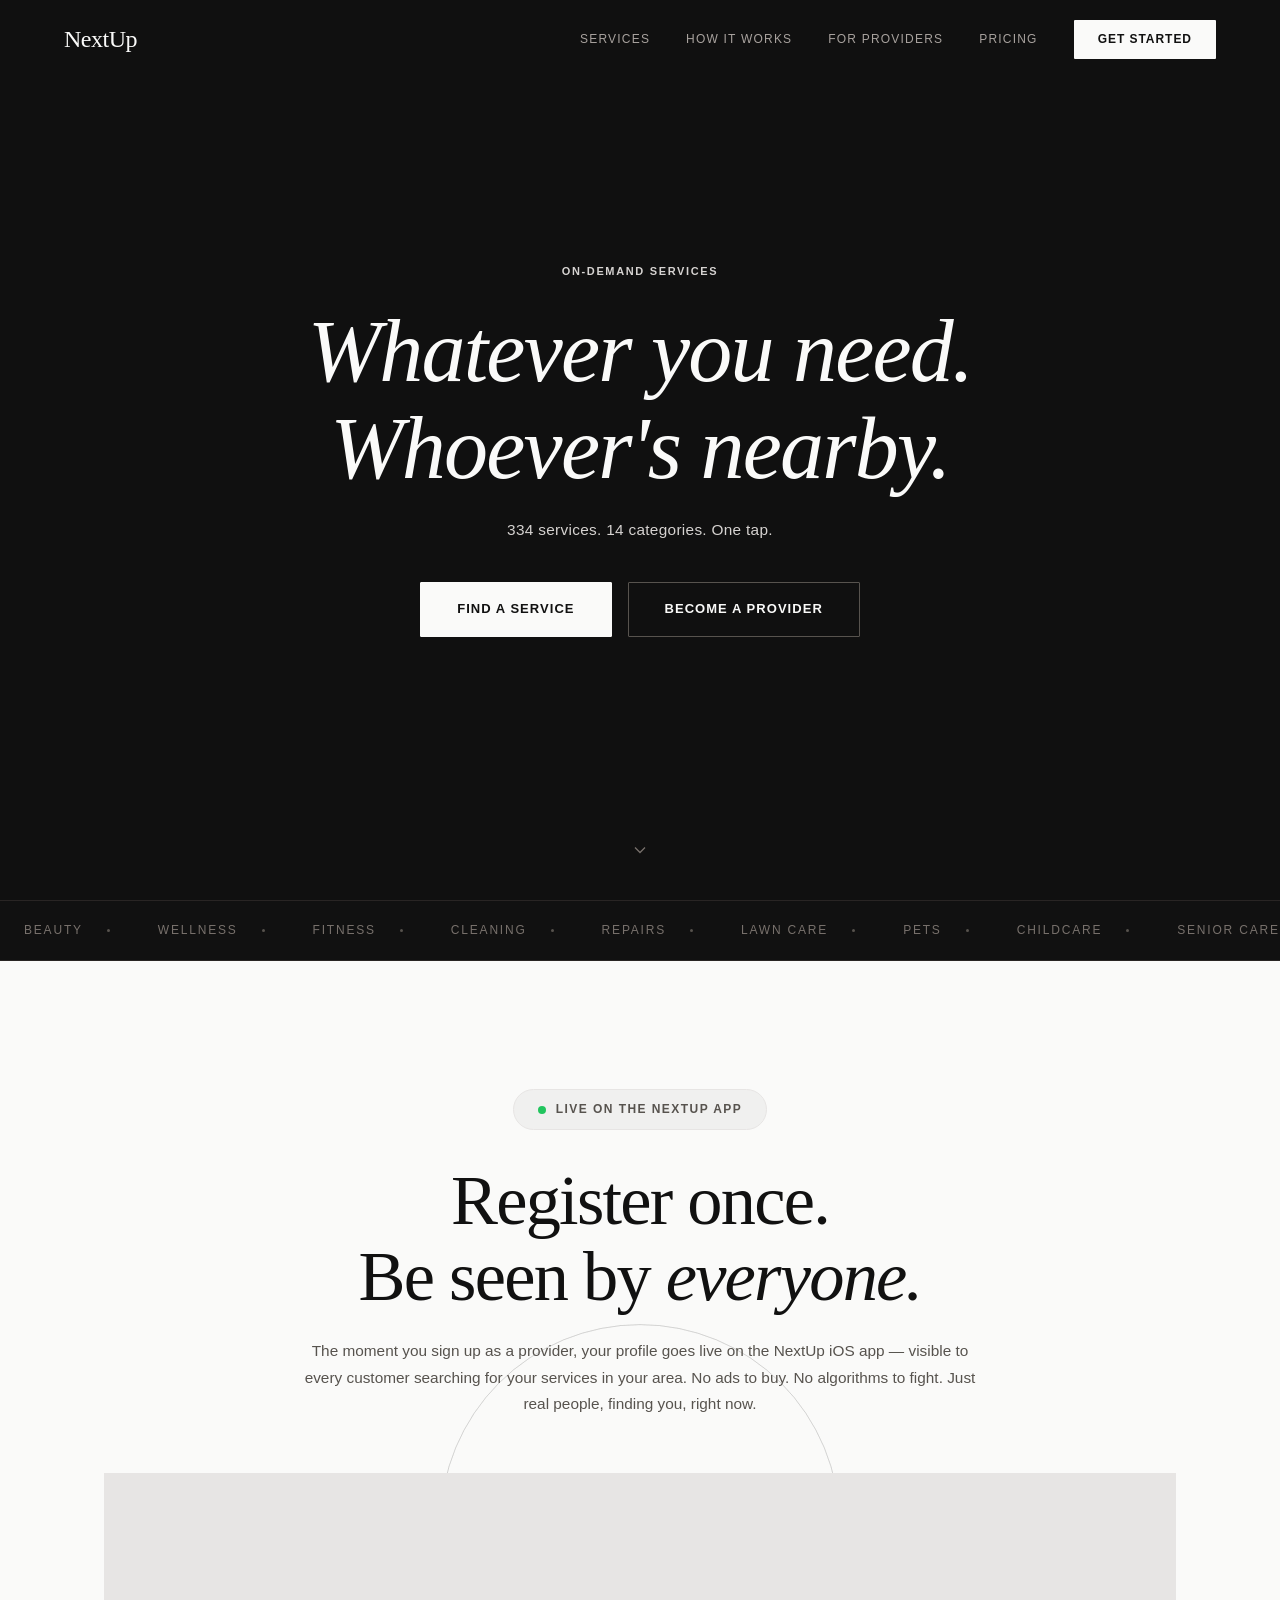
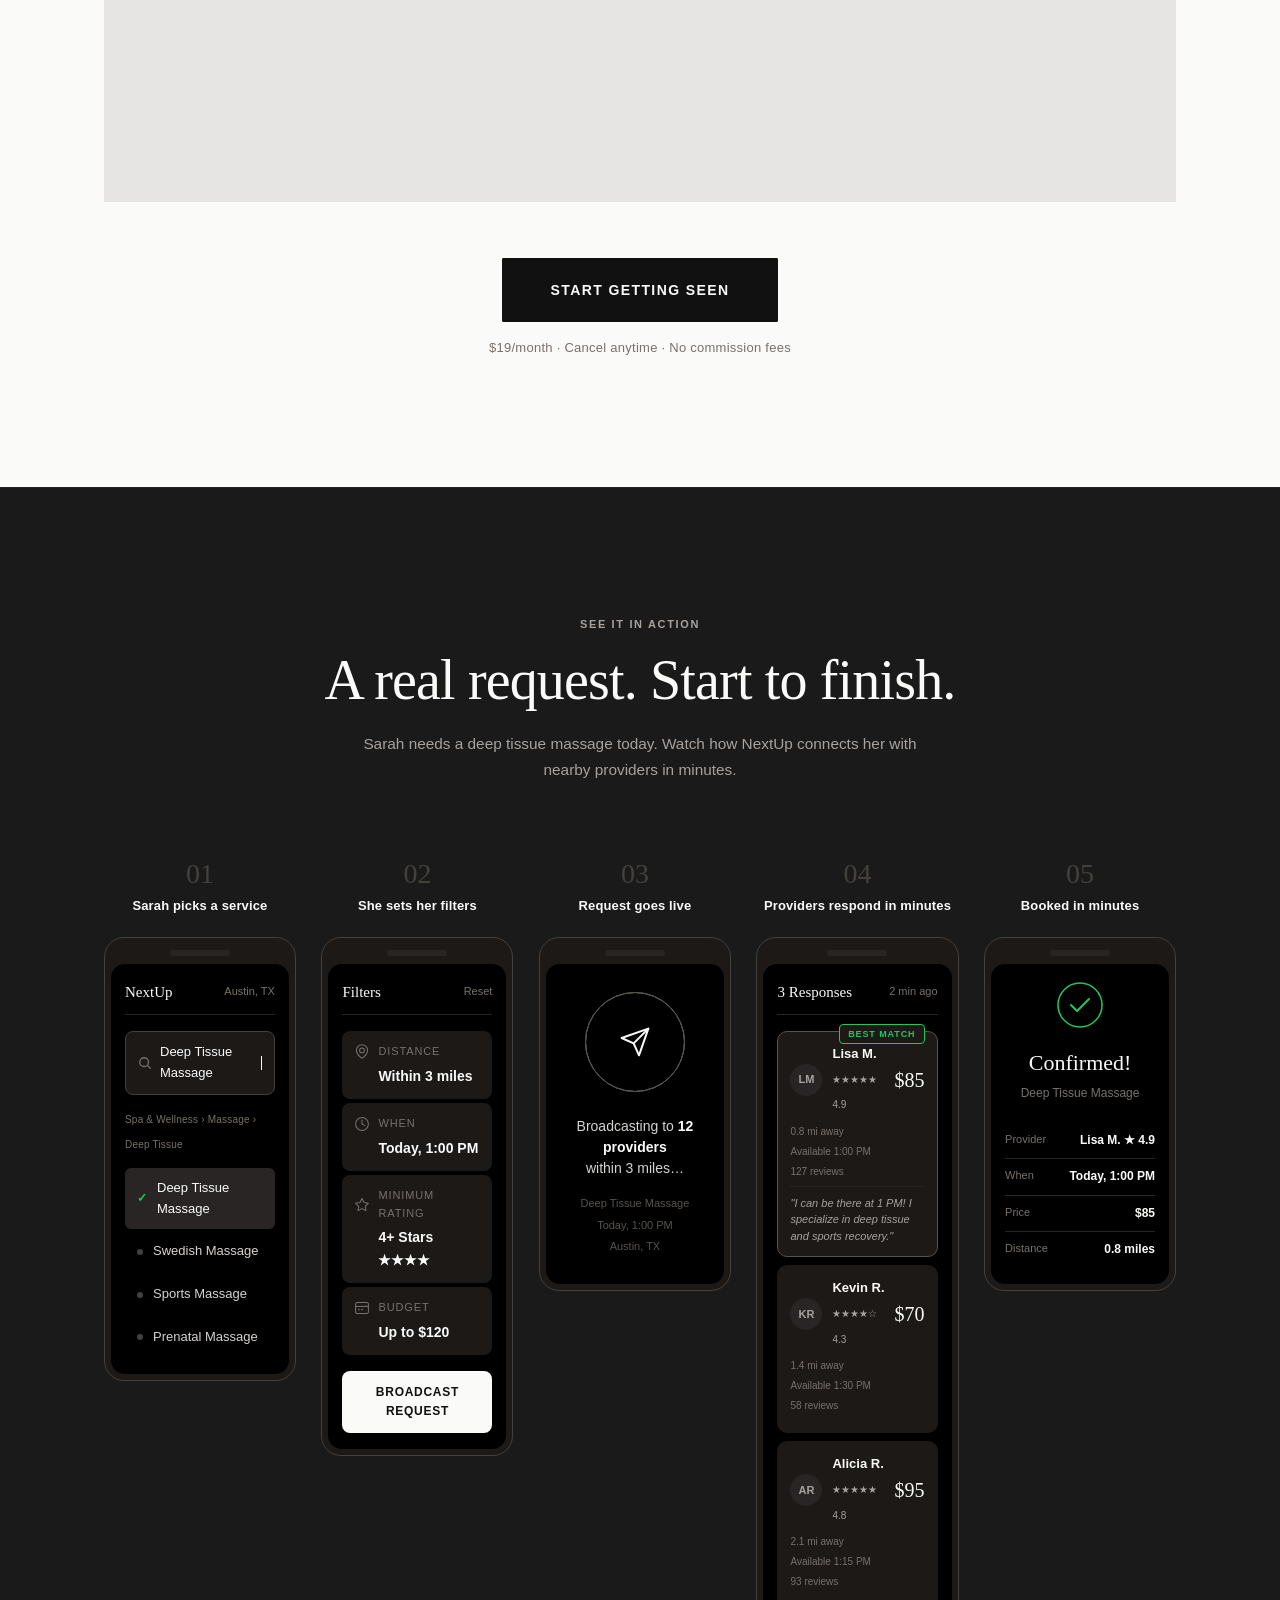
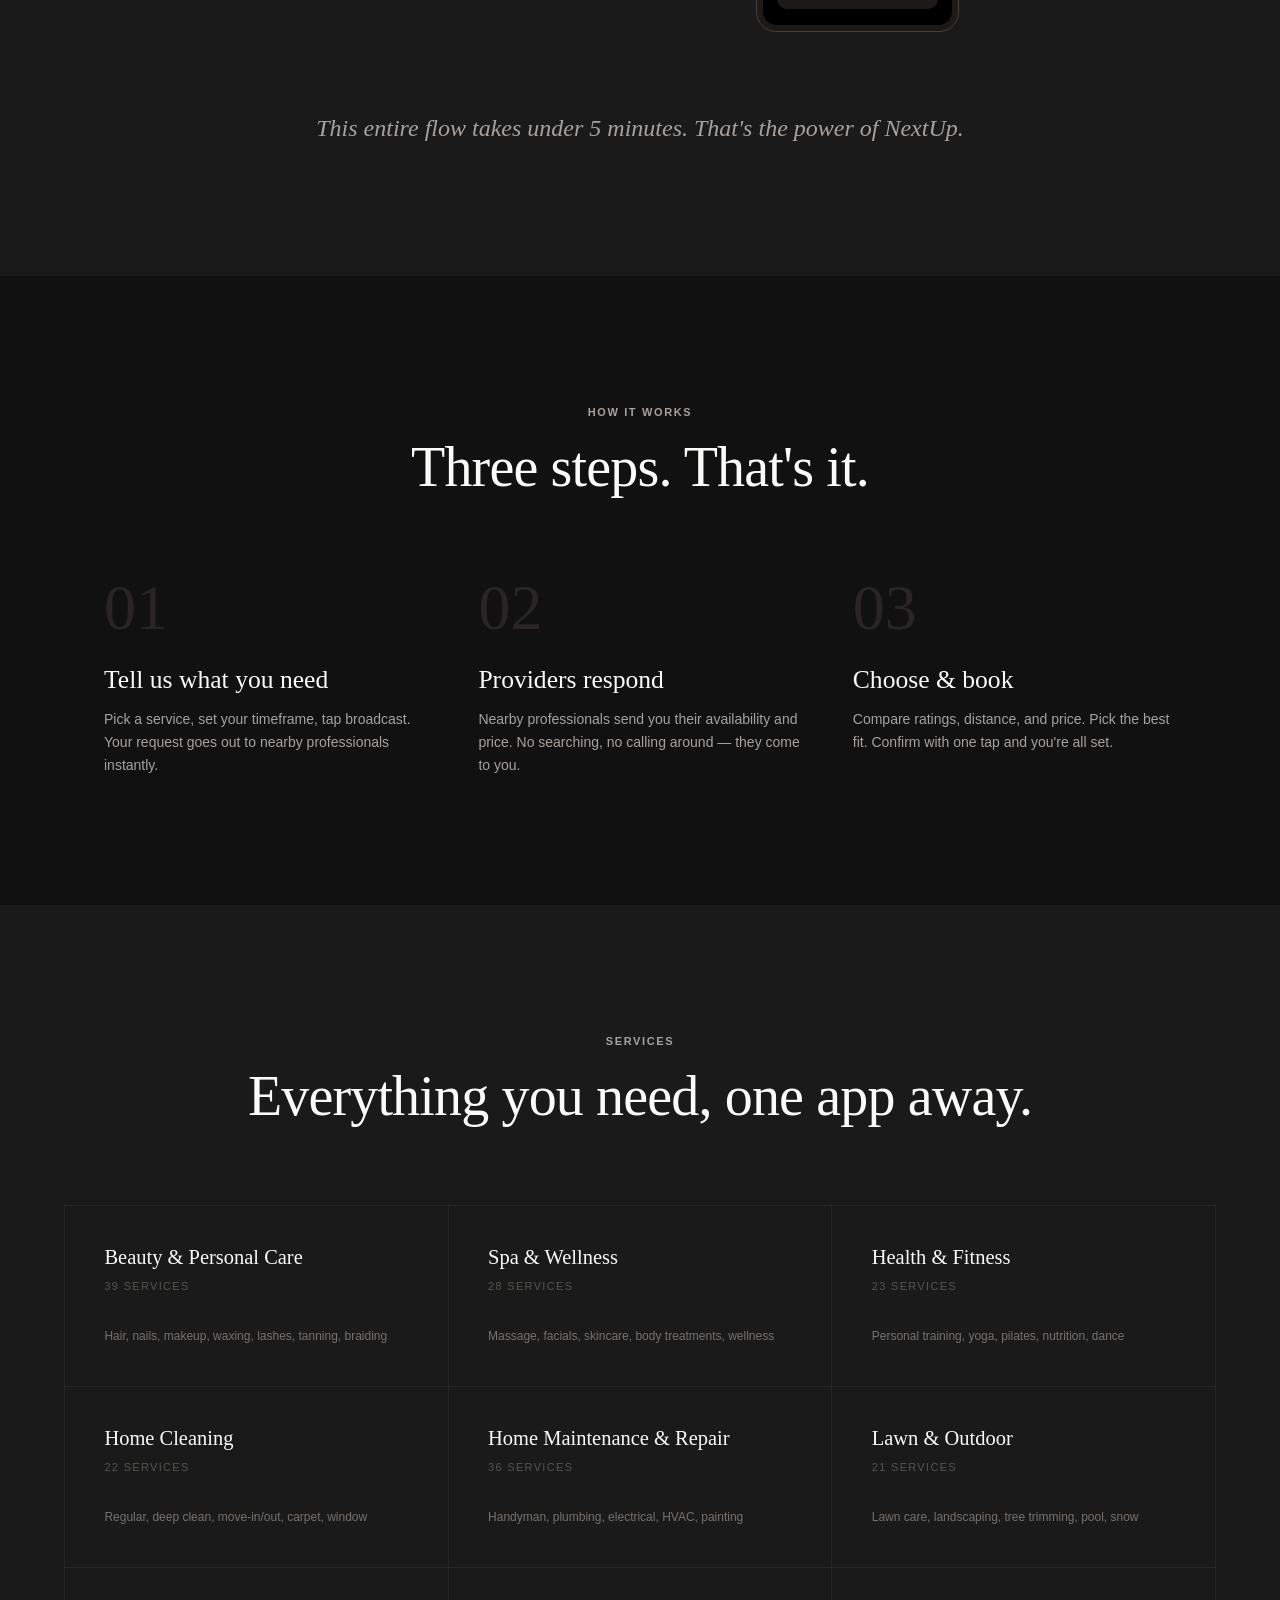
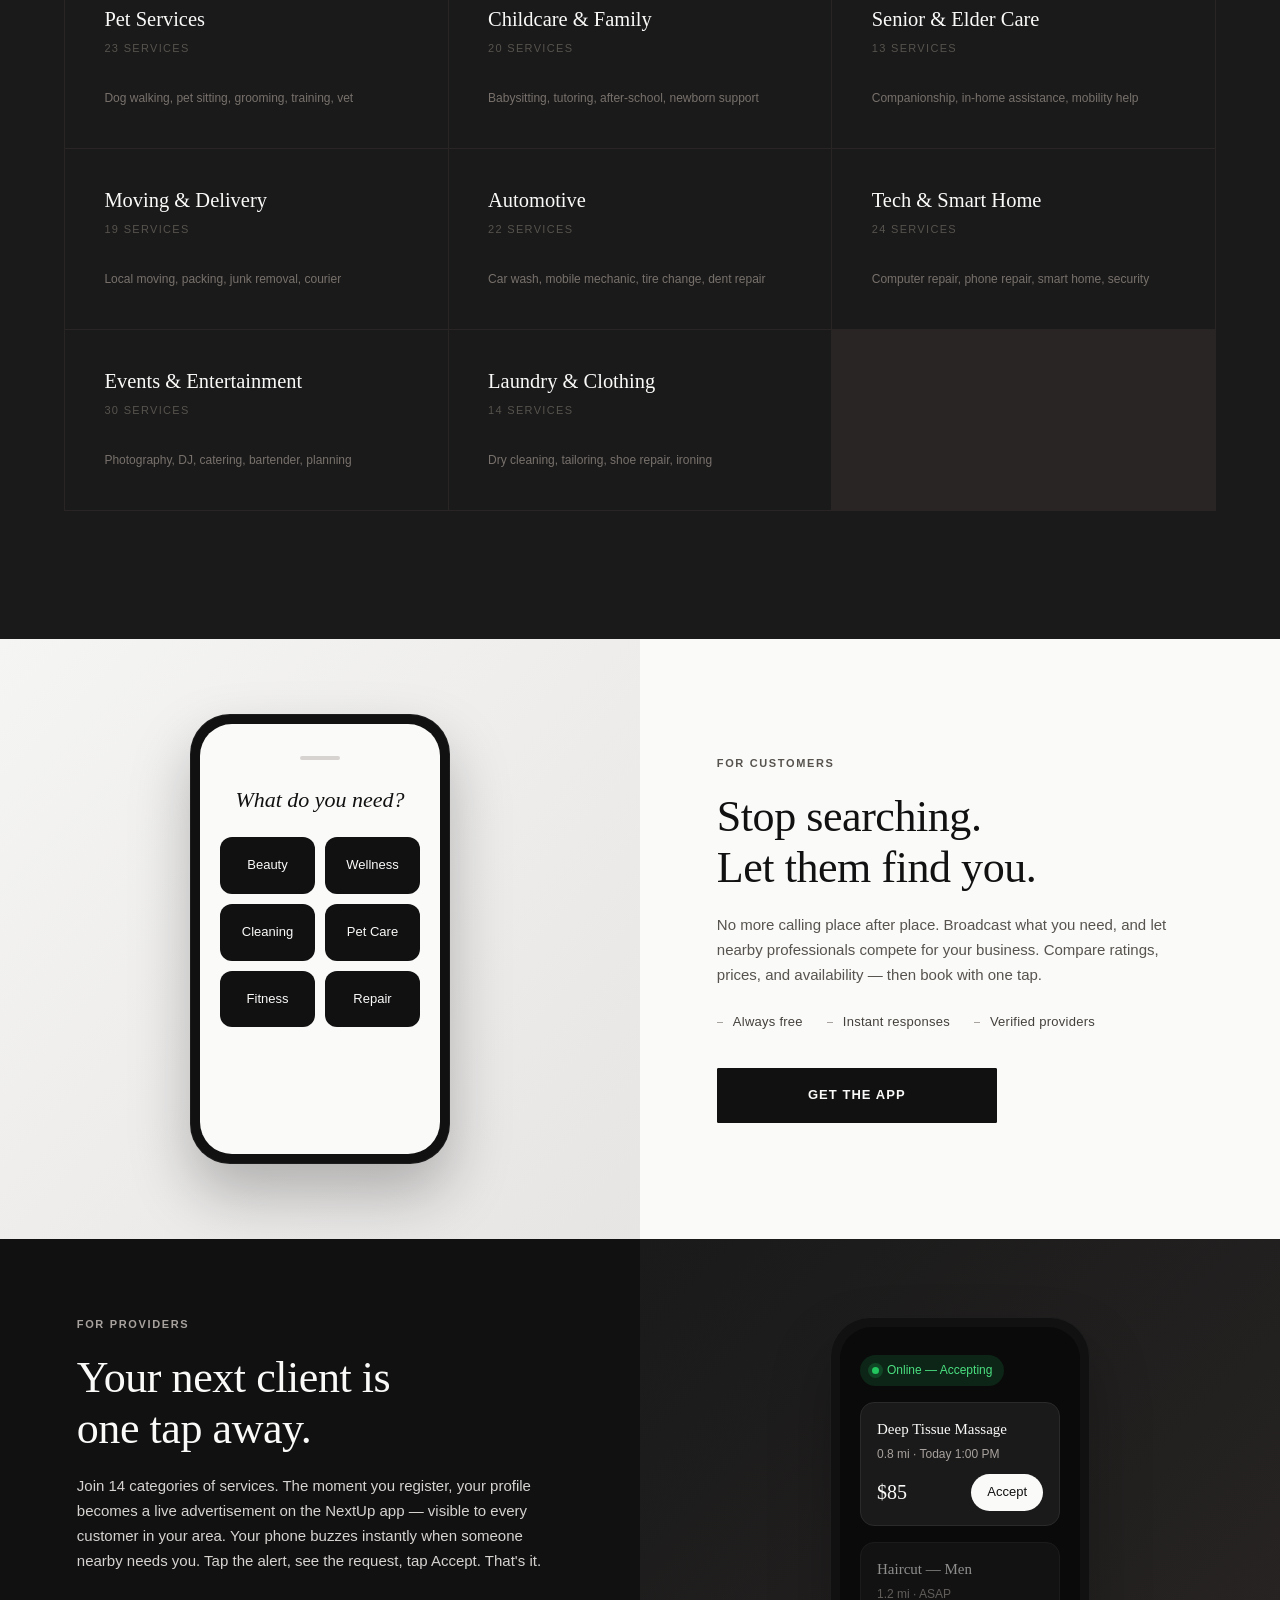
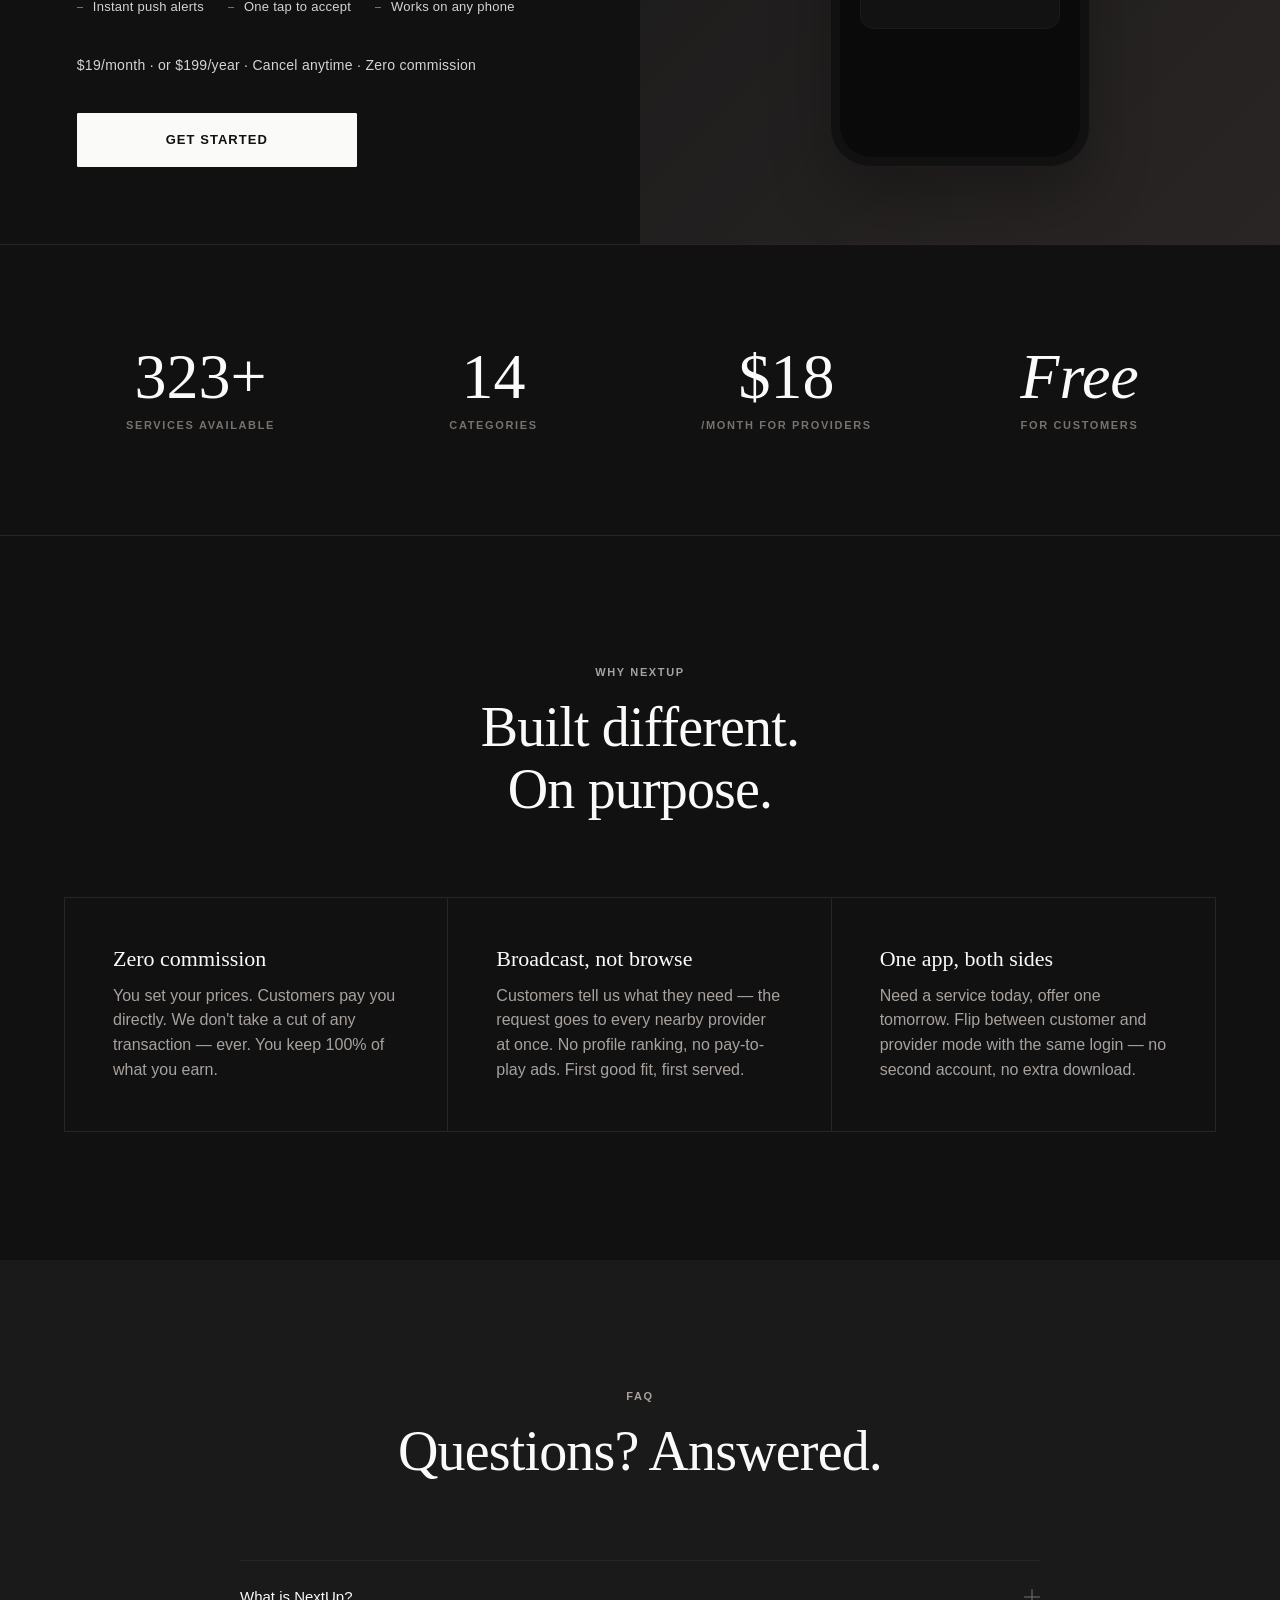
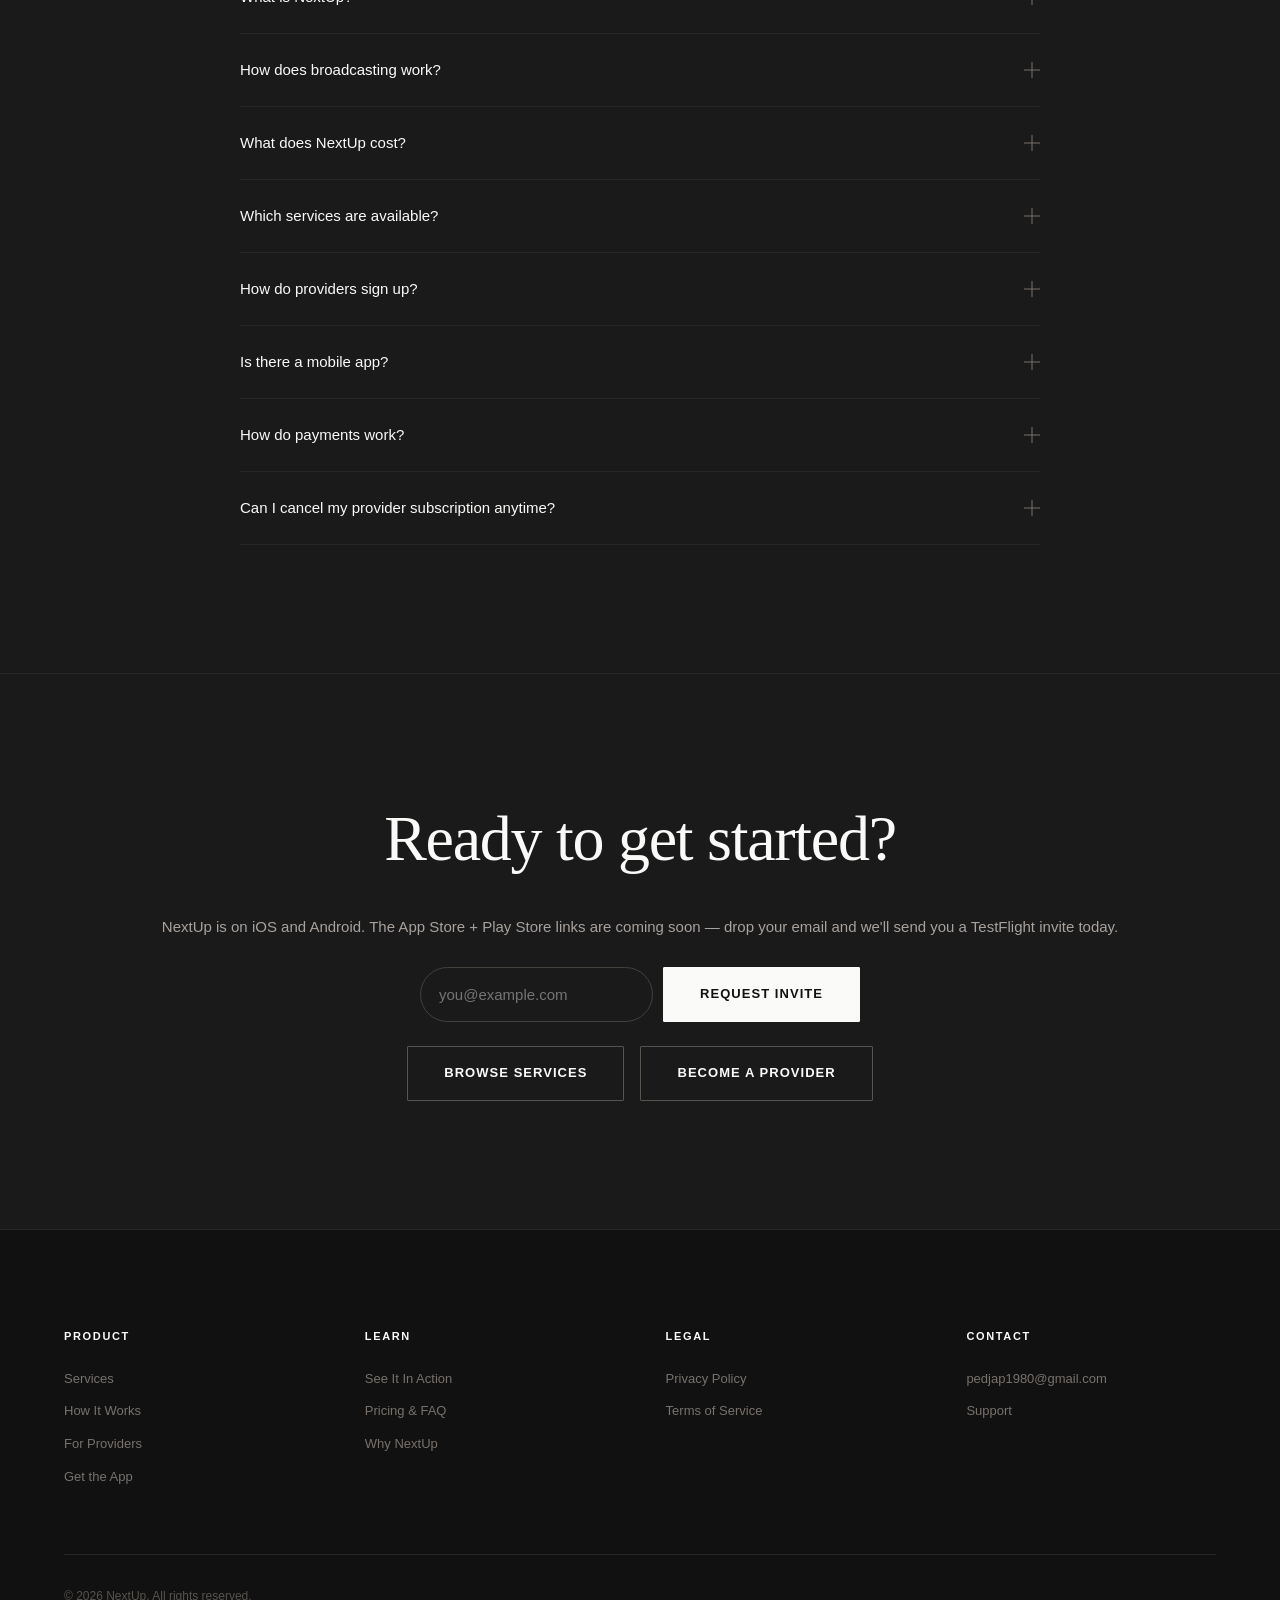
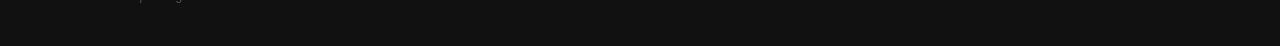
==== index.html @ fd694bcc "Scrub Perplexity references from head + fix nav-logo anchor Removed remaining generator/author/rel-a" ====
<!DOCTYPE html>
<html lang="en">
<head>
<!--
   ______                            __
  / ____/___  ____ ___  ____  __  __/ /____  _____
 / /   / __ \/ __ `__ \/ __ \/ / / / __/ _ \/ ___/
/ /___/ /_/ / / / / / / /_/ / /_/ / /_/  __/ /
\____/\____/_/ /_/ /_/ .___/\__,_/\__/\___/_/
                    /_/
        Created with Perplexity Computer
        https://www.perplexity.ai/computer
-->
<meta name="author" content="NextUp">
<meta charset="UTF-8">
<meta name="viewport" content="width=device-width, initial-scale=1.0">
<title>NextUp — Whatever You Need. Whoever's Nearby.</title>
<meta name="description" content="NextUp is the on-demand services marketplace. 334 services across 14 categories. Find beauty, wellness, fitness, cleaning, repairs, and more — all in one app.">
<link rel="icon" href="data:image/svg+xml,%3Csvg xmlns='http://www.w3.org/2000/svg' viewBox='0 0 100 100'%3E%3Crect width='100' height='100' fill='%23111'/%3E%3Ctext x='50' y='62' text-anchor='middle' font-family='Georgia,serif' font-style='italic' font-size='52' fill='%23fafaf9'%3EN%3C/text%3E%3C/svg%3E">
<meta property="og:title" content="NextUp — On-demand services marketplace">
<meta property="og:description" content="334 services. 14 categories. One tap to find nearby providers — or become one.">
<meta property="og:type" content="website">
<meta property="og:url" content="https://predragsaponjac.github.io/nextup-landing/">
<meta name="twitter:card" content="summary_large_image">

<!-- Preload fonts -->
<link rel="preconnect" href="https://api.fontshare.com" crossorigin>

<!-- Stylesheets -->
<link rel="stylesheet" href="./base.css">
<link rel="stylesheet" href="./style.css">
<link rel="stylesheet" href="./demo-styles.css">
</head>
<body>

  <!-- ==================== NAVIGATION ==================== -->
  <nav class="nav" id="nav" role="navigation" aria-label="Main navigation">
    <div class="nav__inner">
      <a href="#hero" class="nav__logo" aria-label="NextUp home">NextUp</a>
      <div class="nav__links" id="navLinks">
        <a href="#services" class="nav__link">Services</a>
        <a href="#how-it-works" class="nav__link">How It Works</a>
        <a href="#for-providers" class="nav__link">For Providers</a>
        <a href="#faq" class="nav__link">Pricing</a>
        <a href="#cta" class="nav__cta">Get Started</a>
      </div>
      <button class="nav__toggle" id="navToggle" aria-label="Toggle menu" aria-expanded="false">
        <span></span>
        <span></span>
        <span></span>
      </button>
    </div>
  </nav>


  <!-- ==================== HERO ==================== -->
  <section class="hero" id="hero">
    <div class="hero__grid" aria-hidden="true">
      <div class="hero__grid-item hero__grid-item--1" style="background-image: url('./assets/grid-beauty.png')"></div>
      <div class="hero__grid-item hero__grid-item--2" style="background-image: url('./assets/grid-cleaning.png')"></div>
      <div class="hero__grid-item hero__grid-item--3" style="background-image: url('./assets/grid-dogs.png')"></div>
      <div class="hero__grid-item hero__grid-item--4" style="background-image: url('./assets/grid-fitness.png')"></div>
      <div class="hero__grid-item hero__grid-item--5" style="background-image: url('./assets/grid-repair.png')"></div>
      <div class="hero__grid-item hero__grid-item--6" style="background-image: url('./assets/grid-spa.png')"></div>
    </div>
    <div class="hero__overlay"></div>
    <div class="hero__content">
      <p class="label hero__label">On-Demand Services</p>
      <h1 class="headline headline--hero hero__headline">Whatever you need.<br>Whoever's nearby.</h1>
      <p class="hero__subtitle">334 services. 14 categories. One tap.</p>
      <div class="hero__buttons">
        <a href="#services" class="btn btn--primary">Find a Service</a>
        <a href="#for-providers" class="btn btn--outline">Become a Provider</a>
      </div>
    </div>
    <div class="hero__scroll" aria-hidden="true">
      <svg viewBox="0 0 24 24" xmlns="http://www.w3.org/2000/svg">
        <polyline points="6 9 12 15 18 9"></polyline>
      </svg>
    </div>
  </section>


  <!-- ==================== MARQUEE ==================== -->
  <div class="marquee" aria-hidden="true">
    <div class="marquee__track">
      <span class="marquee__item">Beauty</span>
      <span class="marquee__item">Wellness</span>
      <span class="marquee__item">Fitness</span>
      <span class="marquee__item">Cleaning</span>
      <span class="marquee__item">Repairs</span>
      <span class="marquee__item">Lawn Care</span>
      <span class="marquee__item">Pets</span>
      <span class="marquee__item">Childcare</span>
      <span class="marquee__item">Senior Care</span>
      <span class="marquee__item">Moving</span>
      <span class="marquee__item">Auto</span>
      <span class="marquee__item">Tech</span>
      <span class="marquee__item">Events</span>
      <span class="marquee__item">Laundry</span>
      <!-- Duplicate for seamless loop -->
      <span class="marquee__item">Beauty</span>
      <span class="marquee__item">Wellness</span>
      <span class="marquee__item">Fitness</span>
      <span class="marquee__item">Cleaning</span>
      <span class="marquee__item">Repairs</span>
      <span class="marquee__item">Lawn Care</span>
      <span class="marquee__item">Pets</span>
      <span class="marquee__item">Childcare</span>
      <span class="marquee__item">Senior Care</span>
      <span class="marquee__item">Moving</span>
      <span class="marquee__item">Auto</span>
      <span class="marquee__item">Tech</span>
      <span class="marquee__item">Events</span>
      <span class="marquee__item">Laundry</span>
    </div>
  </div>


  <!-- ==================== PROVIDER VISIBILITY BANNER ==================== -->
  <section class="visibility" id="visibility">
    <div class="visibility__bg" aria-hidden="true">
      <div class="visibility__pulse"></div>
      <div class="visibility__pulse visibility__pulse--2"></div>
      <div class="visibility__pulse visibility__pulse--3"></div>
    </div>
    <div class="container">
      <div class="visibility__badge">
        <span class="visibility__dot"></span>
        Live on the NextUp App
      </div>
      <h2 class="visibility__headline">Register once.<br>Be seen by <em>everyone.</em></h2>
      <p class="visibility__sub">The moment you sign up as a provider, your profile goes live on the NextUp iOS app — visible to every customer searching for your services in your area. No ads to buy. No algorithms to fight. Just real people, finding you, right now.</p>
      <div class="visibility__grid">
        <div class="visibility__card reveal">
          <div class="visibility__icon">
            <svg viewBox="0 0 32 32" fill="none" xmlns="http://www.w3.org/2000/svg">
              <circle cx="16" cy="16" r="14" stroke="currentColor" stroke-width="1.5"/>
              <path d="M16 8v8l5.5 3" stroke="currentColor" stroke-width="1.5" stroke-linecap="round"/>
            </svg>
          </div>
          <h3 class="visibility__card-title">Instant Exposure</h3>
          <p class="visibility__card-text">Your profile is live the moment you register. Customers in your area see you immediately — last-minute, same-day, or scheduled ahead.</p>
        </div>
        <div class="visibility__card reveal">
          <div class="visibility__icon">
            <svg viewBox="0 0 32 32" fill="none" xmlns="http://www.w3.org/2000/svg">
              <rect x="4" y="6" width="24" height="20" rx="2" stroke="currentColor" stroke-width="1.5"/>
              <path d="M4 12h24" stroke="currentColor" stroke-width="1.5"/>
              <circle cx="16" cy="20" r="3" stroke="currentColor" stroke-width="1.5"/>
            </svg>
          </div>
          <h3 class="visibility__card-title">Your Free Advertisement</h3>
          <p class="visibility__card-text">Think of your profile as a 24/7 ad on the platform. Customers browse, compare, and request — and your name is right there in front of them.</p>
        </div>
        <div class="visibility__card reveal">
          <div class="visibility__icon">
            <svg viewBox="0 0 32 32" fill="none" xmlns="http://www.w3.org/2000/svg">
              <path d="M16 4l3.5 7 7.5 1-5.5 5.3L22.8 25 16 21.2 9.2 25l1.3-7.7L5 12l7.5-1L16 4z" stroke="currentColor" stroke-width="1.5" stroke-linejoin="round"/>
            </svg>
          </div>
          <h3 class="visibility__card-title">Clients Come to You</h3>
          <p class="visibility__card-text">No cold calls. No chasing leads. Customers broadcast what they need, you respond with your price, and they pick you. It's that simple.</p>
        </div>
        <div class="visibility__card reveal">
          <div class="visibility__icon">
            <svg viewBox="0 0 32 32" fill="none" xmlns="http://www.w3.org/2000/svg">
              <rect x="5" y="4" width="22" height="16" rx="2" stroke="currentColor" stroke-width="1.5"/>
              <path d="M5 8l11 7 11-7" stroke="currentColor" stroke-width="1.5"/>
              <rect x="16" y="18" width="12" height="10" rx="2" stroke="currentColor" stroke-width="1.5"/>
              <path d="M19 22h6M19 25h4" stroke="currentColor" stroke-width="1.5" stroke-linecap="round"/>
            </svg>
          </div>
          <h3 class="visibility__card-title">Instant Push Alerts</h3>
          <p class="visibility__card-text">Your phone buzzes the second a customer nearby needs your service. Tap the notification, see the details, tap Accept. No app store needed — works on any phone. Free and unlimited.</p>
        </div>
      </div>
      <div class="visibility__cta">
        <a href="#for-providers" class="btn btn--dark btn--lg">Start Getting Seen</a>
        <p class="visibility__price">$19/month &middot; Cancel anytime &middot; No commission fees</p>
      </div>
    </div>
  </section>


  <!-- ==================== LIVE DEMO: SEE IT IN ACTION ==================== -->
  <section class="demo" id="demo">
    <div class="container">
      <div class="section__header section__header--center">
        <p class="label label--light">See It In Action</p>
        <h2 class="headline headline--section">A real request. Start to finish.</h2>
        <p class="demo__intro">Sarah needs a deep tissue massage today. Watch how NextUp connects her with nearby providers in minutes.</p>
      </div>

      <div class="demo__timeline">

        <!-- STEP 1: Customer picks a service -->
        <div class="demo__step reveal">
          <div class="demo__step-label">
            <span class="demo__step-num">01</span>
            <span class="demo__step-title">Sarah picks a service</span>
          </div>
          <div class="demo__phone">
            <div class="demo__phone-notch"></div>
            <div class="demo__screen">
              <div class="demo__app-header">
                <span class="demo__app-title">NextUp</span>
                <span class="demo__app-location">Austin, TX</span>
              </div>
              <div class="demo__app-search">
                <span class="demo__search-icon">
                  <svg viewBox="0 0 16 16" fill="none"><circle cx="7" cy="7" r="5" stroke="currentColor" stroke-width="1.5"/><line x1="11" y1="11" x2="14" y2="14" stroke="currentColor" stroke-width="1.5" stroke-linecap="round"/></svg>
                </span>
                <span class="demo__search-text">Deep Tissue Massage</span>
                <span class="demo__search-cursor"></span>
              </div>
              <div class="demo__app-category">
                <span class="demo__cat-path">Spa &amp; Wellness &rsaquo; Massage &rsaquo; Deep Tissue</span>
              </div>
              <div class="demo__app-results">
                <div class="demo__result demo__result--selected">
                  <span class="demo__result-check">&#10003;</span>
                  <span>Deep Tissue Massage</span>
                </div>
                <div class="demo__result">
                  <span class="demo__result-dot"></span>
                  <span>Swedish Massage</span>
                </div>
                <div class="demo__result">
                  <span class="demo__result-dot"></span>
                  <span>Sports Massage</span>
                </div>
                <div class="demo__result">
                  <span class="demo__result-dot"></span>
                  <span>Prenatal Massage</span>
                </div>
              </div>
            </div>
          </div>
        </div>

        <!-- STEP 2: Sets filters -->
        <div class="demo__step reveal">
          <div class="demo__step-label">
            <span class="demo__step-num">02</span>
            <span class="demo__step-title">She sets her filters</span>
          </div>
          <div class="demo__phone">
            <div class="demo__phone-notch"></div>
            <div class="demo__screen">
              <div class="demo__app-header">
                <span class="demo__app-title">Filters</span>
                <span class="demo__app-clear">Reset</span>
              </div>
              <div class="demo__filters">
                <div class="demo__filter">
                  <div class="demo__filter-row">
                    <span class="demo__filter-icon">
                      <svg viewBox="0 0 20 20" fill="none"><circle cx="10" cy="8" r="3" stroke="currentColor" stroke-width="1.3"/><path d="M10 18s-7-5.5-7-10a7 7 0 1114 0c0 4.5-7 10-7 10z" stroke="currentColor" stroke-width="1.3"/></svg>
                    </span>
                    <span class="demo__filter-label">Distance</span>
                  </div>
                  <span class="demo__filter-value">Within 3 miles</span>
                </div>
                <div class="demo__filter">
                  <div class="demo__filter-row">
                    <span class="demo__filter-icon">
                      <svg viewBox="0 0 20 20" fill="none"><circle cx="10" cy="10" r="8" stroke="currentColor" stroke-width="1.3"/><path d="M10 5v5l3.5 2" stroke="currentColor" stroke-width="1.3" stroke-linecap="round"/></svg>
                    </span>
                    <span class="demo__filter-label">When</span>
                  </div>
                  <span class="demo__filter-value">Today, 1:00 PM</span>
                </div>
                <div class="demo__filter">
                  <div class="demo__filter-row">
                    <span class="demo__filter-icon">
                      <svg viewBox="0 0 20 20" fill="none"><path d="M10 2l2.5 5 5.5.8-4 3.8 1 5.4L10 14.5 4.9 17l1-5.4-4-3.8 5.5-.8L10 2z" stroke="currentColor" stroke-width="1.3" stroke-linejoin="round"/></svg>
                    </span>
                    <span class="demo__filter-label">Minimum Rating</span>
                  </div>
                  <span class="demo__filter-value">4+ Stars &#9733;&#9733;&#9733;&#9733;</span>
                </div>
                <div class="demo__filter">
                  <div class="demo__filter-row">
                    <span class="demo__filter-icon">
                      <svg viewBox="0 0 20 20" fill="none"><rect x="2" y="3" width="16" height="14" rx="2" stroke="currentColor" stroke-width="1.3"/><path d="M2 8h16" stroke="currentColor" stroke-width="1.3"/><circle cx="6" cy="12" r="1" fill="currentColor"/><circle cx="10" cy="12" r="1" fill="currentColor"/></svg>
                    </span>
                    <span class="demo__filter-label">Budget</span>
                  </div>
                  <span class="demo__filter-value">Up to $120</span>
                </div>
              </div>
              <div class="demo__screen-btn">Broadcast Request</div>
            </div>
          </div>
        </div>

        <!-- STEP 3: Request goes out -->
        <div class="demo__step reveal">
          <div class="demo__step-label">
            <span class="demo__step-num">03</span>
            <span class="demo__step-title">Request goes live</span>
          </div>
          <div class="demo__phone">
            <div class="demo__phone-notch"></div>
            <div class="demo__screen demo__screen--broadcast">
              <div class="demo__broadcast-anim">
                <div class="demo__broadcast-ring"></div>
                <div class="demo__broadcast-ring demo__broadcast-ring--2"></div>
                <div class="demo__broadcast-ring demo__broadcast-ring--3"></div>
                <div class="demo__broadcast-center">
                  <svg viewBox="0 0 24 24" fill="none"><path d="M22 2L11 13" stroke="currentColor" stroke-width="1.5" stroke-linecap="round"/><path d="M22 2L15 22l-4-9-9-4L22 2z" stroke="currentColor" stroke-width="1.5" stroke-linejoin="round"/></svg>
                </div>
              </div>
              <p class="demo__broadcast-text">Broadcasting to <strong>12 providers</strong><br>within 3 miles&hellip;</p>
              <div class="demo__broadcast-details">
                <span>Deep Tissue Massage</span>
                <span>Today, 1:00 PM</span>
                <span>Austin, TX</span>
              </div>
            </div>
          </div>
        </div>

        <!-- STEP 4: Providers respond -->
        <div class="demo__step demo__step--wide reveal">
          <div class="demo__step-label">
            <span class="demo__step-num">04</span>
            <span class="demo__step-title">Providers respond in minutes</span>
          </div>
          <div class="demo__phone demo__phone--wide">
            <div class="demo__phone-notch"></div>
            <div class="demo__screen">
              <div class="demo__app-header">
                <span class="demo__app-title">3 Responses</span>
                <span class="demo__app-timer">2 min ago</span>
              </div>
              <div class="demo__responses">
                <div class="demo__response demo__response--best">
                  <div class="demo__resp-badge">Best Match</div>
                  <div class="demo__resp-top">
                    <div class="demo__resp-avatar">LM</div>
                    <div class="demo__resp-info">
                      <span class="demo__resp-name">Lisa M.</span>
                      <span class="demo__resp-stars">&#9733;&#9733;&#9733;&#9733;&#9733; 4.9</span>
                    </div>
                    <span class="demo__resp-price">$85</span>
                  </div>
                  <div class="demo__resp-details">
                    <span>0.8 mi away</span>
                    <span>Available 1:00 PM</span>
                    <span>127 reviews</span>
                  </div>
                  <div class="demo__resp-msg">"I can be there at 1 PM! I specialize in deep tissue and sports recovery."</div>
                </div>
                <div class="demo__response">
                  <div class="demo__resp-top">
                    <div class="demo__resp-avatar">KR</div>
                    <div class="demo__resp-info">
                      <span class="demo__resp-name">Kevin R.</span>
                      <span class="demo__resp-stars">&#9733;&#9733;&#9733;&#9733;&#9734; 4.3</span>
                    </div>
                    <span class="demo__resp-price">$70</span>
                  </div>
                  <div class="demo__resp-details">
                    <span>1.4 mi away</span>
                    <span>Available 1:30 PM</span>
                    <span>58 reviews</span>
                  </div>
                </div>
                <div class="demo__response">
                  <div class="demo__resp-top">
                    <div class="demo__resp-avatar">AR</div>
                    <div class="demo__resp-info">
                      <span class="demo__resp-name">Alicia R.</span>
                      <span class="demo__resp-stars">&#9733;&#9733;&#9733;&#9733;&#9733; 4.8</span>
                    </div>
                    <span class="demo__resp-price">$95</span>
                  </div>
                  <div class="demo__resp-details">
                    <span>2.1 mi away</span>
                    <span>Available 1:15 PM</span>
                    <span>93 reviews</span>
                  </div>
                </div>
              </div>
            </div>
          </div>
        </div>

        <!-- STEP 5: Booked! -->
        <div class="demo__step reveal">
          <div class="demo__step-label">
            <span class="demo__step-num">05</span>
            <span class="demo__step-title">Booked in minutes</span>
          </div>
          <div class="demo__phone">
            <div class="demo__phone-notch"></div>
            <div class="demo__screen demo__screen--confirmed">
              <div class="demo__confirmed-check">
                <svg viewBox="0 0 48 48" fill="none"><circle cx="24" cy="24" r="22" stroke="currentColor" stroke-width="1.5"/><path d="M15 24l6 6 12-12" stroke="currentColor" stroke-width="2" stroke-linecap="round" stroke-linejoin="round"/></svg>
              </div>
              <p class="demo__confirmed-title">Confirmed!</p>
              <p class="demo__confirmed-sub">Deep Tissue Massage</p>
              <div class="demo__confirmed-details">
                <div class="demo__confirmed-row">
                  <span class="demo__confirmed-label">Provider</span>
                  <span class="demo__confirmed-val">Lisa M. &#9733; 4.9</span>
                </div>
                <div class="demo__confirmed-row">
                  <span class="demo__confirmed-label">When</span>
                  <span class="demo__confirmed-val">Today, 1:00 PM</span>
                </div>
                <div class="demo__confirmed-row">
                  <span class="demo__confirmed-label">Price</span>
                  <span class="demo__confirmed-val">$85</span>
                </div>
                <div class="demo__confirmed-row">
                  <span class="demo__confirmed-label">Distance</span>
                  <span class="demo__confirmed-val">0.8 miles</span>
                </div>
              </div>
            </div>
          </div>
        </div>

      </div><!-- /timeline -->

      <p class="demo__footer">This entire flow takes under 5 minutes. That's the power of NextUp.</p>

    </div>
  </section>


<!-- ==================== HOW IT WORKS ==================== -->
  <section class="section section--dark" id="how-it-works">
    <div class="container">
      <div class="section__header section__header--center">
        <p class="label">How It Works</p>
        <h2 class="headline headline--section">Three steps. That's it.</h2>
      </div>
      <div class="steps">
        <div class="step reveal reveal-delay-1">
          <div class="step__number">01</div>
          <h3 class="step__title">Tell us what you need</h3>
          <p class="step__desc">Pick a service, set your timeframe, tap broadcast. Your request goes out to nearby professionals instantly.</p>
        </div>
        <div class="step reveal reveal-delay-2">
          <div class="step__number">02</div>
          <h3 class="step__title">Providers respond</h3>
          <p class="step__desc">Nearby professionals send you their availability and price. No searching, no calling around — they come to you.</p>
        </div>
        <div class="step reveal reveal-delay-3">
          <div class="step__number">03</div>
          <h3 class="step__title">Choose &amp; book</h3>
          <p class="step__desc">Compare ratings, distance, and price. Pick the best fit. Confirm with one tap and you're all set.</p>
        </div>
      </div>
    </div>
  </section>


  <!-- ==================== SERVICES GRID ==================== -->
  <section class="section section--charcoal" id="services">
    <div class="container container--wide">
      <div class="section__header section__header--center">
        <p class="label">Services</p>
        <h2 class="headline headline--section">Everything you need, one app away.</h2>
      </div>
      <div class="services-grid">
        <div class="service-card reveal reveal-delay-1">
          <h3 class="service-card__name">Beauty &amp; Personal Care</h3>
          <p class="service-card__count">39 services</p>
          <p class="service-card__examples">Hair, nails, makeup, waxing, lashes, tanning, braiding</p>
        </div>
        <div class="service-card reveal reveal-delay-2">
          <h3 class="service-card__name">Spa &amp; Wellness</h3>
          <p class="service-card__count">28 services</p>
          <p class="service-card__examples">Massage, facials, skincare, body treatments, wellness</p>
        </div>
        <div class="service-card reveal reveal-delay-3">
          <h3 class="service-card__name">Health &amp; Fitness</h3>
          <p class="service-card__count">23 services</p>
          <p class="service-card__examples">Personal training, yoga, pilates, nutrition, dance</p>
        </div>
        <div class="service-card reveal reveal-delay-4">
          <h3 class="service-card__name">Home Cleaning</h3>
          <p class="service-card__count">22 services</p>
          <p class="service-card__examples">Regular, deep clean, move-in/out, carpet, window</p>
        </div>
        <div class="service-card reveal reveal-delay-5">
          <h3 class="service-card__name">Home Maintenance &amp; Repair</h3>
          <p class="service-card__count">36 services</p>
          <p class="service-card__examples">Handyman, plumbing, electrical, HVAC, painting</p>
        </div>
        <div class="service-card reveal reveal-delay-6">
          <h3 class="service-card__name">Lawn &amp; Outdoor</h3>
          <p class="service-card__count">21 services</p>
          <p class="service-card__examples">Lawn care, landscaping, tree trimming, pool, snow</p>
        </div>
        <div class="service-card reveal reveal-delay-1">
          <h3 class="service-card__name">Pet Services</h3>
          <p class="service-card__count">23 services</p>
          <p class="service-card__examples">Dog walking, pet sitting, grooming, training, vet</p>
        </div>
        <div class="service-card reveal reveal-delay-2">
          <h3 class="service-card__name">Childcare &amp; Family</h3>
          <p class="service-card__count">20 services</p>
          <p class="service-card__examples">Babysitting, tutoring, after-school, newborn support</p>
        </div>
        <div class="service-card reveal reveal-delay-3">
          <h3 class="service-card__name">Senior &amp; Elder Care</h3>
          <p class="service-card__count">13 services</p>
          <p class="service-card__examples">Companionship, in-home assistance, mobility help</p>
        </div>
        <div class="service-card reveal reveal-delay-4">
          <h3 class="service-card__name">Moving &amp; Delivery</h3>
          <p class="service-card__count">19 services</p>
          <p class="service-card__examples">Local moving, packing, junk removal, courier</p>
        </div>
        <div class="service-card reveal reveal-delay-5">
          <h3 class="service-card__name">Automotive</h3>
          <p class="service-card__count">22 services</p>
          <p class="service-card__examples">Car wash, mobile mechanic, tire change, dent repair</p>
        </div>
        <div class="service-card reveal reveal-delay-6">
          <h3 class="service-card__name">Tech &amp; Smart Home</h3>
          <p class="service-card__count">24 services</p>
          <p class="service-card__examples">Computer repair, phone repair, smart home, security</p>
        </div>
        <div class="service-card reveal reveal-delay-7">
          <h3 class="service-card__name">Events &amp; Entertainment</h3>
          <p class="service-card__count">30 services</p>
          <p class="service-card__examples">Photography, DJ, catering, bartender, planning</p>
        </div>
        <div class="service-card reveal reveal-delay-1">
          <h3 class="service-card__name">Laundry &amp; Clothing</h3>
          <p class="service-card__count">14 services</p>
          <p class="service-card__examples">Dry cleaning, tailoring, shoe repair, ironing</p>
        </div>
      </div>
    </div>
  </section>


  <!-- ==================== EDITORIAL: FOR CUSTOMERS ==================== -->
  <section class="editorial editorial--light" id="for-customers">
    <div class="editorial__image editorial__image--customer">
      <div class="editorial__viz">
        <div class="editorial__viz-phone">
          <div class="editorial__viz-screen">
            <div class="editorial__viz-topline"></div>
            <div class="editorial__viz-headline">What do you need?</div>
            <div class="editorial__viz-grid">
              <div class="editorial__viz-tile"><span>Beauty</span></div>
              <div class="editorial__viz-tile"><span>Wellness</span></div>
              <div class="editorial__viz-tile"><span>Cleaning</span></div>
              <div class="editorial__viz-tile"><span>Pet Care</span></div>
              <div class="editorial__viz-tile"><span>Fitness</span></div>
              <div class="editorial__viz-tile"><span>Repair</span></div>
            </div>
          </div>
        </div>
      </div>
    </div>
    <div class="editorial__content reveal">
      <p class="label editorial__label">For Customers</p>
      <h2 class="editorial__headline">Stop searching.<br>Let them find you.</h2>
      <p class="body-text editorial__body">No more calling place after place. Broadcast what you need, and let nearby professionals compete for your business. Compare ratings, prices, and availability — then book with one tap.</p>
      <div class="editorial__bullets">
        <span class="editorial__bullet">Always free</span>
        <span class="editorial__bullet">Instant responses</span>
        <span class="editorial__bullet">Verified providers</span>
      </div>
      <a href="#cta" class="btn btn--dark">Get the App</a>
    </div>
  </section>


  <!-- ==================== EDITORIAL: FOR PROVIDERS ==================== -->
  <section class="editorial editorial--reversed" id="for-providers">
    <div class="editorial__image editorial__image--provider">
      <div class="editorial__viz editorial__viz--dark">
        <div class="editorial__viz-phone">
          <div class="editorial__viz-screen editorial__viz-screen--dark">
            <div class="editorial__viz-chip"><span class="editorial__viz-dot"></span>Online — Accepting</div>
            <div class="editorial__viz-card">
              <div class="editorial__viz-card-title">Deep Tissue Massage</div>
              <div class="editorial__viz-card-meta">0.8 mi · Today 1:00 PM</div>
              <div class="editorial__viz-card-row">
                <span class="editorial__viz-price">$85</span>
                <span class="editorial__viz-btn">Accept</span>
              </div>
            </div>
            <div class="editorial__viz-card editorial__viz-card--dim">
              <div class="editorial__viz-card-title">Haircut — Men</div>
              <div class="editorial__viz-card-meta">1.2 mi · ASAP</div>
            </div>
          </div>
        </div>
      </div>
    </div>
    <div class="editorial__content reveal">
      <p class="label editorial__label">For Providers</p>
      <h2 class="editorial__headline">Your next client is<br>one tap away.</h2>
      <p class="body-text editorial__body">Join 14 categories of services. The moment you register, your profile becomes a live advertisement on the NextUp app — visible to every customer in your area. Your phone buzzes instantly when someone nearby needs you. Tap the alert, see the request, tap Accept. That's it.</p>
      <div class="editorial__bullets">
        <span class="editorial__bullet">Instant push alerts</span>
        <span class="editorial__bullet">One tap to accept</span>
        <span class="editorial__bullet">Works on any phone</span>
      </div>
      <p class="editorial__key">$19/month · or $199/year · Cancel anytime · Zero commission</p>
      <a href="#cta" class="btn btn--primary">Get Started</a>
    </div>
  </section>


  <!-- ==================== COUNTER STRIP ==================== -->
  <section class="counter-strip" id="counters">
    <div class="container container--wide">
      <div class="counter-grid">
        <div class="counter reveal">
          <div class="counter__number"><span data-target="334" class="count-up">0</span><span class="counter__suffix">+</span></div>
          <p class="counter__label">Services Available</p>
        </div>
        <div class="counter reveal">
          <div class="counter__number"><span data-target="14" class="count-up">0</span></div>
          <p class="counter__label">Categories</p>
        </div>
        <div class="counter reveal">
          <div class="counter__number"><span class="counter__suffix">$</span><span data-target="19" class="count-up">0</span></div>
          <p class="counter__label">/month for providers</p>
        </div>
        <div class="counter reveal">
          <div class="counter__number" style="font-style: italic;">Free</div>
          <p class="counter__label">For customers</p>
        </div>
      </div>
    </div>
  </section>


  <!-- ==================== WHY IT'S DIFFERENT ==================== -->
  <!-- Replaced the testimonials section (fake names/quotes were not truthful).
       Once real testimonials exist, restore the original section. -->
  <section class="section section--dark" id="why">
    <div class="container container--wide">
      <div class="section__header section__header--center">
        <p class="label">Why NextUp</p>
        <h2 class="headline headline--section">Built different.<br>On purpose.</h2>
      </div>
      <div class="testimonials-grid reveal">
        <div class="testimonial" style="font-style:normal;">
          <h3 style="font-family:'Zodiak',Georgia,serif; font-size:22px; margin:0 0 12px; color:#fafaf9;">Zero commission</h3>
          <p style="margin:0; color:#a8a29e; line-height:1.55;">You set your prices. Customers pay you directly. We don't take a cut of any transaction — ever. You keep 100% of what you earn.</p>
        </div>
        <div class="testimonial" style="font-style:normal;">
          <h3 style="font-family:'Zodiak',Georgia,serif; font-size:22px; margin:0 0 12px; color:#fafaf9;">Broadcast, not browse</h3>
          <p style="margin:0; color:#a8a29e; line-height:1.55;">Customers tell us what they need — the request goes to every nearby provider at once. No profile ranking, no pay-to-play ads. First good fit, first served.</p>
        </div>
        <div class="testimonial" style="font-style:normal;">
          <h3 style="font-family:'Zodiak',Georgia,serif; font-size:22px; margin:0 0 12px; color:#fafaf9;">One app, both sides</h3>
          <p style="margin:0; color:#a8a29e; line-height:1.55;">Need a service today, offer one tomorrow. Flip between customer and provider mode with the same login — no second account, no extra download.</p>
        </div>
      </div>
    </div>
  </section>


  <!-- ==================== FAQ ==================== -->
  <section class="section section--charcoal" id="faq">
    <div class="container">
      <div class="section__header section__header--center">
        <p class="label">FAQ</p>
        <h2 class="headline headline--section">Questions? Answered.</h2>
      </div>
      <div class="faq-list">

        <div class="faq-item">
          <button class="faq-item__question" aria-expanded="false">
            What is NextUp?
            <span class="faq-item__icon" aria-hidden="true"></span>
          </button>
          <div class="faq-item__answer" role="region">
            <div class="faq-item__answer-inner">
              <p>NextUp is an on-demand services marketplace that connects you with nearby professionals across 14 categories — from beauty and home cleaning to tech support and pet services. Think of it as one app for everything you need done.</p>
            </div>
          </div>
        </div>

        <div class="faq-item">
          <button class="faq-item__question" aria-expanded="false">
            How does broadcasting work?
            <span class="faq-item__icon" aria-hidden="true"></span>
          </button>
          <div class="faq-item__answer" role="region">
            <div class="faq-item__answer-inner">
              <p>When you need a service, you create a broadcast — a short request describing what you need, when, and where. Nearby providers who match your service category see your request and can respond with their availability and price. You choose the best fit.</p>
            </div>
          </div>
        </div>

        <div class="faq-item">
          <button class="faq-item__question" aria-expanded="false">
            What does NextUp cost?
            <span class="faq-item__icon" aria-hidden="true"></span>
          </button>
          <div class="faq-item__answer" role="region">
            <div class="faq-item__answer-inner">
              <p>NextUp is completely free for customers. For service providers, plans start at $19/month or $199/year (save over 15%). No commissions, no hidden fees. Cancel anytime.</p>
            </div>
          </div>
        </div>

        <div class="faq-item">
          <button class="faq-item__question" aria-expanded="false">
            Which services are available?
            <span class="faq-item__icon" aria-hidden="true"></span>
          </button>
          <div class="faq-item__answer" role="region">
            <div class="faq-item__answer-inner">
              <p>We offer 334 services across 14 categories: Beauty & Personal Care, Spa & Wellness, Health & Fitness, Home Cleaning, Home Maintenance & Repair, Lawn & Outdoor, Pet Services, Childcare & Family, Senior & Elder Care, Moving & Delivery, Automotive, Tech & Smart Home, Events & Entertainment, and Laundry & Clothing.</p>
            </div>
          </div>
        </div>

        <div class="faq-item">
          <button class="faq-item__question" aria-expanded="false">
            How do providers sign up?
            <span class="faq-item__icon" aria-hidden="true"></span>
          </button>
          <div class="faq-item__answer" role="region">
            <div class="faq-item__answer-inner">
              <p>Download the NextUp app, select "I'm a Provider," and complete your profile. Choose your service categories, set your availability and service area, and you're ready to start receiving customer broadcasts. Plans start at just $19/month.</p>
            </div>
          </div>
        </div>

        <div class="faq-item">
          <button class="faq-item__question" aria-expanded="false">
            Is there a mobile app?
            <span class="faq-item__icon" aria-hidden="true"></span>
          </button>
          <div class="faq-item__answer" role="region">
            <div class="faq-item__answer-inner">
              <p>Yes. NextUp is available on iOS and Android. The mobile app is the primary way to use NextUp — both for finding services and for providers managing their business on the go.</p>
            </div>
          </div>
        </div>

        <div class="faq-item">
          <button class="faq-item__question" aria-expanded="false">
            How do payments work?
            <span class="faq-item__icon" aria-hidden="true"></span>
          </button>
          <div class="faq-item__answer" role="region">
            <div class="faq-item__answer-inner">
              <p>Payments are handled directly between you and the provider. NextUp doesn't take a cut of your transaction. Providers set their own prices, and customers pay however they and the provider agree — cash, card, Venmo, or any method that works for both parties.</p>
            </div>
          </div>
        </div>

        <div class="faq-item">
          <button class="faq-item__question" aria-expanded="false">
            Can I cancel my provider subscription anytime?
            <span class="faq-item__icon" aria-hidden="true"></span>
          </button>
          <div class="faq-item__answer" role="region">
            <div class="faq-item__answer-inner">
              <p>Absolutely. There are no contracts or commitments. You can cancel your subscription at any time from the app settings. Your account stays active until the end of your billing period.</p>
            </div>
          </div>
        </div>

      </div>
    </div>
  </section>


  <!-- ==================== CTA ==================== -->
  <section class="cta-section" id="cta">
    <div class="container">
      <h2 class="cta-section__headline">Ready to get started?</h2>
      <p style="text-align:center; color:#a8a29e; margin:10px 0 28px; font-size:15px;">NextUp is on iOS and Android. The App Store + Play Store links are coming soon — drop your email and we'll send you a TestFlight invite today.</p>
      <form class="cta-section__form" action="mailto:pedjap1980@gmail.com" method="post" enctype="text/plain" style="display:flex; gap:10px; max-width:440px; margin:0 auto 24px; flex-wrap:wrap; justify-content:center;">
        <input type="email" name="email" required placeholder="you@example.com" style="flex:1; min-width:220px; padding:14px 18px; border-radius:999px; border:1px solid #44403c; background:#1a1a1a; color:#fafaf9; font-family:'Satoshi',sans-serif; font-size:15px;">
        <button type="submit" class="btn btn--primary">Request invite</button>
      </form>
      <div class="cta-section__buttons">
        <a href="#services" class="btn btn--outline">Browse Services</a>
        <a href="#for-providers" class="btn btn--outline">Become a Provider</a>
      </div>
    </div>
  </section>


  <!-- ==================== FOOTER ==================== -->
  <footer class="footer">
    <div class="container container--wide">
      <div class="footer__grid">
        <div>
          <h4 class="footer__heading">Product</h4>
          <a href="#services" class="footer__link">Services</a>
          <a href="#how-it-works" class="footer__link">How It Works</a>
          <a href="#for-providers" class="footer__link">For Providers</a>
          <a href="#cta" class="footer__link">Get the App</a>
        </div>
        <div>
          <h4 class="footer__heading">Learn</h4>
          <a href="#demo" class="footer__link">See It In Action</a>
          <a href="#faq" class="footer__link">Pricing &amp; FAQ</a>
          <a href="#why" class="footer__link">Why NextUp</a>
        </div>
        <div>
          <h4 class="footer__heading">Legal</h4>
          <a href="./privacy.html" class="footer__link">Privacy Policy</a>
          <a href="./terms.html" class="footer__link">Terms of Service</a>
        </div>
        <div>
          <h4 class="footer__heading">Contact</h4>
          <a href="mailto:pedjap1980@gmail.com" class="footer__link">pedjap1980@gmail.com</a>
          <a href="mailto:pedjap1980@gmail.com?subject=NextUp support" class="footer__link">Support</a>
        </div>
      </div>
      <div class="footer__bottom">
        <p class="footer__copy">&copy; 2026 NextUp. All rights reserved.</p>
      </div>
    </div>
  </footer>

  <script src="./app.js" defer></script>
</body>
</html>
---- base.css ----
/* === BASE RESET & FONTS === */

/* Fontshare: Zodiak (serif display) + Satoshi (sans body) */
@import url('https://api.fontshare.com/v2/css?f[]=zodiak@400,400i,500,500i,600,600i,700,700i&f[]=satoshi@400,500,600,700&display=swap');

*,
*::before,
*::after {
  margin: 0;
  padding: 0;
  box-sizing: border-box;
}

html {
  -webkit-text-size-adjust: 100%;
  -moz-text-size-adjust: 100%;
  text-size-adjust: 100%;
  scroll-behavior: smooth;
  -webkit-font-smoothing: antialiased;
  -moz-osx-font-smoothing: grayscale;
}

body {
  font-family: 'Satoshi', -apple-system, BlinkMacSystemFont, sans-serif;
  font-weight: 400;
  line-height: 1.6;
  color: #fafaf9;
  background-color: #111111;
  overflow-x: hidden;
}

img,
picture,
video,
canvas,
svg {
  display: block;
  max-width: 100%;
}

img {
  height: auto;
}

input,
button,
textarea,
select {
  font: inherit;
  color: inherit;
}

button {
  cursor: pointer;
  border: none;
  background: none;
}

a {
  color: inherit;
  text-decoration: none;
}

ul, ol {
  list-style: none;
}

h1, h2, h3, h4, h5, h6 {
  font-weight: normal;
  line-height: 1.15;
}

/* Reduced motion */
@media (prefers-reduced-motion: reduce) {
  *,
  *::before,
  *::after {
    animation-duration: 0.01ms !important;
    animation-iteration-count: 1 !important;
    transition-duration: 0.01ms !important;
    scroll-behavior: auto !important;
  }
}
---- style.css ----
/* === DESIGN TOKENS === */
:root {
  --black: #111111;
  --off-white: #fafaf9;
  --gray-100: #f5f5f4;
  --gray-200: #e7e5e4;
  --gray-300: #d6d3d1;
  --gray-400: #a8a29e;
  --gray-500: #78716c;
  --gray-600: #57534e;
  --gray-700: #44403c;
  --gray-800: #292524;
  --gray-900: #1c1917;
  --charcoal: #1a1a1a;

  --font-serif: 'Zodiak', 'Georgia', serif;
  --font-sans: 'Satoshi', -apple-system, BlinkMacSystemFont, sans-serif;

  --ease-out: cubic-bezier(0.16, 1, 0.3, 1);
  --ease-in: cubic-bezier(0.4, 0, 1, 1);
  --ease-in-out: cubic-bezier(0.4, 0, 0.2, 1);
  --transition-interactive: 180ms cubic-bezier(0.16, 1, 0.3, 1);

  --container-max: 1200px;
  --container-wide: 1400px;
  --container-padding: clamp(20px, 5vw, 80px);
}

/* === LAYOUT === */
.container {
  max-width: var(--container-max);
  margin: 0 auto;
  padding-left: var(--container-padding);
  padding-right: var(--container-padding);
}

.container--wide {
  max-width: var(--container-wide);
}

/* === TYPOGRAPHY === */
.label {
  font-family: var(--font-sans);
  font-size: 11px;
  font-weight: 600;
  letter-spacing: 0.15em;
  text-transform: uppercase;
  color: var(--gray-400);
}

.headline {
  font-family: var(--font-serif);
  font-weight: 400;
  line-height: 1.1;
}

.headline--hero {
  font-size: clamp(40px, 7vw, 88px);
  font-style: italic;
  letter-spacing: -0.02em;
}

.headline--section {
  font-size: clamp(32px, 4.5vw, 56px);
  letter-spacing: -0.015em;
  margin-top: 16px;
}

.headline--medium {
  font-size: clamp(26px, 3vw, 40px);
  letter-spacing: -0.01em;
}

.body-text {
  font-family: var(--font-sans);
  font-size: clamp(15px, 1.1vw, 17px);
  line-height: 1.65;
  color: var(--gray-300);
}

/* === BUTTONS === */
.btn {
  display: inline-flex;
  align-items: center;
  justify-content: center;
  font-family: var(--font-sans);
  font-size: 13px;
  font-weight: 600;
  letter-spacing: 0.08em;
  text-transform: uppercase;
  padding: 16px 36px;
  border-radius: 1px;
  transition: background var(--transition-interactive),
              color var(--transition-interactive),
              border-color var(--transition-interactive),
              transform var(--transition-interactive);
  white-space: nowrap;
}

.btn:active {
  transform: translateY(0);
}

.btn--primary {
  background: var(--off-white);
  color: var(--black);
  border: 1px solid var(--off-white);
}

.btn--primary:hover {
  background: #fff;
  transform: translateY(-1px);
}

.btn--outline {
  background: transparent;
  color: var(--off-white);
  border: 1px solid var(--gray-600);
}

.btn--outline:hover {
  border-color: var(--off-white);
  transform: translateY(-1px);
}

.btn--dark {
  background: var(--black);
  color: var(--off-white);
  border: 1px solid var(--black);
}

.btn--dark:hover {
  background: #000;
  transform: translateY(-1px);
}

/* === NAVIGATION === */
.nav {
  position: fixed;
  top: 0;
  left: 0;
  right: 0;
  z-index: 1000;
  padding: 20px 0;
  transition: background 0.4s var(--ease-out),
              box-shadow 0.4s var(--ease-out),
              transform 0.4s var(--ease-out),
              padding 0.3s var(--ease-out);
}

.nav--scrolled {
  background: rgba(17, 17, 17, 0.85);
  backdrop-filter: blur(20px);
  -webkit-backdrop-filter: blur(20px);
  box-shadow: 0 1px 0 rgba(255, 255, 255, 0.06);
  padding: 14px 0;
}

.nav--hidden {
  transform: translateY(-100%);
}

.nav__inner {
  display: flex;
  align-items: center;
  justify-content: space-between;
  max-width: var(--container-wide);
  margin: 0 auto;
  padding: 0 var(--container-padding);
}

.nav__logo {
  font-family: var(--font-serif);
  font-size: 24px;
  font-weight: 500;
  letter-spacing: -0.02em;
  color: var(--off-white);
}

.nav__links {
  display: flex;
  align-items: center;
  gap: 36px;
}

.nav__link {
  font-family: var(--font-sans);
  font-size: 12px;
  font-weight: 500;
  letter-spacing: 0.1em;
  text-transform: uppercase;
  color: var(--gray-400);
  transition: color var(--transition-interactive);
}

.nav__link:hover {
  color: var(--off-white);
}

.nav__cta {
  font-family: var(--font-sans);
  font-size: 12px;
  font-weight: 600;
  letter-spacing: 0.08em;
  text-transform: uppercase;
  padding: 10px 24px;
  background: var(--off-white);
  color: var(--black);
  border-radius: 1px;
  transition: background var(--transition-interactive),
              transform var(--transition-interactive);
}

.nav__cta:hover {
  background: #fff;
  transform: translateY(-1px);
}

/* Mobile nav toggle */
.nav__toggle {
  display: none;
  flex-direction: column;
  gap: 5px;
  width: 24px;
  cursor: pointer;
}

.nav__toggle span {
  display: block;
  width: 100%;
  height: 1px;
  background: var(--off-white);
  transition: transform 0.3s var(--ease-out),
              opacity 0.3s var(--ease-out);
}

/* === HERO === */
.hero {
  position: relative;
  height: 100vh;
  min-height: 600px;
  display: flex;
  align-items: center;
  justify-content: center;
  overflow: hidden;
}

/* Hero collage grid */
.hero__grid {
  position: absolute;
  inset: 0;
  z-index: 0;
  display: grid;
  grid-template-columns: repeat(3, 1fr);
  grid-template-rows: repeat(2, 1fr);
  gap: 3px;
}

.hero__grid-item {
  background-size: cover;
  background-position: center;
  overflow: hidden;
  will-change: transform;
}

/* Ken Burns with staggered rates for a living feel */
.hero__grid-item--1 { animation: kenBurns1 22s ease-in-out infinite alternate; }
.hero__grid-item--2 { animation: kenBurns2 28s ease-in-out infinite alternate; }
.hero__grid-item--3 { animation: kenBurns3 24s ease-in-out infinite alternate; }
.hero__grid-item--4 { animation: kenBurns4 30s ease-in-out infinite alternate; }
.hero__grid-item--5 { animation: kenBurns5 26s ease-in-out infinite alternate; }
.hero__grid-item--6 { animation: kenBurns6 20s ease-in-out infinite alternate; }

@keyframes kenBurns1 {
  0%   { transform: scale(1) translate(0, 0); }
  100% { transform: scale(1.06) translate(-1%, 1%); }
}
@keyframes kenBurns2 {
  0%   { transform: scale(1.04) translate(1%, 0); }
  100% { transform: scale(1) translate(0, 1%); }
}
@keyframes kenBurns3 {
  0%   { transform: scale(1) translate(0, 1%); }
  100% { transform: scale(1.05) translate(1%, -1%); }
}
@keyframes kenBurns4 {
  0%   { transform: scale(1.03) translate(-1%, -1%); }
  100% { transform: scale(1) translate(0, 0); }
}
@keyframes kenBurns5 {
  0%   { transform: scale(1) translate(0, 0); }
  100% { transform: scale(1.06) translate(1%, 1%); }
}
@keyframes kenBurns6 {
  0%   { transform: scale(1.05) translate(0, -1%); }
  100% { transform: scale(1) translate(-1%, 0); }
}

.hero__overlay {
  position: absolute;
  inset: 0;
  background: rgba(17, 17, 17, 0.58);
  z-index: 1;
}

.hero__content {
  position: relative;
  z-index: 2;
  text-align: center;
  max-width: 900px;
  padding: 0 var(--container-padding);
}

.hero__label {
  margin-bottom: 24px;
  color: var(--gray-300);
}

.hero__headline {
  margin-bottom: 20px;
}

.hero__subtitle {
  font-family: var(--font-sans);
  font-size: clamp(15px, 1.2vw, 18px);
  color: var(--gray-300);
  margin-bottom: 40px;
  letter-spacing: 0.02em;
}

.hero__buttons {
  display: flex;
  gap: 16px;
  justify-content: center;
  flex-wrap: wrap;
}

.hero__scroll {
  position: absolute;
  bottom: 40px;
  left: 50%;
  transform: translateX(-50%);
  z-index: 2;
  animation: bounce 2.5s ease-in-out infinite;
}

.hero__scroll svg {
  width: 20px;
  height: 20px;
  stroke: var(--gray-500);
  stroke-width: 1.5;
  fill: none;
}

@keyframes bounce {
  0%, 100% { transform: translateX(-50%) translateY(0); }
  50% { transform: translateX(-50%) translateY(10px); }
}

/* === MARQUEE === */
.marquee {
  border-top: 1px solid var(--gray-800);
  border-bottom: 1px solid var(--gray-800);
  padding: 20px 0;
  overflow: hidden;
  position: relative;
}

.marquee__track {
  display: flex;
  width: max-content;
  animation: marqueeScroll 45s linear infinite;
  will-change: transform;
}

.marquee__track:hover {
  animation-play-state: paused;
}

@keyframes marqueeScroll {
  0% {
    transform: translateX(0);
  }
  100% {
    transform: translateX(-50%);
  }
}

.marquee__item {
  font-family: var(--font-sans);
  font-size: 12px;
  font-weight: 500;
  letter-spacing: 0.15em;
  text-transform: uppercase;
  color: var(--gray-500);
  white-space: nowrap;
  padding: 0 24px;
  display: flex;
  align-items: center;
  gap: 24px;
}

.marquee__item::after {
  content: '';
  display: block;
  width: 3px;
  height: 3px;
  border-radius: 50%;
  background: var(--gray-600);
  flex-shrink: 0;
}

/* === PROVIDER VISIBILITY BANNER === */
.visibility {
  position: relative;
  overflow: hidden;
  background: var(--off-white);
  color: var(--black);
  padding: clamp(80px, 10vw, 140px) 0;
  text-align: center;
}

/* Animated radar pulses in background */
.visibility__bg {
  position: absolute;
  top: 50%;
  left: 50%;
  transform: translate(-50%, -50%);
  width: 100%;
  height: 100%;
  pointer-events: none;
}

.visibility__pulse {
  position: absolute;
  top: 50%;
  left: 50%;
  transform: translate(-50%, -50%);
  width: 400px;
  height: 400px;
  border-radius: 50%;
  border: 1px solid rgba(17, 17, 17, 0.06);
  animation: radarPulse 4s ease-out infinite;
}

.visibility__pulse--2 {
  animation-delay: 1.3s;
}

.visibility__pulse--3 {
  animation-delay: 2.6s;
}

@keyframes radarPulse {
  0% {
    width: 80px;
    height: 80px;
    opacity: 0.5;
    border-color: rgba(17, 17, 17, 0.12);
  }
  100% {
    width: 900px;
    height: 900px;
    opacity: 0;
    border-color: rgba(17, 17, 17, 0);
  }
}

/* "Live" badge */
.visibility__badge {
  display: inline-flex;
  align-items: center;
  gap: 10px;
  font-family: var(--font-sans);
  font-size: 12px;
  font-weight: 600;
  letter-spacing: 0.12em;
  text-transform: uppercase;
  color: var(--gray-600);
  background: rgba(17, 17, 17, 0.04);
  border: 1px solid var(--gray-200);
  border-radius: 100px;
  padding: 10px 24px;
  margin-bottom: 32px;
  position: relative;
  z-index: 1;
}

.visibility__dot {
  width: 8px;
  height: 8px;
  background: #22c55e;
  border-radius: 50%;
  animation: dotBlink 2s ease-in-out infinite;
  flex-shrink: 0;
}

@keyframes dotBlink {
  0%, 100% { opacity: 1; }
  50% { opacity: 0.3; }
}

.visibility__headline {
  font-family: var(--font-serif);
  font-size: clamp(36px, 5.5vw, 72px);
  font-weight: 400;
  line-height: 1.08;
  letter-spacing: -0.025em;
  color: var(--black);
  margin-bottom: 24px;
  position: relative;
  z-index: 1;
}

.visibility__headline em {
  font-style: italic;
}

.visibility__sub {
  font-family: var(--font-sans);
  font-size: clamp(15px, 1.2vw, 18px);
  line-height: 1.7;
  color: var(--gray-600);
  max-width: 680px;
  margin: 0 auto 56px;
  position: relative;
  z-index: 1;
}

/* Three benefit cards */
.visibility__grid {
  display: grid;
  grid-template-columns: repeat(4, 1fr);
  gap: 1px;
  background: var(--gray-200);
  border: 1px solid var(--gray-200);
  margin-bottom: 56px;
  position: relative;
  z-index: 1;
}

.visibility__card {
  background: var(--off-white);
  padding: clamp(32px, 3vw, 48px);
  text-align: left;
  transition: background var(--transition-interactive);
}

.visibility__card:hover {
  background: #fff;
}

.visibility__icon {
  width: 32px;
  height: 32px;
  color: var(--black);
  margin-bottom: 20px;
}

.visibility__icon svg {
  width: 100%;
  height: 100%;
}

.visibility__card-title {
  font-family: var(--font-serif);
  font-size: clamp(18px, 1.6vw, 24px);
  font-weight: 400;
  color: var(--black);
  margin-bottom: 12px;
  line-height: 1.2;
}

.visibility__card-text {
  font-family: var(--font-sans);
  font-size: 14px;
  line-height: 1.65;
  color: var(--gray-600);
}

/* CTA area */
.visibility__cta {
  position: relative;
  z-index: 1;
}

.btn--lg {
  padding: 20px 48px;
  font-size: 14px;
  letter-spacing: 0.1em;
}

.visibility__price {
  font-family: var(--font-sans);
  font-size: 13px;
  color: var(--gray-500);
  margin-top: 16px;
  letter-spacing: 0.02em;
}

/* Responsive */
@media (max-width: 1024px) {
  .visibility__grid {
    grid-template-columns: repeat(2, 1fr);
  }
}

@media (max-width: 768px) {
  .visibility__grid {
    grid-template-columns: 1fr;
  }
}


/* === SECTION SPACING === */
.section {
  padding: clamp(80px, 10vw, 140px) 0;
}

.section--dark {
  background: var(--black);
}

.section--charcoal {
  background: var(--charcoal);
}

.section--light {
  background: var(--off-white);
  color: var(--black);
}

.section__header {
  margin-bottom: clamp(48px, 6vw, 80px);
}

.section__header--center {
  text-align: center;
}

/* === HOW IT WORKS === */
.steps {
  display: grid;
  grid-template-columns: repeat(3, 1fr);
  gap: clamp(32px, 4vw, 60px);
}

.step {
  opacity: 1; /* fallback */
}

.step__number {
  font-family: var(--font-serif);
  font-size: clamp(48px, 5vw, 72px);
  font-weight: 400;
  color: var(--gray-800);
  line-height: 1;
  margin-bottom: 24px;
}

.step__title {
  font-family: var(--font-serif);
  font-size: clamp(20px, 2vw, 26px);
  color: var(--off-white);
  margin-bottom: 12px;
  line-height: 1.25;
}

.step__desc {
  font-family: var(--font-sans);
  font-size: 14px;
  line-height: 1.65;
  color: var(--gray-400);
}

/* === SERVICES GRID === */
.services-grid {
  display: grid;
  grid-template-columns: repeat(3, 1fr);
  gap: 1px;
  background: var(--gray-800);
  border: 1px solid var(--gray-800);
}

.service-card {
  background: var(--charcoal);
  padding: clamp(28px, 3vw, 40px);
  border: 1px solid transparent;
  transition: border-color var(--transition-interactive),
              transform var(--transition-interactive);
  cursor: default;
  display: flex;
  flex-direction: column;
  min-height: 180px;
}

.service-card:hover {
  border-color: var(--gray-600);
  transform: translateY(-2px);
  z-index: 1;
  position: relative;
}

.service-card__name {
  font-family: var(--font-serif);
  font-size: clamp(18px, 1.6vw, 22px);
  color: var(--off-white);
  margin-bottom: 8px;
  line-height: 1.2;
}

.service-card__count {
  font-family: var(--font-sans);
  font-size: 11px;
  font-weight: 500;
  letter-spacing: 0.12em;
  text-transform: uppercase;
  color: var(--gray-600);
  margin-bottom: 16px;
}

.service-card__examples {
  font-family: var(--font-sans);
  font-size: 12px;
  color: var(--gray-500);
  line-height: 1.6;
  margin-top: auto;
}

/* === EDITORIAL SPLIT === */
.editorial {
  display: grid;
  grid-template-columns: 1fr 1fr;
  min-height: 600px;
}

.editorial--reversed {
  direction: rtl;
}

.editorial--reversed > * {
  direction: ltr;
}

.editorial__image {
  position: relative;
  overflow: hidden;
}

.editorial__image img {
  width: 100%;
  height: 100%;
  object-fit: cover;
}

/* ==== CSS-only editorial visualizations (replaces missing PNG mockups) ==== */
.editorial__image--customer,
.editorial__image--provider {
  background: linear-gradient(135deg, #f5f5f4 0%, #e7e5e4 100%);
  display: flex;
  align-items: center;
  justify-content: center;
  min-height: 480px;
}
.editorial--reversed .editorial__image--provider {
  background: linear-gradient(135deg, #1a1a1a 0%, #292524 100%);
}
.editorial__viz {
  width: 260px;
}
.editorial__viz-phone {
  position: relative;
  width: 260px;
  padding: 10px;
  background: #111111;
  border-radius: 40px;
  box-shadow: 0 30px 60px rgba(0,0,0,0.25), 0 0 0 1px rgba(255,255,255,0.05) inset;
}
.editorial__viz-screen {
  background: #fafaf9;
  border-radius: 32px;
  padding: 28px 20px 24px;
  min-height: 430px;
  display: flex;
  flex-direction: column;
  gap: 16px;
  font-family: 'Satoshi', sans-serif;
}
.editorial__viz-screen--dark {
  background: #0a0a0a;
  color: #fafaf9;
}
.editorial__viz-topline {
  height: 4px;
  width: 40px;
  background: #d6d3d1;
  border-radius: 4px;
  margin: 4px auto 0;
}
.editorial__viz-headline {
  font-family: 'Zodiak', Georgia, serif;
  font-style: italic;
  font-size: 22px;
  color: #111111;
  text-align: center;
  padding: 6px 0 4px;
}
.editorial__viz-grid {
  display: grid;
  grid-template-columns: 1fr 1fr;
  gap: 10px;
}
.editorial__viz-tile {
  background: #111111;
  color: #fafaf9;
  padding: 18px 10px;
  border-radius: 12px;
  font-size: 13px;
  text-align: center;
  font-weight: 500;
}
.editorial__viz-chip {
  display: inline-flex;
  align-items: center;
  gap: 8px;
  align-self: flex-start;
  padding: 6px 12px;
  background: rgba(34,197,94,0.14);
  color: #4ade80;
  border-radius: 999px;
  font-size: 12px;
  font-weight: 500;
}
.editorial__viz-dot {
  width: 7px;
  height: 7px;
  border-radius: 50%;
  background: #22c55e;
  box-shadow: 0 0 0 4px rgba(34,197,94,0.2);
}
.editorial__viz-card {
  background: #1a1a1a;
  border: 1px solid #2a2a2a;
  border-radius: 14px;
  padding: 14px 16px;
}
.editorial__viz-card--dim {
  opacity: 0.55;
}
.editorial__viz-card-title {
  font-family: 'Zodiak', Georgia, serif;
  font-size: 15px;
  color: #fafaf9;
  margin-bottom: 4px;
}
.editorial__viz-card-meta {
  font-size: 12px;
  color: #a8a29e;
  margin-bottom: 10px;
}
.editorial__viz-card-row {
  display: flex;
  justify-content: space-between;
  align-items: center;
  gap: 10px;
}
.editorial__viz-price {
  font-family: 'Zodiak', Georgia, serif;
  font-size: 20px;
  color: #fafaf9;
}
.editorial__viz-btn {
  background: #fafaf9;
  color: #111111;
  padding: 8px 16px;
  border-radius: 999px;
  font-size: 13px;
  font-weight: 500;
}
@media (max-width: 768px) {
  .editorial__image--customer,
  .editorial__image--provider {
    min-height: 360px;
  }
  .editorial__viz,
  .editorial__viz-phone {
    width: 220px;
  }
  .editorial__viz-screen {
    min-height: 360px;
    padding: 22px 16px 20px;
  }
}

.editorial__content {
  display: flex;
  flex-direction: column;
  justify-content: center;
  padding: clamp(40px, 6vw, 100px);
}

.editorial__label {
  margin-bottom: 20px;
}

.editorial__headline {
  font-family: var(--font-serif);
  font-size: clamp(28px, 3.5vw, 44px);
  color: var(--off-white);
  margin-bottom: 20px;
  line-height: 1.15;
  letter-spacing: -0.01em;
}

.editorial__body {
  margin-bottom: 24px;
}

.editorial__bullets {
  display: flex;
  gap: 24px;
  margin-bottom: 36px;
  flex-wrap: wrap;
}

.editorial__bullet {
  font-family: var(--font-sans);
  font-size: 13px;
  font-weight: 500;
  color: var(--gray-300);
  letter-spacing: 0.02em;
}

.editorial__bullet::before {
  content: '';
  display: inline-block;
  width: 6px;
  height: 1px;
  background: var(--gray-500);
  margin-right: 10px;
  vertical-align: middle;
}

.editorial__key {
  font-family: var(--font-sans);
  font-size: 14px;
  font-weight: 500;
  color: var(--gray-300);
  margin-bottom: 36px;
  letter-spacing: 0.02em;
}

.editorial__content .btn {
  max-width: 280px;
}

/* Light editorial section */
.editorial--light {
  background: var(--off-white);
}

.editorial--light .editorial__content {
  background: var(--off-white);
}

.editorial--light .editorial__label {
  color: var(--gray-600);
}

.editorial--light .editorial__headline {
  color: var(--black);
}

.editorial--light .editorial__body,
.editorial--light .body-text {
  color: var(--gray-600);
}

.editorial--light .editorial__bullet {
  color: var(--gray-700);
}

.editorial--light .editorial__bullet::before {
  background: var(--gray-400);
}

/* === COUNTER STRIP === */
.counter-strip {
  background: var(--black);
  border-top: 1px solid var(--gray-800);
  border-bottom: 1px solid var(--gray-800);
  padding: clamp(60px, 8vw, 100px) 0;
}

.counter-grid {
  display: grid;
  grid-template-columns: repeat(4, 1fr);
  gap: 20px;
  text-align: center;
}

.counter__number {
  font-family: var(--font-serif);
  font-size: clamp(40px, 5vw, 64px);
  font-weight: 400;
  color: var(--off-white);
  line-height: 1;
  margin-bottom: 8px;
}

.counter__suffix {
  font-family: var(--font-serif);
}

.counter__label {
  font-family: var(--font-sans);
  font-size: 11px;
  font-weight: 600;
  letter-spacing: 0.15em;
  text-transform: uppercase;
  color: var(--gray-500);
}

/* === TESTIMONIALS === */
.testimonials-grid {
  display: grid;
  grid-template-columns: repeat(3, 1fr);
  gap: 0;
  border: 1px solid var(--gray-800);
}

.testimonial {
  padding: clamp(32px, 4vw, 48px);
  border-right: 1px solid var(--gray-800);
}

.testimonial:last-child {
  border-right: none;
}

.testimonial__quote {
  font-family: var(--font-serif);
  font-size: clamp(16px, 1.3vw, 19px);
  font-style: italic;
  color: var(--gray-200);
  line-height: 1.6;
  margin-bottom: 28px;
}

.testimonial__quote::before {
  content: '\201C';
  display: block;
  font-family: var(--font-serif);
  font-size: 48px;
  color: var(--gray-700);
  line-height: 1;
  margin-bottom: 12px;
}

.testimonial__name {
  font-family: var(--font-sans);
  font-size: 13px;
  font-weight: 600;
  color: var(--off-white);
  margin-bottom: 4px;
}

.testimonial__role {
  font-family: var(--font-sans);
  font-size: 12px;
  color: var(--gray-500);
}

/* === FAQ === */
.faq-list {
  max-width: 800px;
  margin: 0 auto;
  border-top: 1px solid var(--gray-800);
}

.faq-item {
  border-bottom: 1px solid var(--gray-800);
}

.faq-item__question {
  width: 100%;
  display: flex;
  align-items: center;
  justify-content: space-between;
  padding: 24px 0;
  font-family: var(--font-sans);
  font-size: clamp(15px, 1.1vw, 17px);
  font-weight: 500;
  color: var(--off-white);
  text-align: left;
  cursor: pointer;
  background: none;
  border: none;
  transition: color var(--transition-interactive);
}

.faq-item__question:hover {
  color: var(--gray-300);
}

.faq-item__icon {
  width: 16px;
  height: 16px;
  flex-shrink: 0;
  margin-left: 20px;
  position: relative;
}

.faq-item__icon::before,
.faq-item__icon::after {
  content: '';
  position: absolute;
  background: var(--gray-500);
  transition: transform 0.3s var(--ease-out);
}

.faq-item__icon::before {
  width: 16px;
  height: 1px;
  top: 50%;
  left: 0;
  transform: translateY(-50%);
}

.faq-item__icon::after {
  width: 1px;
  height: 16px;
  left: 50%;
  top: 0;
  transform: translateX(-50%);
}

.faq-item--open .faq-item__icon::after {
  transform: translateX(-50%) rotate(90deg);
}

.faq-item__answer {
  max-height: 0;
  overflow: hidden;
  transition: max-height 0.4s var(--ease-out),
              opacity 0.3s var(--ease-out);
  opacity: 0;
}

.faq-item--open .faq-item__answer {
  opacity: 1;
}

.faq-item__answer-inner {
  padding-bottom: 24px;
}

.faq-item__answer-inner p {
  font-family: var(--font-sans);
  font-size: 14px;
  line-height: 1.7;
  color: var(--gray-400);
}

/* === CTA SECTION === */
.cta-section {
  background: var(--charcoal);
  padding: clamp(80px, 10vw, 140px) 0;
  text-align: center;
  border-top: 1px solid var(--gray-800);
}

.cta-section__headline {
  font-family: var(--font-serif);
  font-size: clamp(36px, 5vw, 64px);
  color: var(--off-white);
  margin-bottom: 40px;
  letter-spacing: -0.02em;
}

.cta-section__buttons {
  display: flex;
  gap: 16px;
  justify-content: center;
  flex-wrap: wrap;
}

/* === FOOTER === */
.footer {
  background: var(--black);
  border-top: 1px solid var(--gray-800);
  padding: clamp(60px, 8vw, 100px) 0 40px;
}

.footer__grid {
  display: grid;
  grid-template-columns: repeat(4, 1fr);
  gap: clamp(32px, 4vw, 60px);
  margin-bottom: 60px;
}

.footer__heading {
  font-family: var(--font-sans);
  font-size: 11px;
  font-weight: 600;
  letter-spacing: 0.15em;
  text-transform: uppercase;
  color: var(--off-white);
  margin-bottom: 20px;
}

.footer__link {
  display: block;
  font-family: var(--font-sans);
  font-size: 13px;
  color: var(--gray-500);
  padding: 6px 0;
  transition: color var(--transition-interactive);
}

.footer__link:hover {
  color: var(--off-white);
}

.footer__bottom {
  display: flex;
  align-items: center;
  justify-content: space-between;
  padding-top: 32px;
  border-top: 1px solid var(--gray-800);
  flex-wrap: wrap;
  gap: 16px;
}

.footer__copy {
  font-family: var(--font-sans);
  font-size: 12px;
  color: var(--gray-600);
}

.footer__attr a {
  font-family: var(--font-sans);
  font-size: 12px;
  color: var(--gray-500);
  transition: color var(--transition-interactive);
}

.footer__attr a:hover {
  color: var(--off-white);
}

.footer__social {
  display: flex;
  gap: 20px;
}

.footer__social a {
  color: var(--gray-500);
  transition: color var(--transition-interactive);
}

.footer__social a:hover {
  color: var(--off-white);
}

.footer__social svg {
  width: 18px;
  height: 18px;
  stroke-width: 1.5;
  fill: none;
  stroke: currentColor;
}

/* === SCROLL ANIMATIONS === */
.fade-in {
  opacity: 1; /* fallback */
}

@supports (animation-timeline: view()) {
  .fade-in {
    opacity: 0;
    animation: revealFade linear both;
    animation-timeline: view();
    animation-range: entry 0% entry 100%;
  }
}

@keyframes revealFade {
  to { opacity: 1; }
}

/* Staggered children */
.stagger-children > * {
  opacity: 1;
}

@supports (animation-timeline: view()) {
  .stagger-children > * {
    opacity: 0;
    animation: revealFade linear both;
    animation-timeline: view();
    animation-range: entry 0% entry 100%;
  }
}

/* JS fallback class for scroll reveals */
.reveal {
  opacity: 0;
  transition: opacity 0.8s var(--ease-out);
}

.reveal--visible {
  opacity: 1;
}

.reveal-delay-1 { transition-delay: 0.1s; }
.reveal-delay-2 { transition-delay: 0.2s; }
.reveal-delay-3 { transition-delay: 0.3s; }
.reveal-delay-4 { transition-delay: 0.35s; }
.reveal-delay-5 { transition-delay: 0.4s; }
.reveal-delay-6 { transition-delay: 0.45s; }
.reveal-delay-7 { transition-delay: 0.5s; }

/* === DIVIDER === */
.divider {
  height: 1px;
  background: var(--gray-800);
  border: none;
}

/* === RESPONSIVE === */

/* Tablet */
@media (max-width: 1024px) {
  .steps {
    grid-template-columns: repeat(3, 1fr);
    gap: 32px;
  }

  .services-grid {
    grid-template-columns: repeat(2, 1fr);
  }

  .editorial {
    grid-template-columns: 1fr;
    min-height: auto;
  }

  .editorial--reversed {
    direction: ltr;
  }

  .editorial__image {
    height: 400px;
  }

  .editorial__content {
    padding: clamp(40px, 5vw, 60px);
  }

  .counter-grid {
    grid-template-columns: repeat(2, 1fr);
    gap: 40px;
  }

  .testimonials-grid {
    grid-template-columns: 1fr;
  }

  .testimonial {
    border-right: none;
    border-bottom: 1px solid var(--gray-800);
  }

  .testimonial:last-child {
    border-bottom: none;
  }

  .footer__grid {
    grid-template-columns: repeat(2, 1fr);
  }
}

/* Mobile */
@media (max-width: 768px) {
  .nav__links {
    display: none;
  }

  .nav__toggle {
    display: flex;
  }

  /* Mobile menu open */
  .nav--menu-open .nav__links {
    display: flex;
    flex-direction: column;
    position: absolute;
    top: 100%;
    left: 0;
    right: 0;
    background: rgba(17, 17, 17, 0.97);
    backdrop-filter: blur(20px);
    -webkit-backdrop-filter: blur(20px);
    padding: 20px var(--container-padding) 30px;
    gap: 0;
    border-bottom: 1px solid var(--gray-800);
  }

  .nav--menu-open .nav__link,
  .nav--menu-open .nav__cta {
    display: block;
    padding: 14px 0;
    font-size: 13px;
  }

  .nav--menu-open .nav__cta {
    display: inline-block;
    margin-top: 10px;
    padding: 12px 24px;
  }

  .nav__toggle--open span:nth-child(1) {
    transform: translateY(3px) rotate(45deg);
  }
  .nav__toggle--open span:nth-child(2) {
    opacity: 0;
  }
  .nav__toggle--open span:nth-child(3) {
    transform: translateY(-3px) rotate(-45deg);
  }

  .hero__grid {
    grid-template-columns: repeat(2, 1fr);
    grid-template-rows: repeat(3, 1fr);
  }

  .hero__headline {
    font-size: clamp(32px, 9vw, 48px);
  }

  .hero__buttons {
    flex-direction: column;
    align-items: center;
  }

  .steps {
    grid-template-columns: 1fr;
    gap: 48px;
  }

  .services-grid {
    grid-template-columns: 1fr;
  }

  .editorial {
    grid-template-columns: 1fr;
  }

  .editorial__image {
    height: 320px;
  }

  .counter-grid {
    grid-template-columns: repeat(2, 1fr);
    gap: 32px;
  }

  .footer__grid {
    grid-template-columns: 1fr 1fr;
  }

  .footer__bottom {
    flex-direction: column;
    align-items: flex-start;
  }
}

@media (max-width: 480px) {
  .counter-grid {
    grid-template-columns: 1fr 1fr;
    gap: 24px;
  }
  
  .footer__grid {
    grid-template-columns: 1fr;
  }
}
---- demo-styles.css ----
/* === LIVE DEMO SECTION === */
.demo {
  background: var(--charcoal);
  padding: clamp(80px, 10vw, 140px) 0;
  border-top: 1px solid var(--gray-800);
}

.label--light {
  color: var(--gray-400);
}

.demo__intro {
  font-family: var(--font-sans);
  font-size: clamp(15px, 1.2vw, 18px);
  line-height: 1.7;
  color: var(--gray-400);
  max-width: 560px;
  margin: 20px auto 0;
  text-align: center;
}

/* Timeline layout */
.demo__timeline {
  display: grid;
  grid-template-columns: repeat(5, 1fr);
  gap: clamp(16px, 2vw, 32px);
  align-items: start;
}

/* Each step */
.demo__step {
  display: flex;
  flex-direction: column;
  align-items: center;
  gap: 20px;
}

.demo__step-label {
  text-align: center;
}

.demo__step-num {
  display: block;
  font-family: var(--font-serif);
  font-size: 28px;
  color: var(--gray-700);
  line-height: 1;
  margin-bottom: 8px;
}

.demo__step-title {
  display: block;
  font-family: var(--font-sans);
  font-size: 13px;
  font-weight: 600;
  color: var(--off-white);
  letter-spacing: 0.01em;
}

/* Phone frame */
.demo__phone {
  width: 100%;
  max-width: 240px;
  background: var(--gray-900);
  border: 1px solid var(--gray-700);
  border-radius: 20px;
  padding: 6px;
  position: relative;
}

.demo__phone-notch {
  width: 60px;
  height: 6px;
  background: var(--gray-800);
  border-radius: 3px;
  margin: 6px auto 8px;
}

.demo__screen {
  background: #000;
  border-radius: 14px;
  padding: 16px 14px;
  min-height: 320px;
}

/* App header bar */
.demo__app-header {
  display: flex;
  justify-content: space-between;
  align-items: center;
  margin-bottom: 16px;
  padding-bottom: 10px;
  border-bottom: 1px solid var(--gray-800);
}

.demo__app-title {
  font-family: var(--font-serif);
  font-size: 15px;
  color: var(--off-white);
}

.demo__app-location,
.demo__app-clear,
.demo__app-timer {
  font-family: var(--font-sans);
  font-size: 11px;
  color: var(--gray-500);
}

/* Step 1: Search */
.demo__app-search {
  display: flex;
  align-items: center;
  gap: 8px;
  background: var(--gray-900);
  border: 1px solid var(--gray-700);
  border-radius: 8px;
  padding: 10px 12px;
  margin-bottom: 10px;
}

.demo__search-icon {
  width: 14px;
  height: 14px;
  color: var(--gray-500);
  flex-shrink: 0;
}

.demo__search-icon svg {
  width: 100%;
  height: 100%;
}

.demo__search-text {
  font-family: var(--font-sans);
  font-size: 13px;
  color: var(--off-white);
}

.demo__search-cursor {
  width: 1px;
  height: 14px;
  background: var(--off-white);
  animation: cursorBlink 1s step-end infinite;
  flex-shrink: 0;
}

@keyframes cursorBlink {
  0%, 100% { opacity: 1; }
  50% { opacity: 0; }
}

.demo__app-category {
  margin-bottom: 12px;
}

.demo__cat-path {
  font-family: var(--font-sans);
  font-size: 10px;
  color: var(--gray-500);
  letter-spacing: 0.02em;
}

.demo__app-results {
  display: flex;
  flex-direction: column;
  gap: 2px;
}

.demo__result {
  display: flex;
  align-items: center;
  gap: 10px;
  padding: 10px 12px;
  border-radius: 6px;
  font-family: var(--font-sans);
  font-size: 13px;
  color: var(--gray-300);
}

.demo__result--selected {
  background: var(--gray-800);
  color: var(--off-white);
}

.demo__result-check {
  color: #22c55e;
  font-size: 12px;
  font-weight: 700;
}

.demo__result-dot {
  width: 6px;
  height: 6px;
  border-radius: 50%;
  background: var(--gray-700);
  flex-shrink: 0;
}

/* Step 2: Filters */
.demo__filters {
  display: flex;
  flex-direction: column;
  gap: 4px;
  margin-bottom: 16px;
}

.demo__filter {
  display: flex;
  flex-direction: column;
  gap: 4px;
  padding: 12px;
  background: var(--gray-900);
  border-radius: 8px;
}

.demo__filter-row {
  display: flex;
  align-items: center;
  gap: 8px;
}

.demo__filter-icon {
  width: 16px;
  height: 16px;
  color: var(--gray-500);
  flex-shrink: 0;
}

.demo__filter-icon svg {
  width: 100%;
  height: 100%;
}

.demo__filter-label {
  font-family: var(--font-sans);
  font-size: 11px;
  color: var(--gray-500);
  text-transform: uppercase;
  letter-spacing: 0.08em;
}

.demo__filter-value {
  font-family: var(--font-sans);
  font-size: 14px;
  font-weight: 600;
  color: var(--off-white);
  padding-left: 24px;
}

.demo__screen-btn {
  background: var(--off-white);
  color: var(--black);
  font-family: var(--font-sans);
  font-size: 12px;
  font-weight: 600;
  letter-spacing: 0.06em;
  text-transform: uppercase;
  text-align: center;
  padding: 12px;
  border-radius: 8px;
}

/* Step 3: Broadcasting animation */
.demo__screen--broadcast {
  display: flex;
  flex-direction: column;
  align-items: center;
  justify-content: center;
  text-align: center;
  min-height: 320px;
}

.demo__broadcast-anim {
  position: relative;
  width: 100px;
  height: 100px;
  margin-bottom: 24px;
}

.demo__broadcast-ring {
  position: absolute;
  inset: 0;
  border-radius: 50%;
  border: 1px solid var(--gray-600);
  animation: broadcastPulse 3s ease-out infinite;
}

.demo__broadcast-ring--2 { animation-delay: 1s; }
.demo__broadcast-ring--3 { animation-delay: 2s; }

@keyframes broadcastPulse {
  0% { transform: scale(0.3); opacity: 0.8; }
  100% { transform: scale(2); opacity: 0; }
}

.demo__broadcast-center {
  position: absolute;
  top: 50%;
  left: 50%;
  transform: translate(-50%, -50%);
  width: 32px;
  height: 32px;
  color: var(--off-white);
}

.demo__broadcast-center svg {
  width: 100%;
  height: 100%;
}

.demo__broadcast-text {
  font-family: var(--font-sans);
  font-size: 14px;
  color: var(--gray-300);
  line-height: 1.5;
  margin-bottom: 16px;
}

.demo__broadcast-text strong {
  color: var(--off-white);
}

.demo__broadcast-details {
  display: flex;
  flex-direction: column;
  gap: 4px;
  font-family: var(--font-sans);
  font-size: 11px;
  color: var(--gray-600);
}

/* Step 4: Responses (wider card) */
.demo__step--wide {
  grid-column: span 1;
}

.demo__phone--wide {
  max-width: 240px;
}

.demo__responses {
  display: flex;
  flex-direction: column;
  gap: 8px;
}

.demo__response {
  background: var(--gray-900);
  border-radius: 10px;
  padding: 12px;
  border: 1px solid transparent;
  transition: border-color 0.2s;
}

.demo__response--best {
  border-color: var(--gray-600);
  position: relative;
}

.demo__resp-badge {
  position: absolute;
  top: -8px;
  right: 12px;
  font-family: var(--font-sans);
  font-size: 9px;
  font-weight: 700;
  letter-spacing: 0.1em;
  text-transform: uppercase;
  color: #22c55e;
  background: var(--gray-900);
  padding: 2px 8px;
  border: 1px solid #22c55e;
  border-radius: 4px;
}

.demo__resp-top {
  display: flex;
  align-items: center;
  gap: 10px;
  margin-bottom: 8px;
}

.demo__resp-avatar {
  width: 32px;
  height: 32px;
  border-radius: 50%;
  background: var(--gray-800);
  display: flex;
  align-items: center;
  justify-content: center;
  font-family: var(--font-sans);
  font-size: 11px;
  font-weight: 700;
  color: var(--gray-400);
  flex-shrink: 0;
}

.demo__resp-info {
  flex: 1;
  min-width: 0;
}

.demo__resp-name {
  display: block;
  font-family: var(--font-sans);
  font-size: 13px;
  font-weight: 600;
  color: var(--off-white);
  white-space: nowrap;
}

.demo__resp-stars {
  font-family: var(--font-sans);
  font-size: 10px;
  color: var(--gray-400);
}

.demo__resp-price {
  font-family: var(--font-serif);
  font-size: 20px;
  color: var(--off-white);
  flex-shrink: 0;
}

.demo__resp-details {
  display: flex;
  flex-wrap: wrap;
  gap: 4px 12px;
  font-family: var(--font-sans);
  font-size: 10px;
  color: var(--gray-500);
  margin-bottom: 6px;
}

.demo__resp-msg {
  font-family: var(--font-sans);
  font-size: 11px;
  font-style: italic;
  color: var(--gray-400);
  line-height: 1.5;
  padding-top: 8px;
  border-top: 1px solid var(--gray-800);
}

/* Step 5: Confirmed */
.demo__screen--confirmed {
  display: flex;
  flex-direction: column;
  align-items: center;
  justify-content: center;
  text-align: center;
  min-height: 320px;
}

.demo__confirmed-check {
  width: 48px;
  height: 48px;
  color: #22c55e;
  margin-bottom: 16px;
}

.demo__confirmed-check svg {
  width: 100%;
  height: 100%;
}

.demo__confirmed-title {
  font-family: var(--font-serif);
  font-size: 22px;
  color: var(--off-white);
  margin-bottom: 4px;
}

.demo__confirmed-sub {
  font-family: var(--font-sans);
  font-size: 12px;
  color: var(--gray-500);
  margin-bottom: 20px;
}

.demo__confirmed-details {
  width: 100%;
  max-width: 200px;
}

.demo__confirmed-row {
  display: flex;
  justify-content: space-between;
  padding: 8px 0;
  border-bottom: 1px solid var(--gray-800);
}

.demo__confirmed-row:last-child {
  border-bottom: none;
}

.demo__confirmed-label {
  font-family: var(--font-sans);
  font-size: 11px;
  color: var(--gray-500);
}

.demo__confirmed-val {
  font-family: var(--font-sans);
  font-size: 12px;
  font-weight: 600;
  color: var(--off-white);
}

/* Footer text */
.demo__footer {
  font-family: var(--font-serif);
  font-size: clamp(18px, 2vw, 24px);
  font-style: italic;
  color: var(--gray-400);
  text-align: center;
  margin-top: clamp(48px, 6vw, 80px);
}

/* === RESPONSIVE === */
@media (max-width: 1200px) {
  .demo__timeline {
    grid-template-columns: repeat(3, 1fr);
    gap: 32px 24px;
  }
  .demo__step--wide {
    grid-column: span 1;
  }
}

@media (max-width: 768px) {
  .demo__timeline {
    grid-template-columns: 1fr;
    max-width: 300px;
    margin: 0 auto;
    gap: 48px;
  }
  .demo__phone,
  .demo__phone--wide {
    max-width: 280px;
    margin: 0 auto;
  }
}
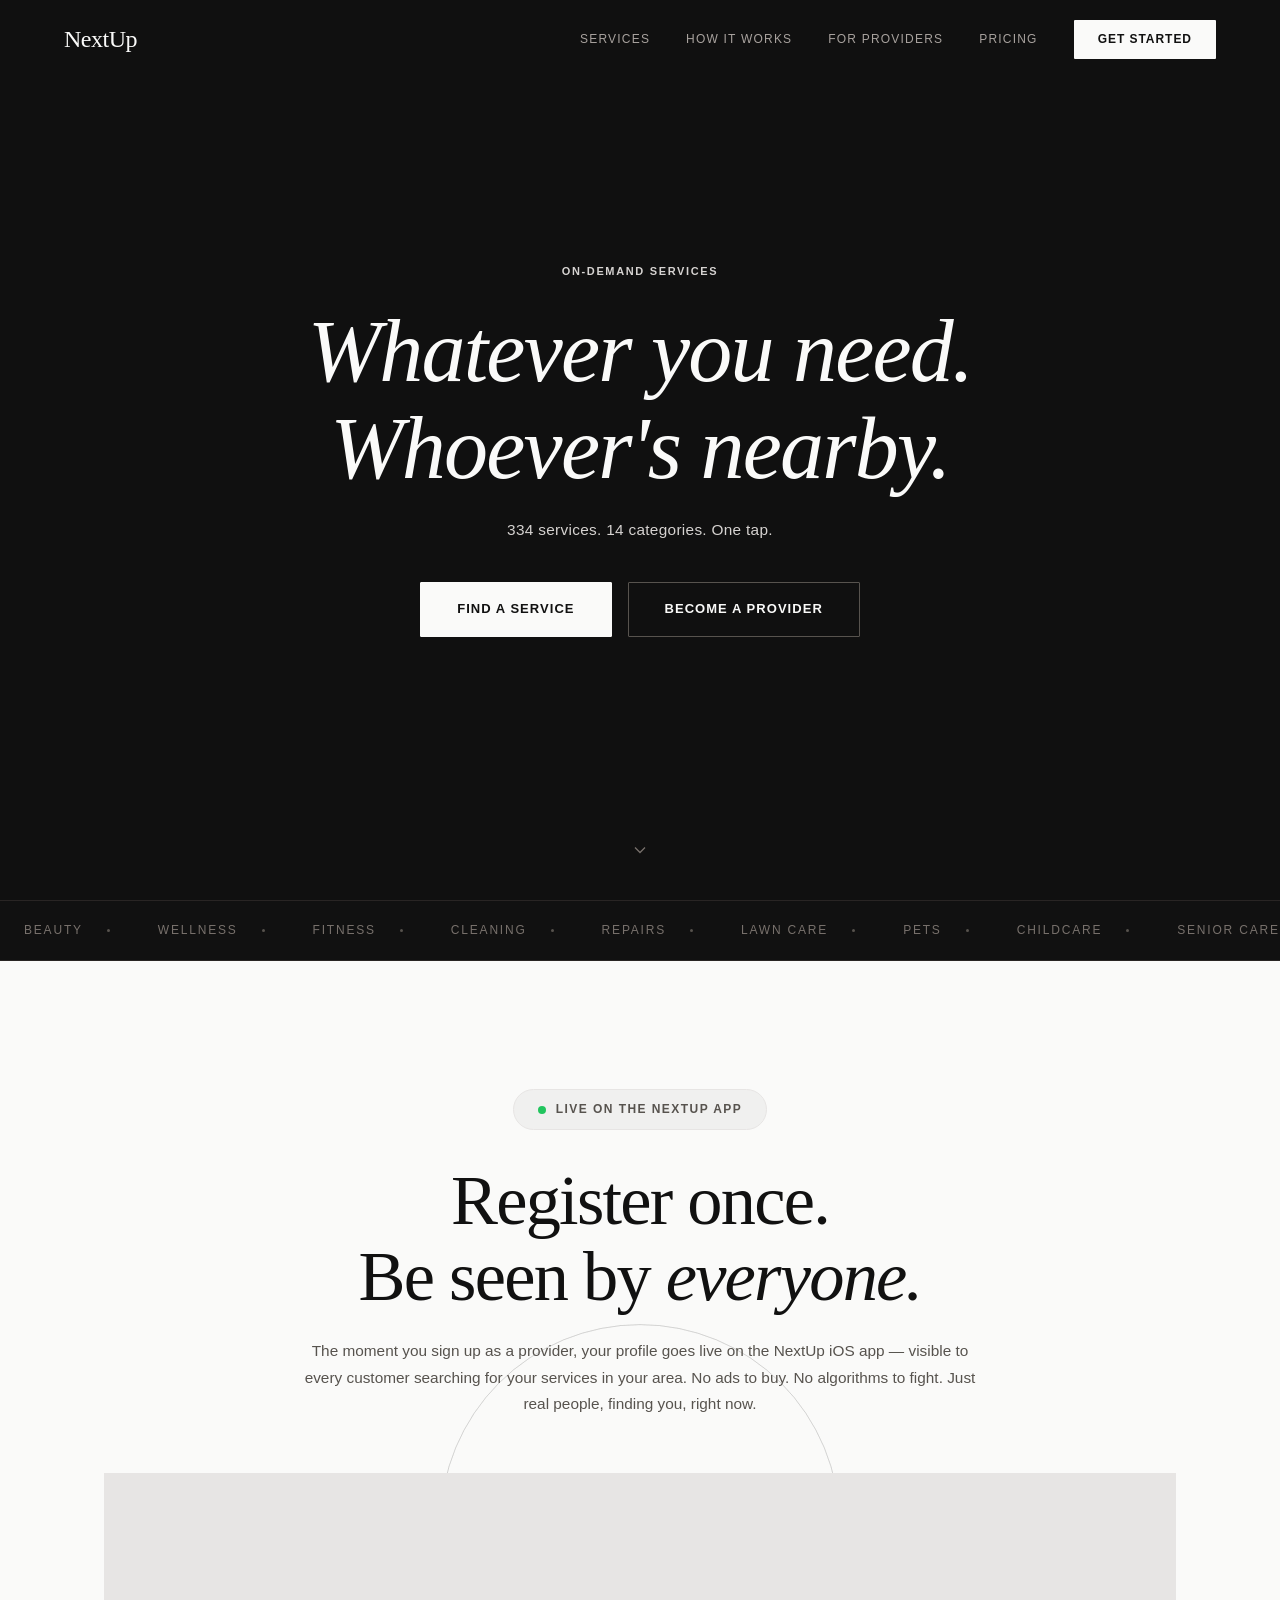
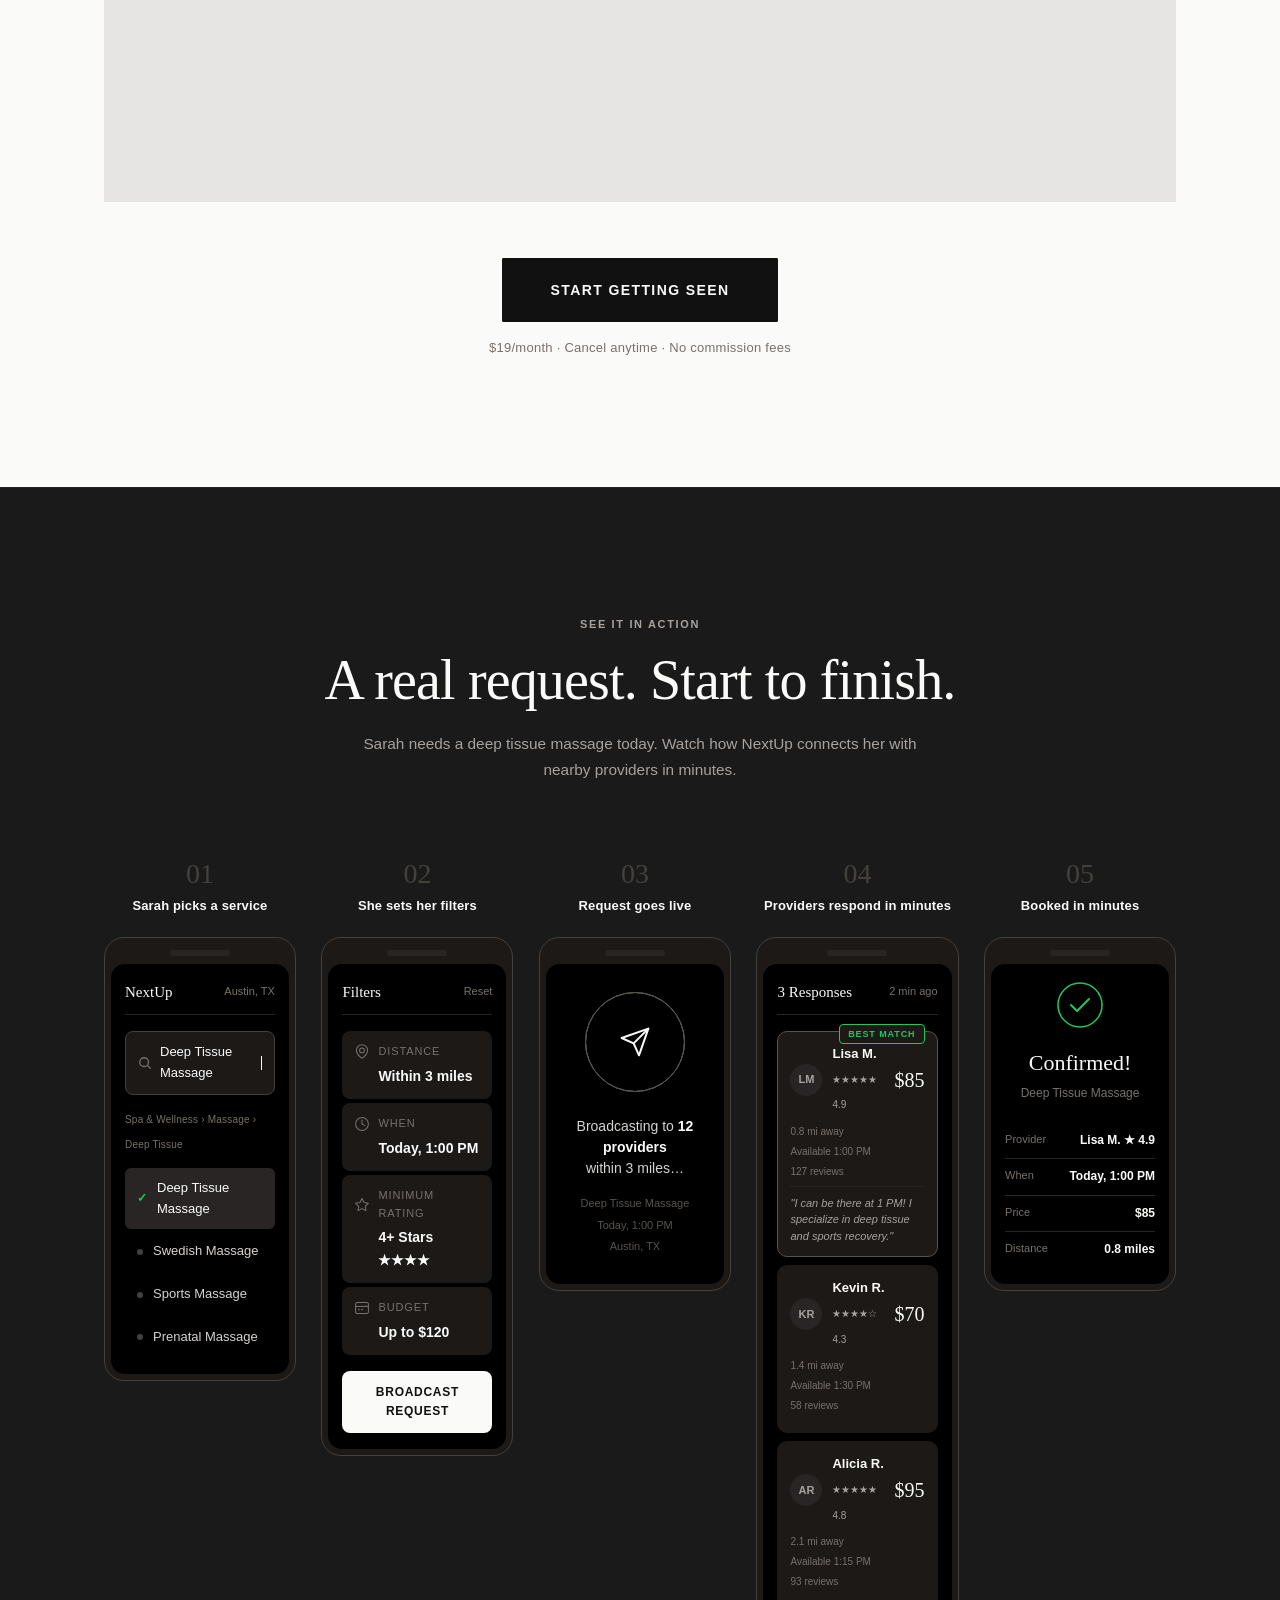
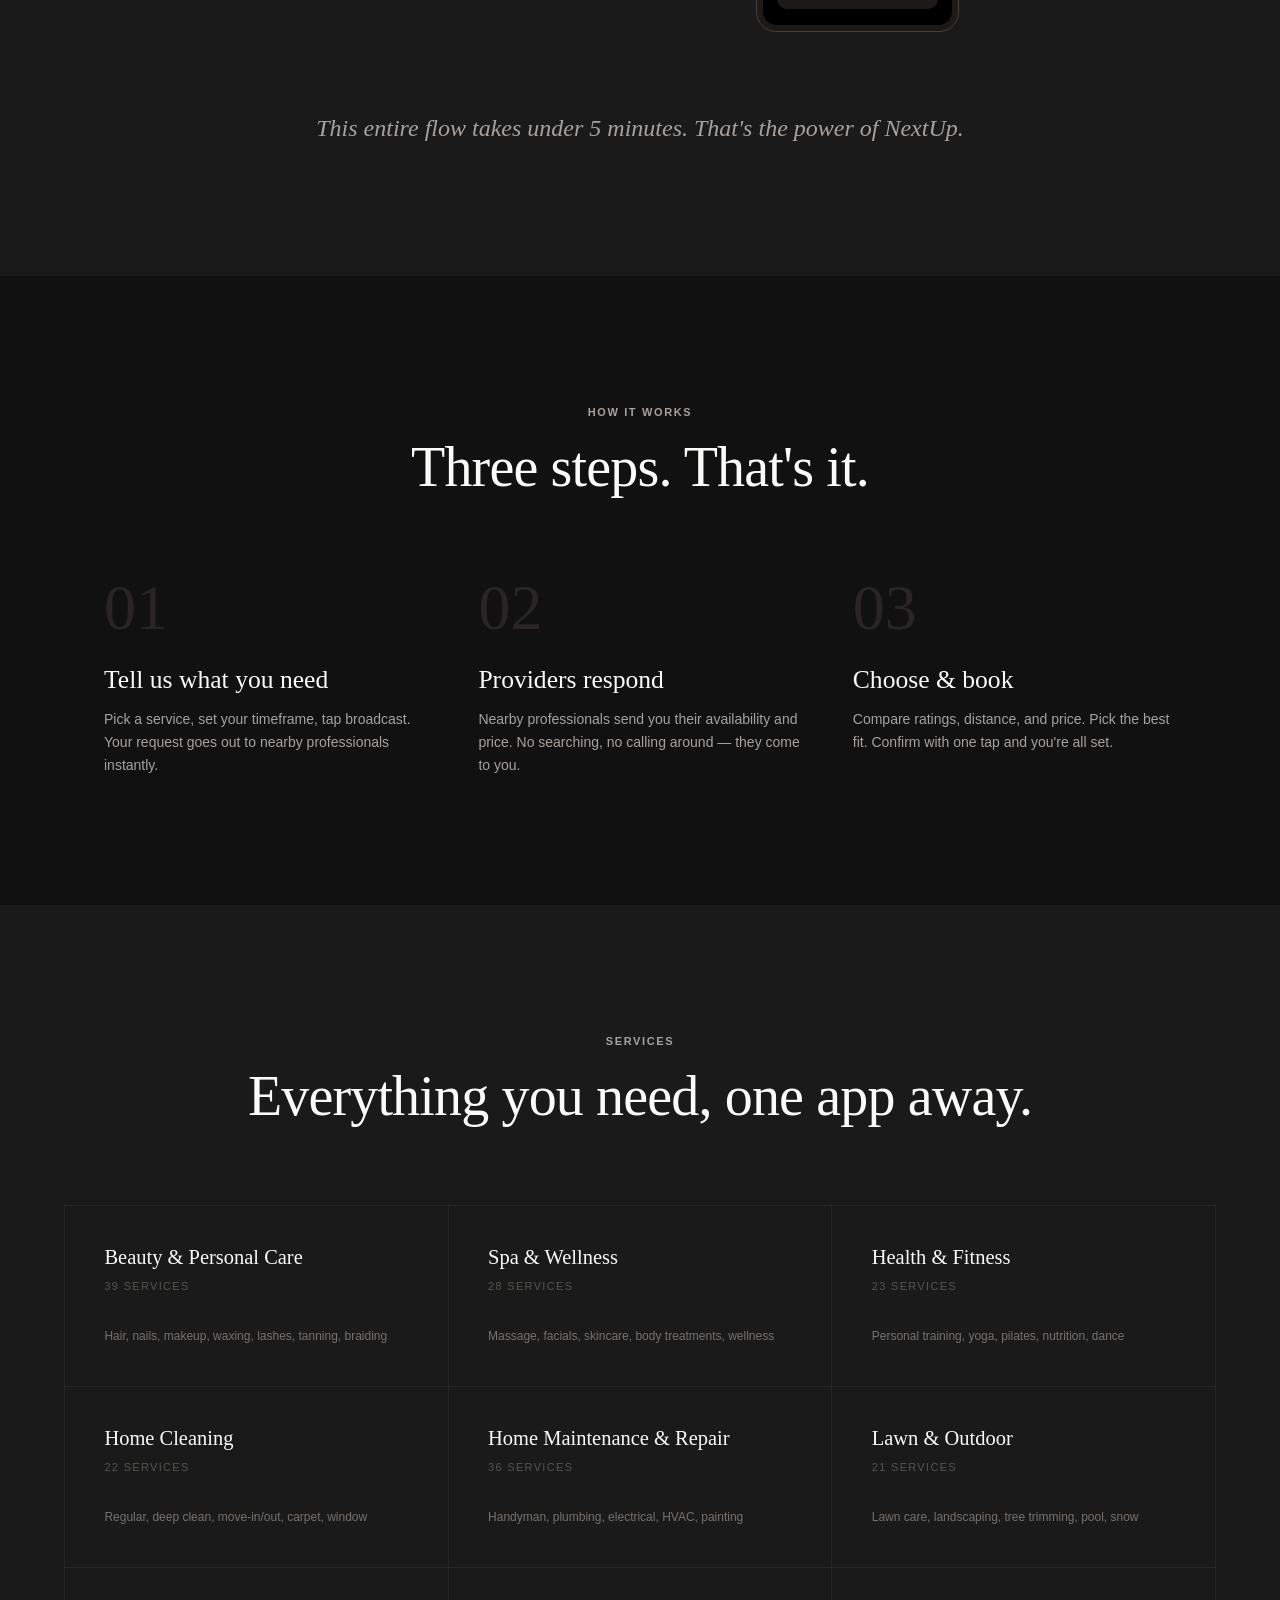
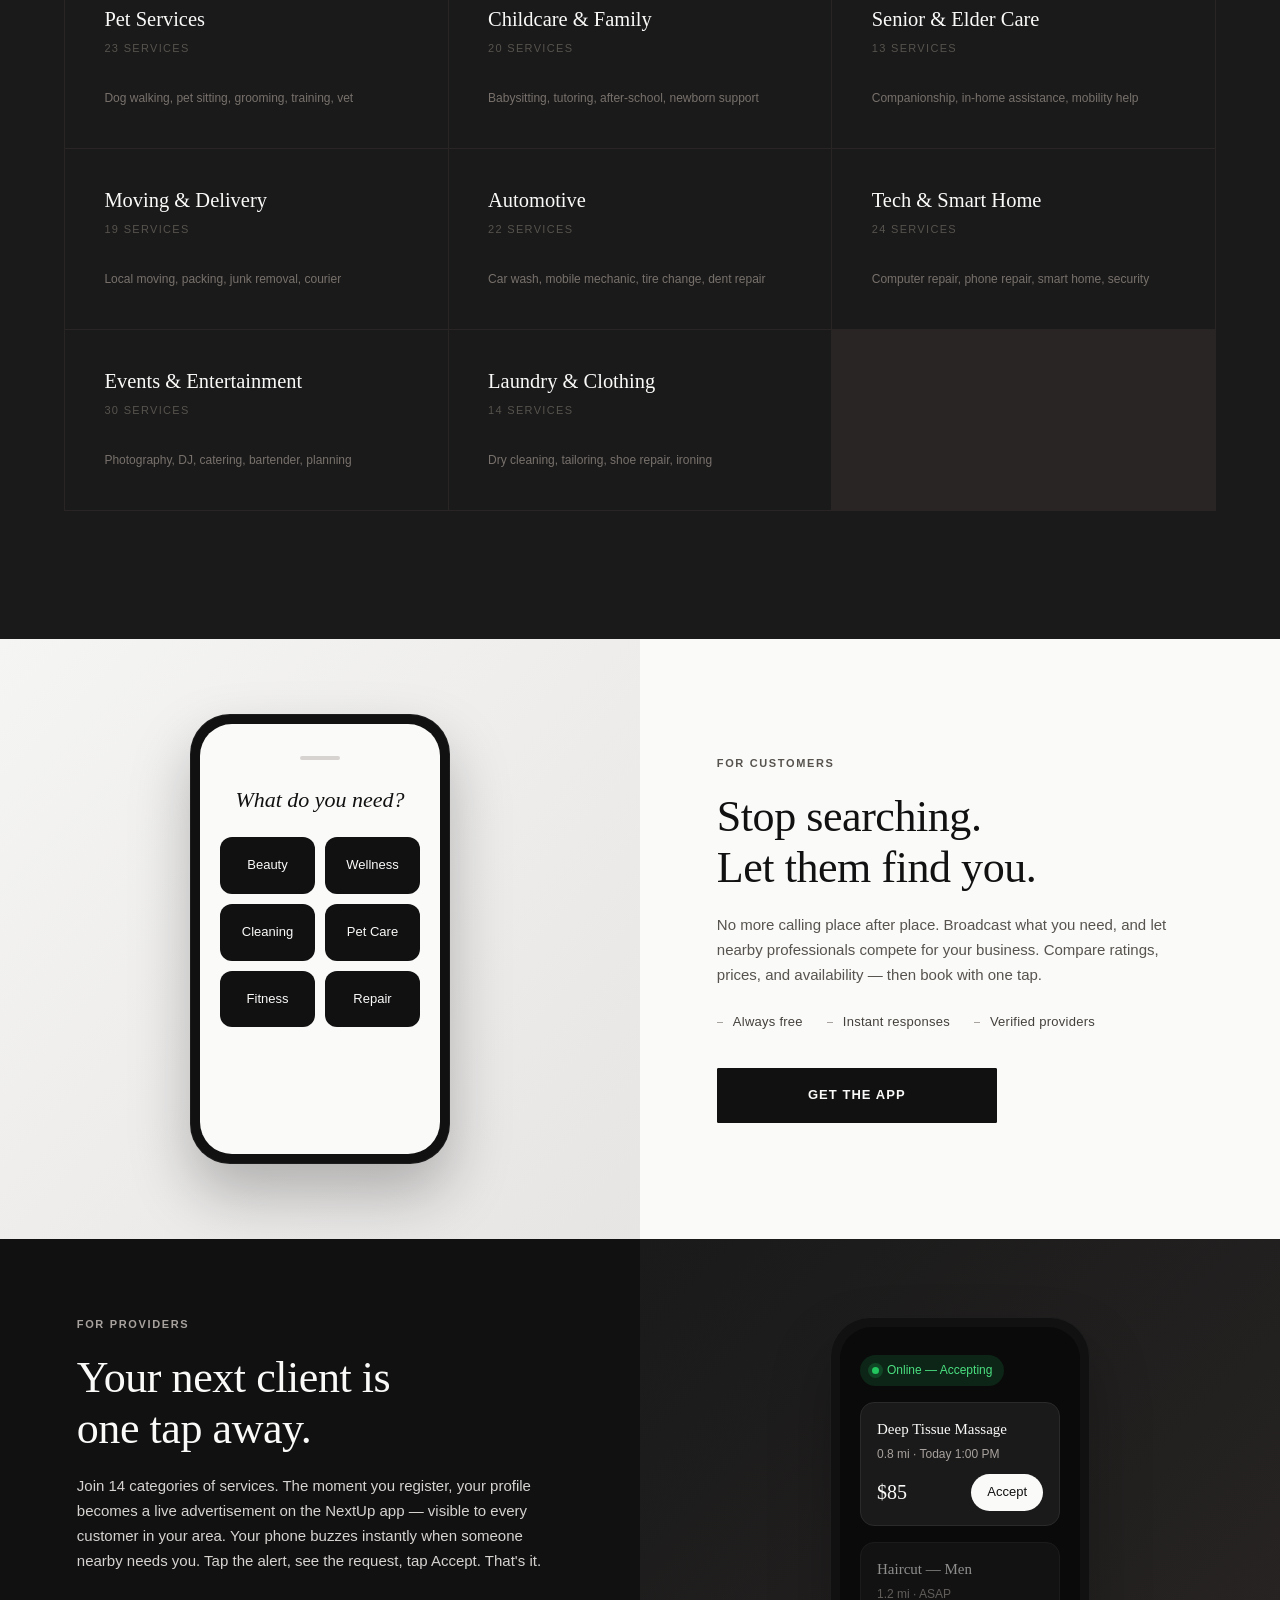
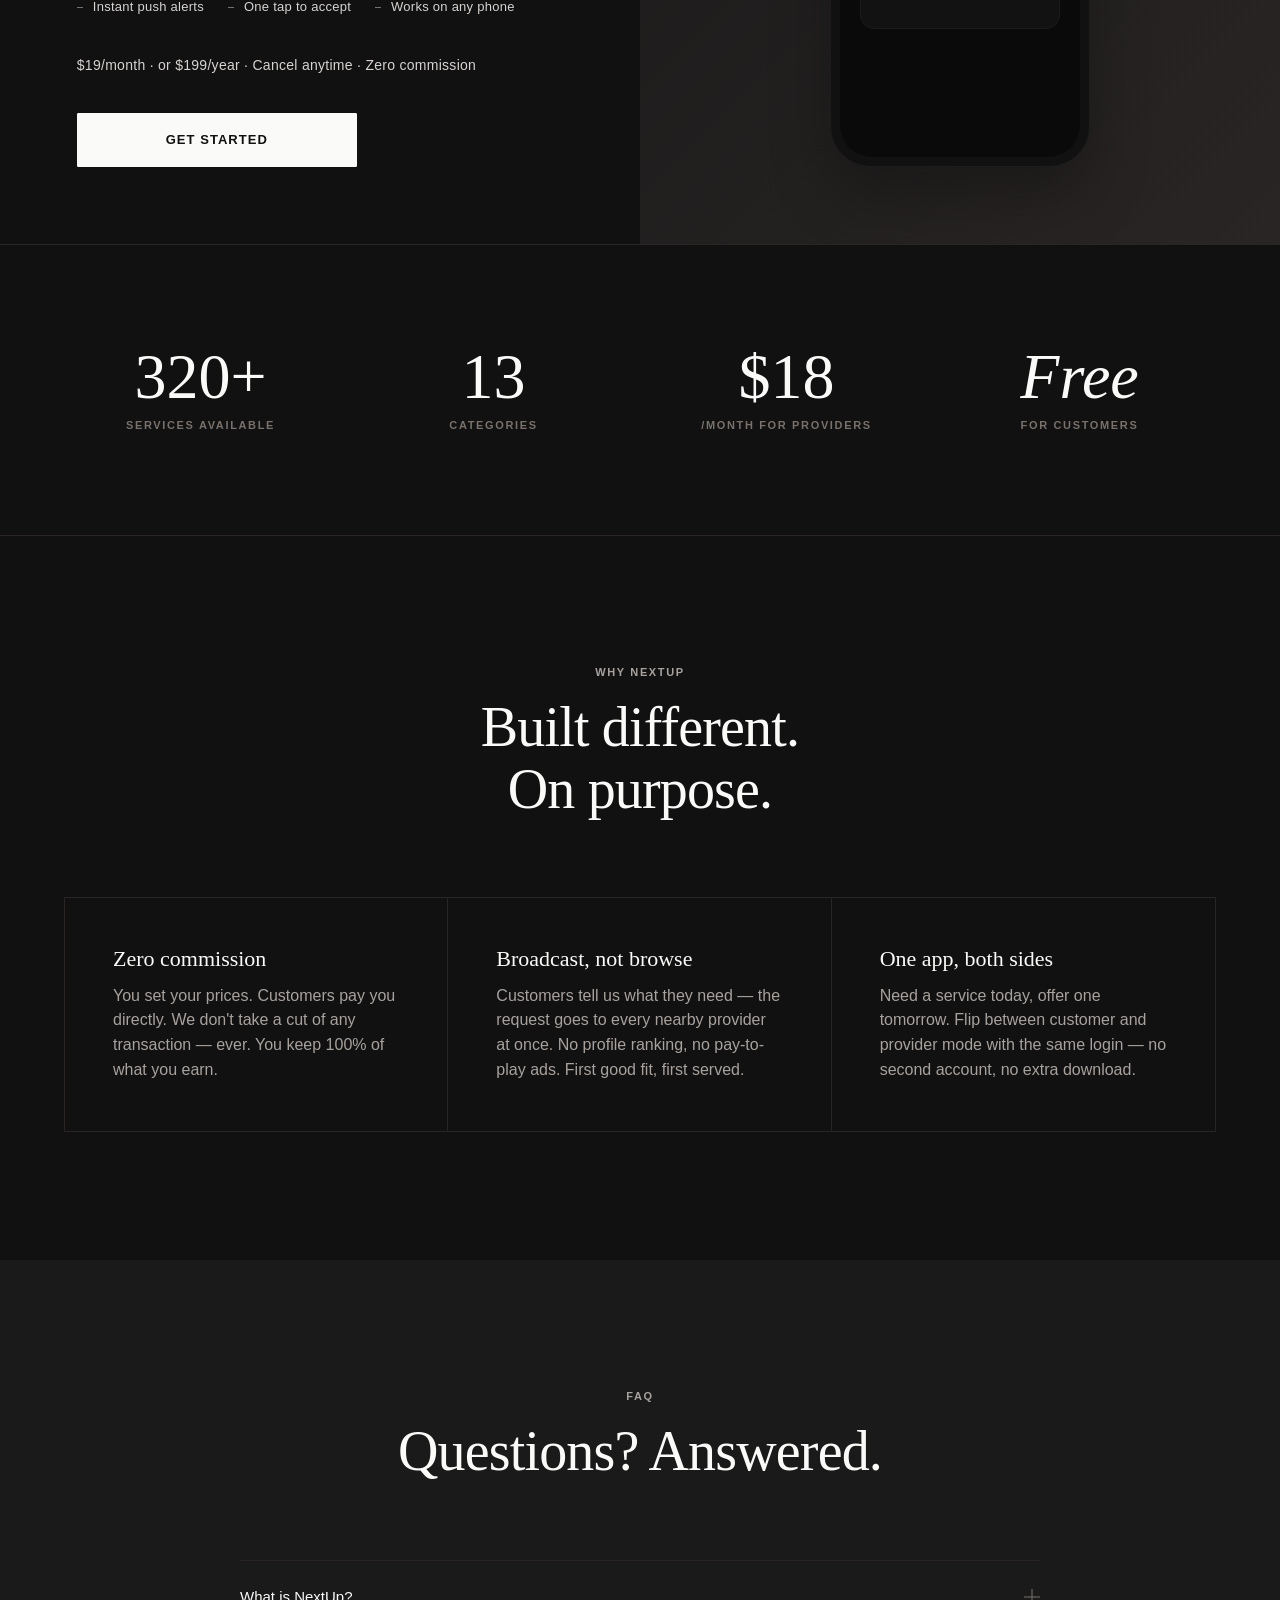
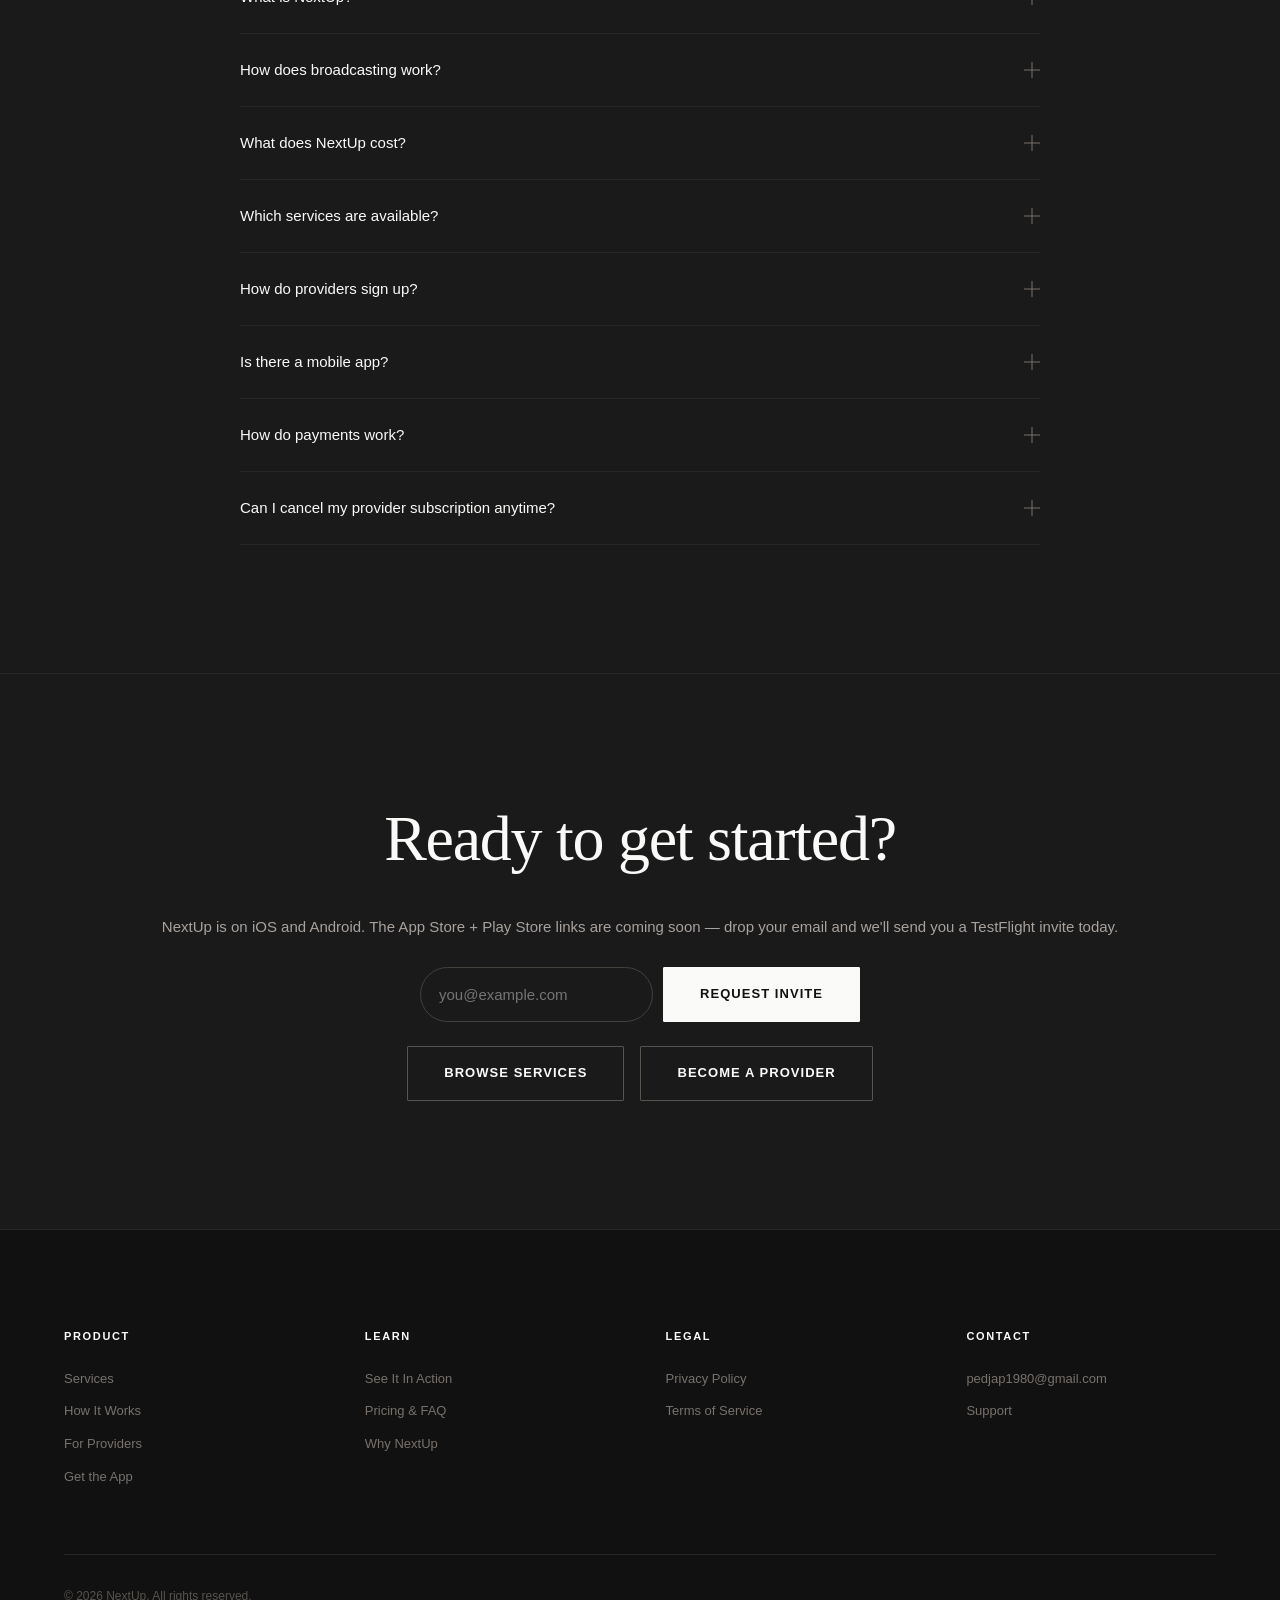
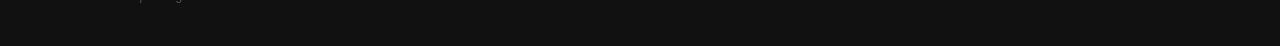
==== commit 0af4ffca: "Remove Perplexity ASCII-art source comment (fully clean)" ====
--- a/index.html
+++ b/index.html
@@ -1,16 +1,6 @@
 <!DOCTYPE html>
 <html lang="en">
 <head>
-<!--
-   ______                            __
-  / ____/___  ____ ___  ____  __  __/ /____  _____
- / /   / __ \/ __ `__ \/ __ \/ / / / __/ _ \/ ___/
-/ /___/ /_/ / / / / / / /_/ / /_/ / /_/  __/ /
-\____/\____/_/ /_/ /_/ .___/\__,_/\__/\___/_/
-                    /_/
-        Created with Perplexity Computer
-        https://www.perplexity.ai/computer
--->
 <meta name="author" content="NextUp">
 <meta charset="UTF-8">
 <meta name="viewport" content="width=device-width, initial-scale=1.0">
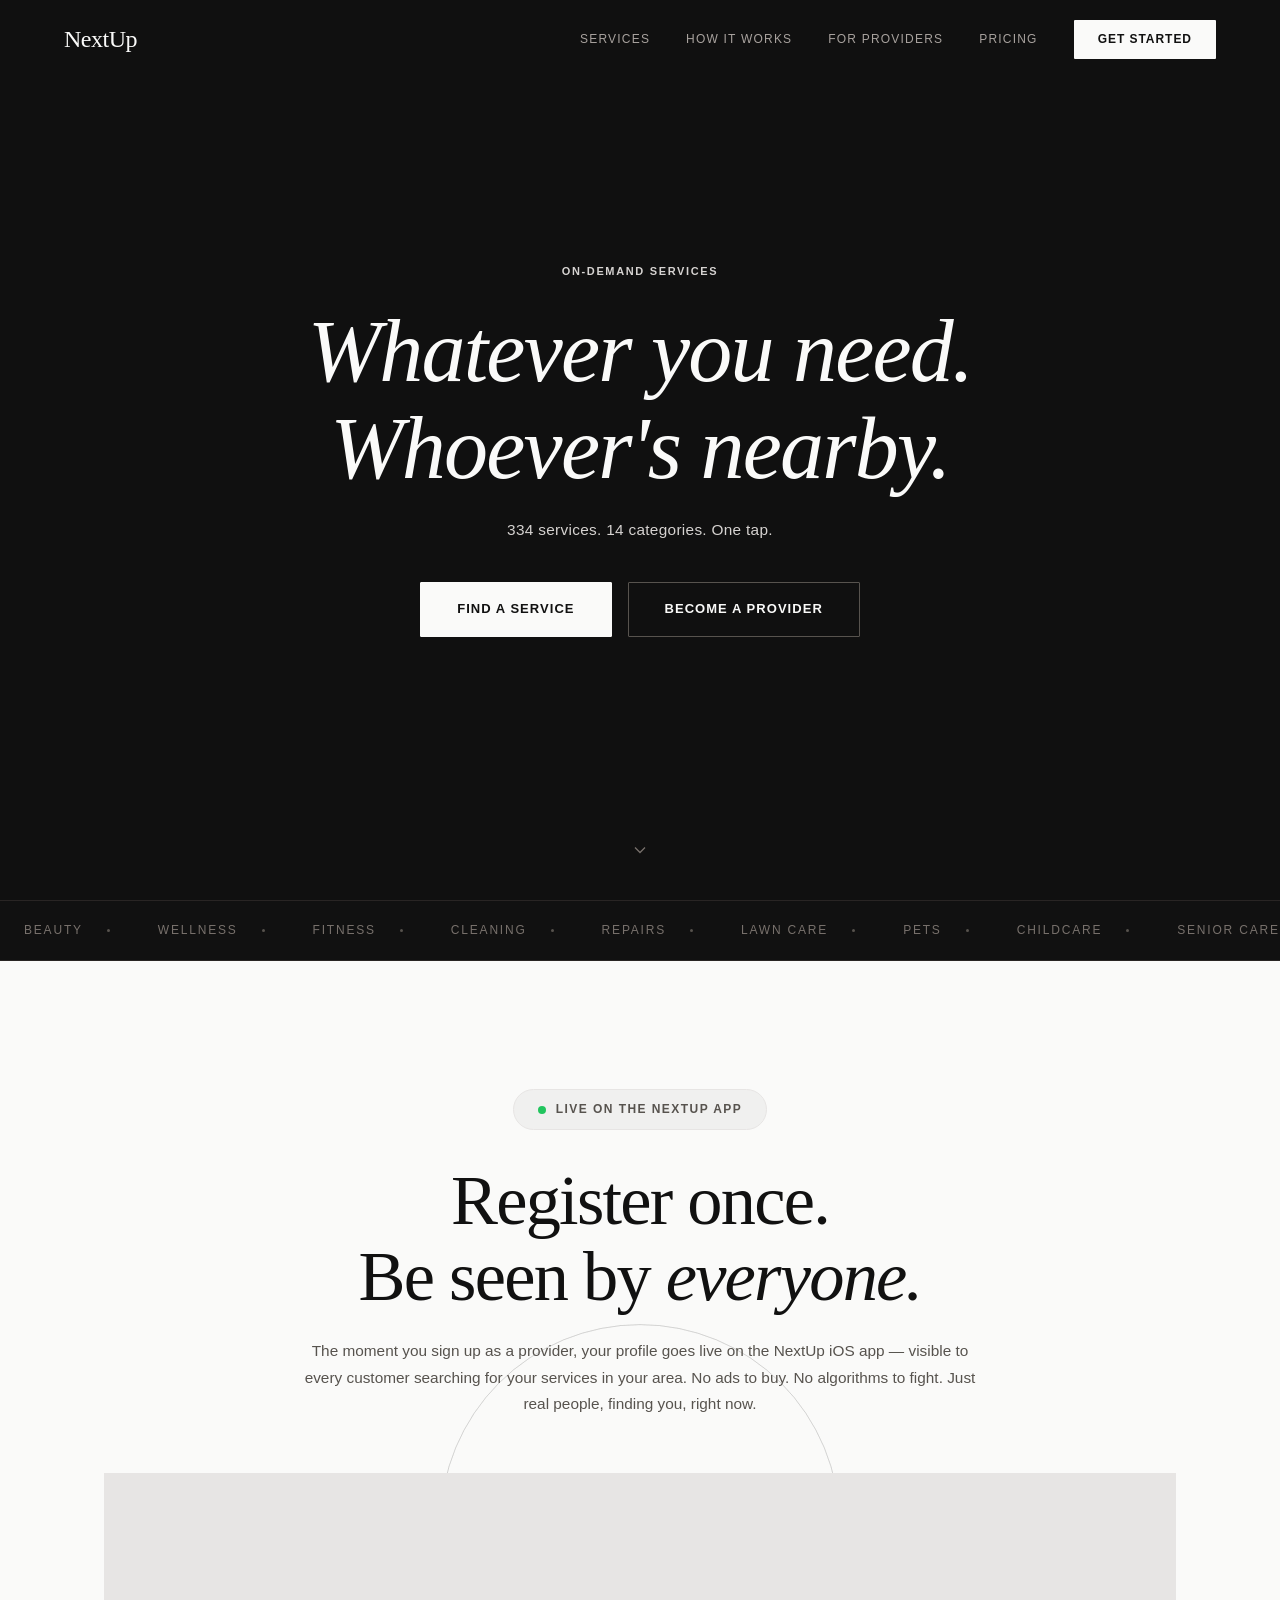
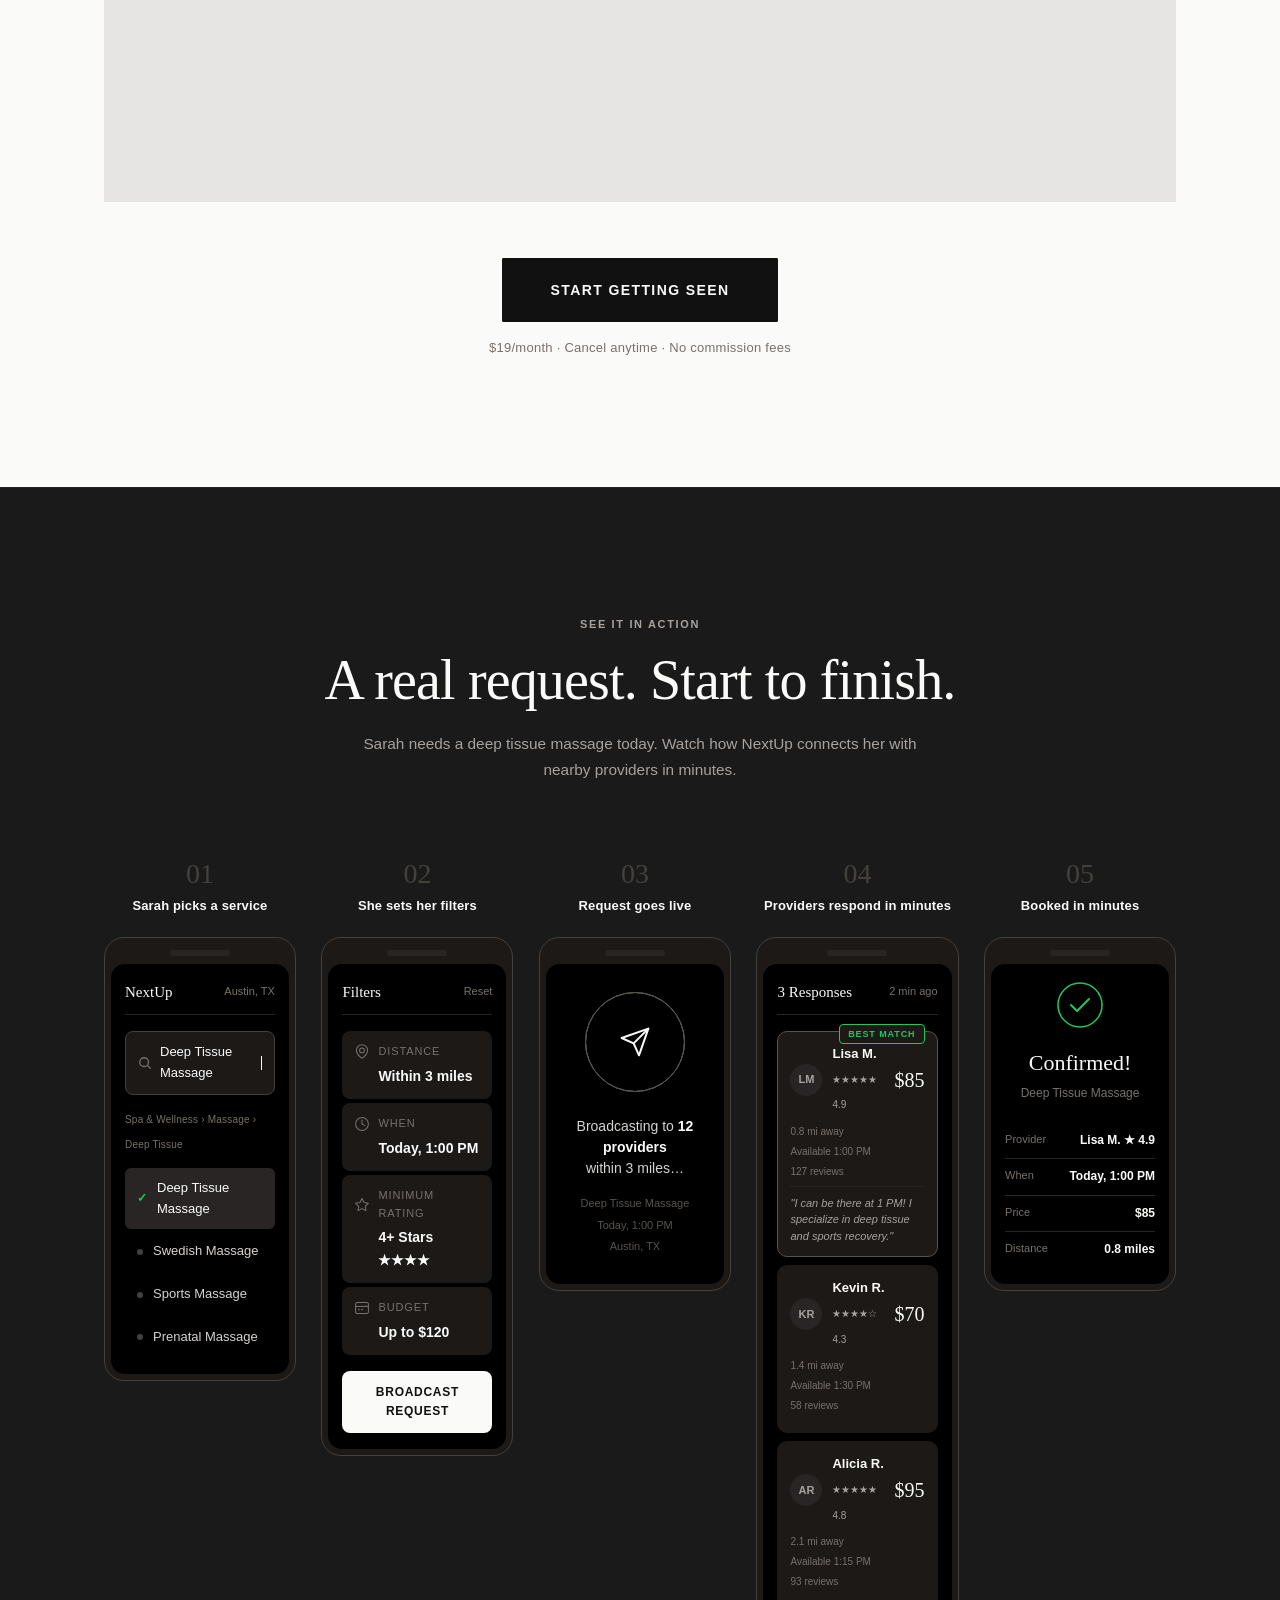
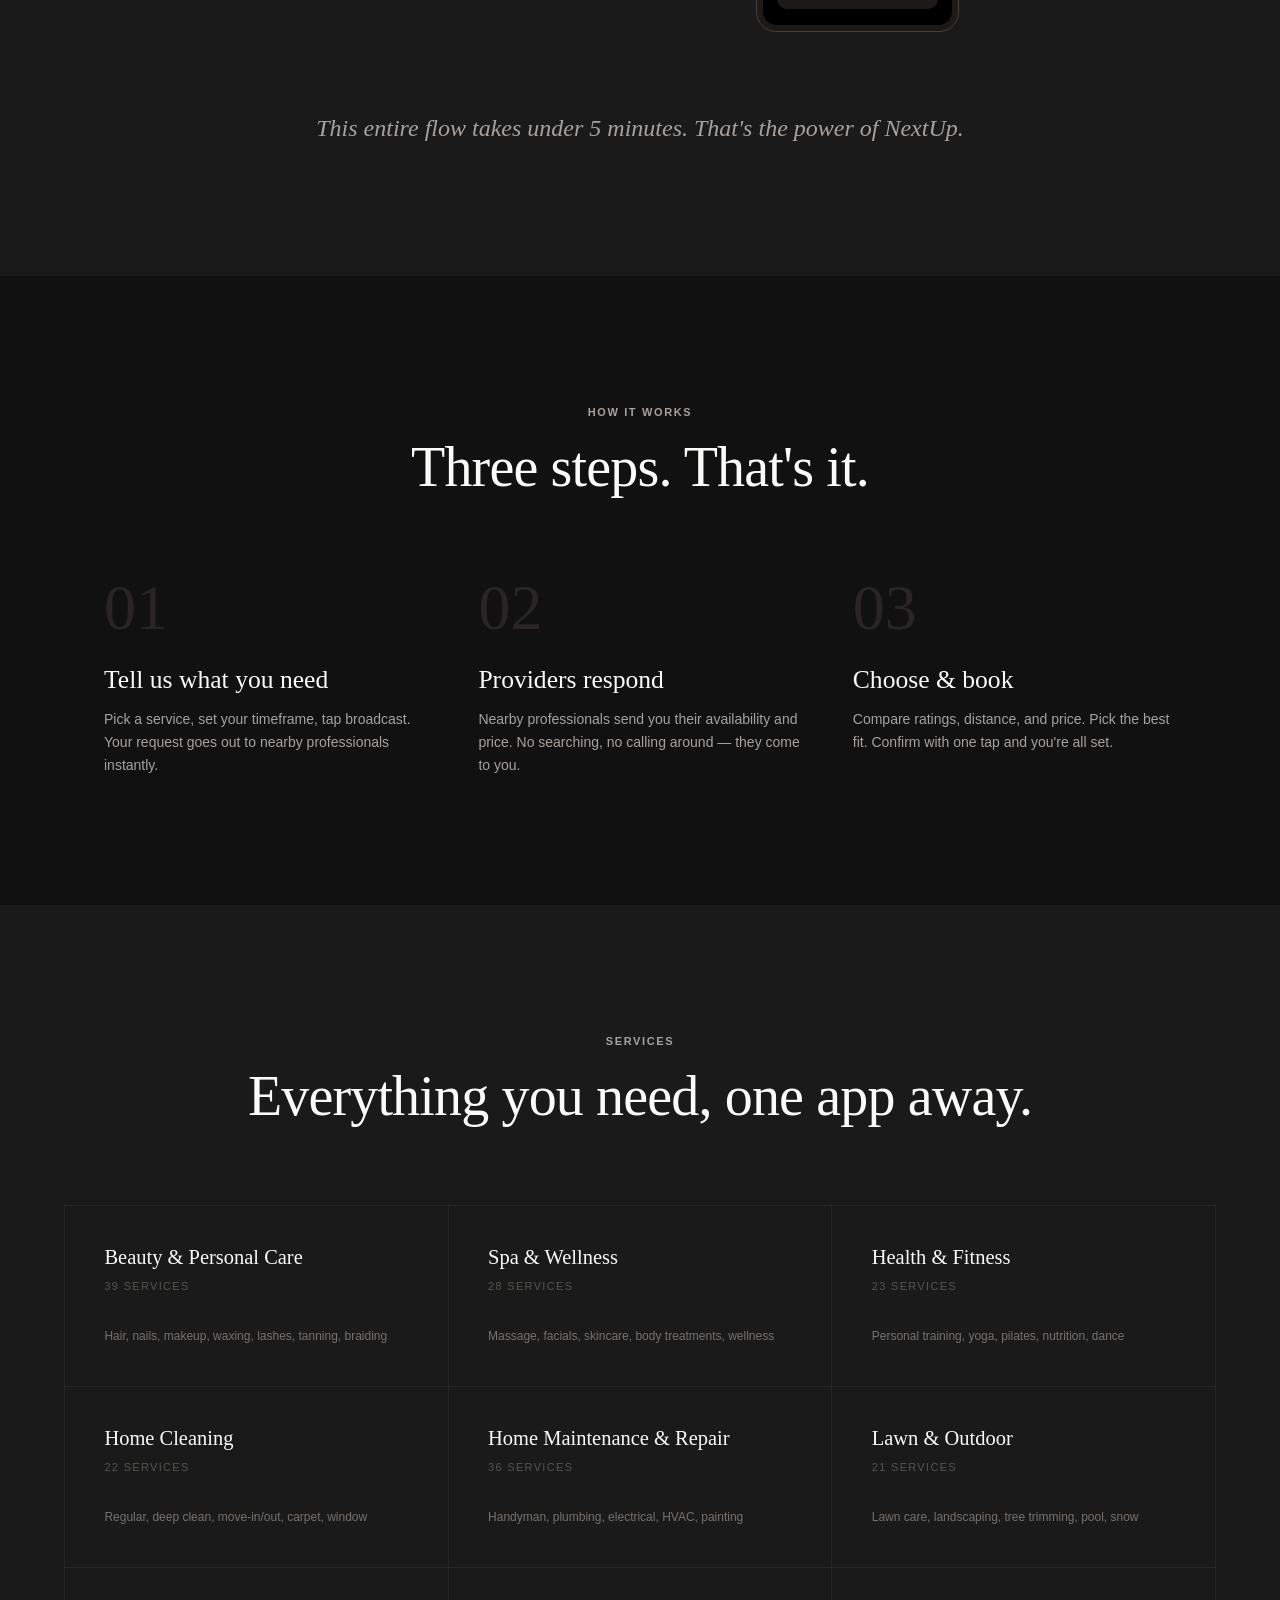
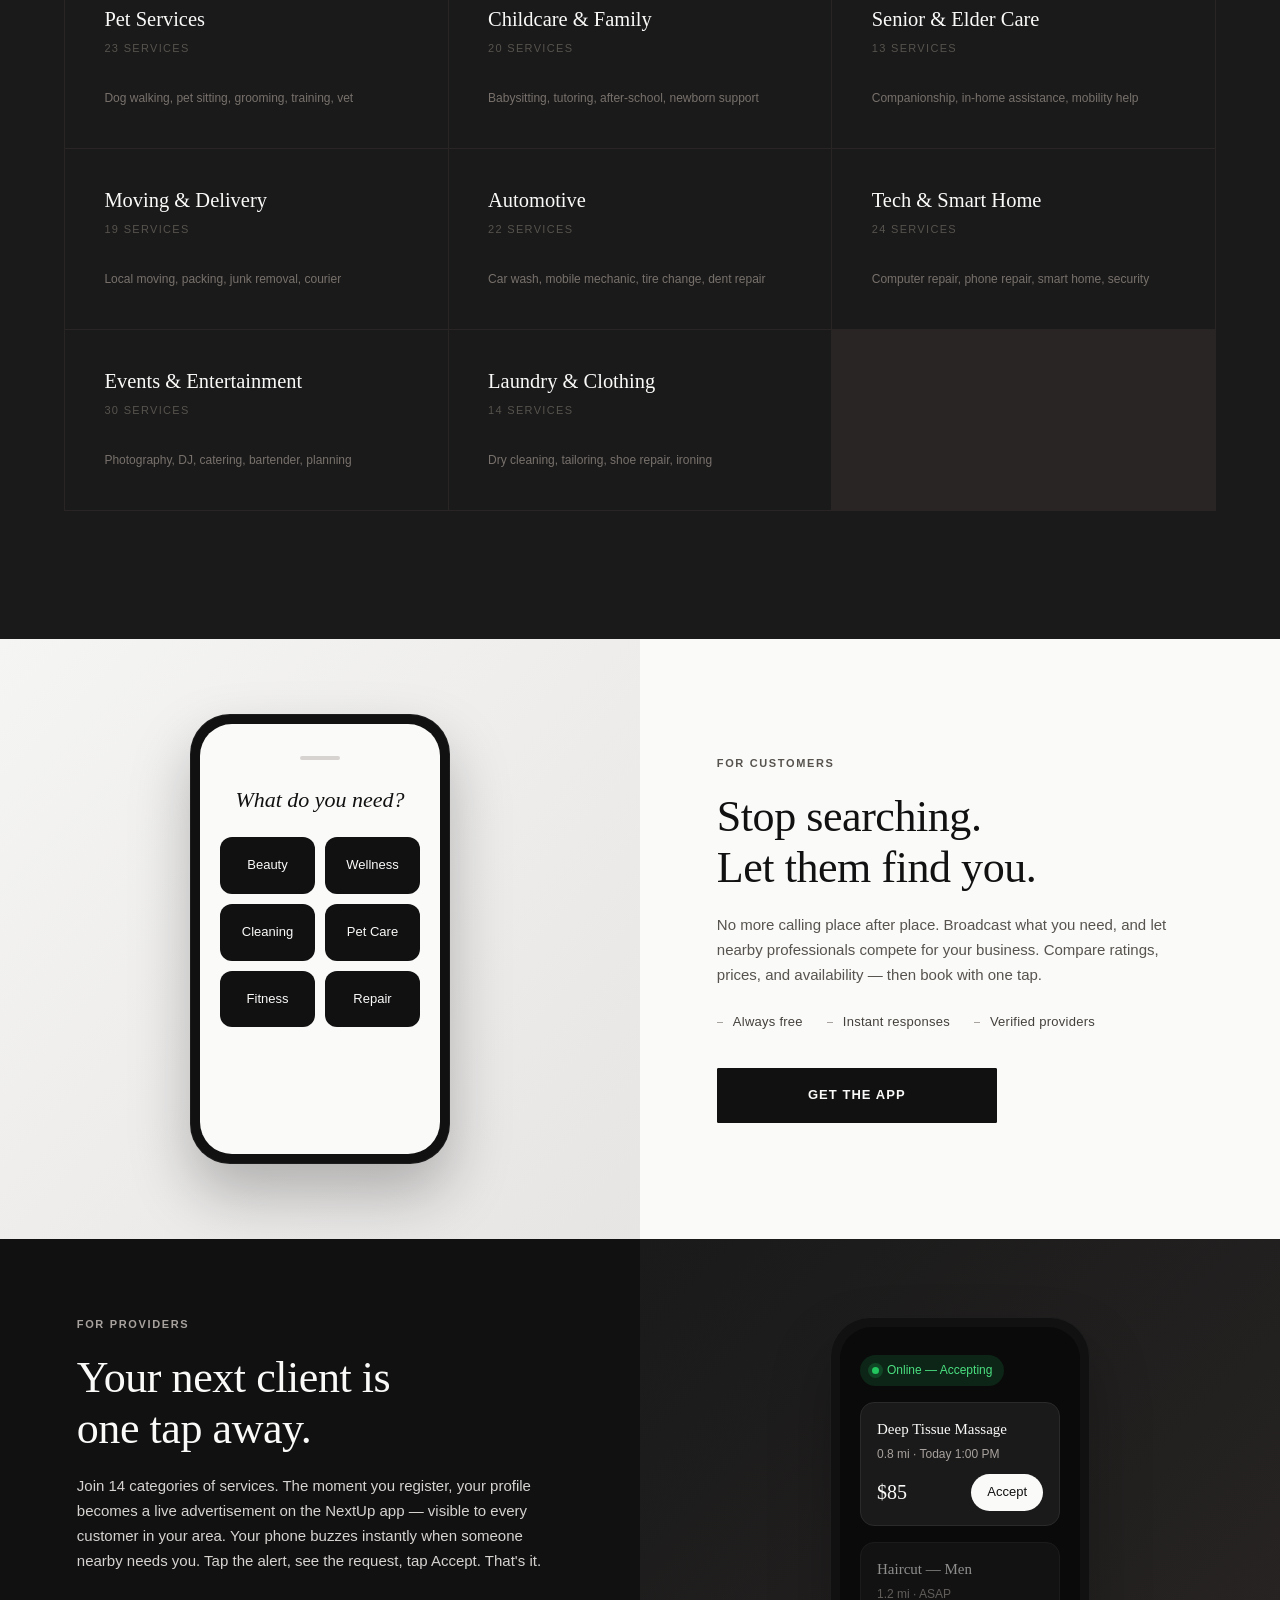
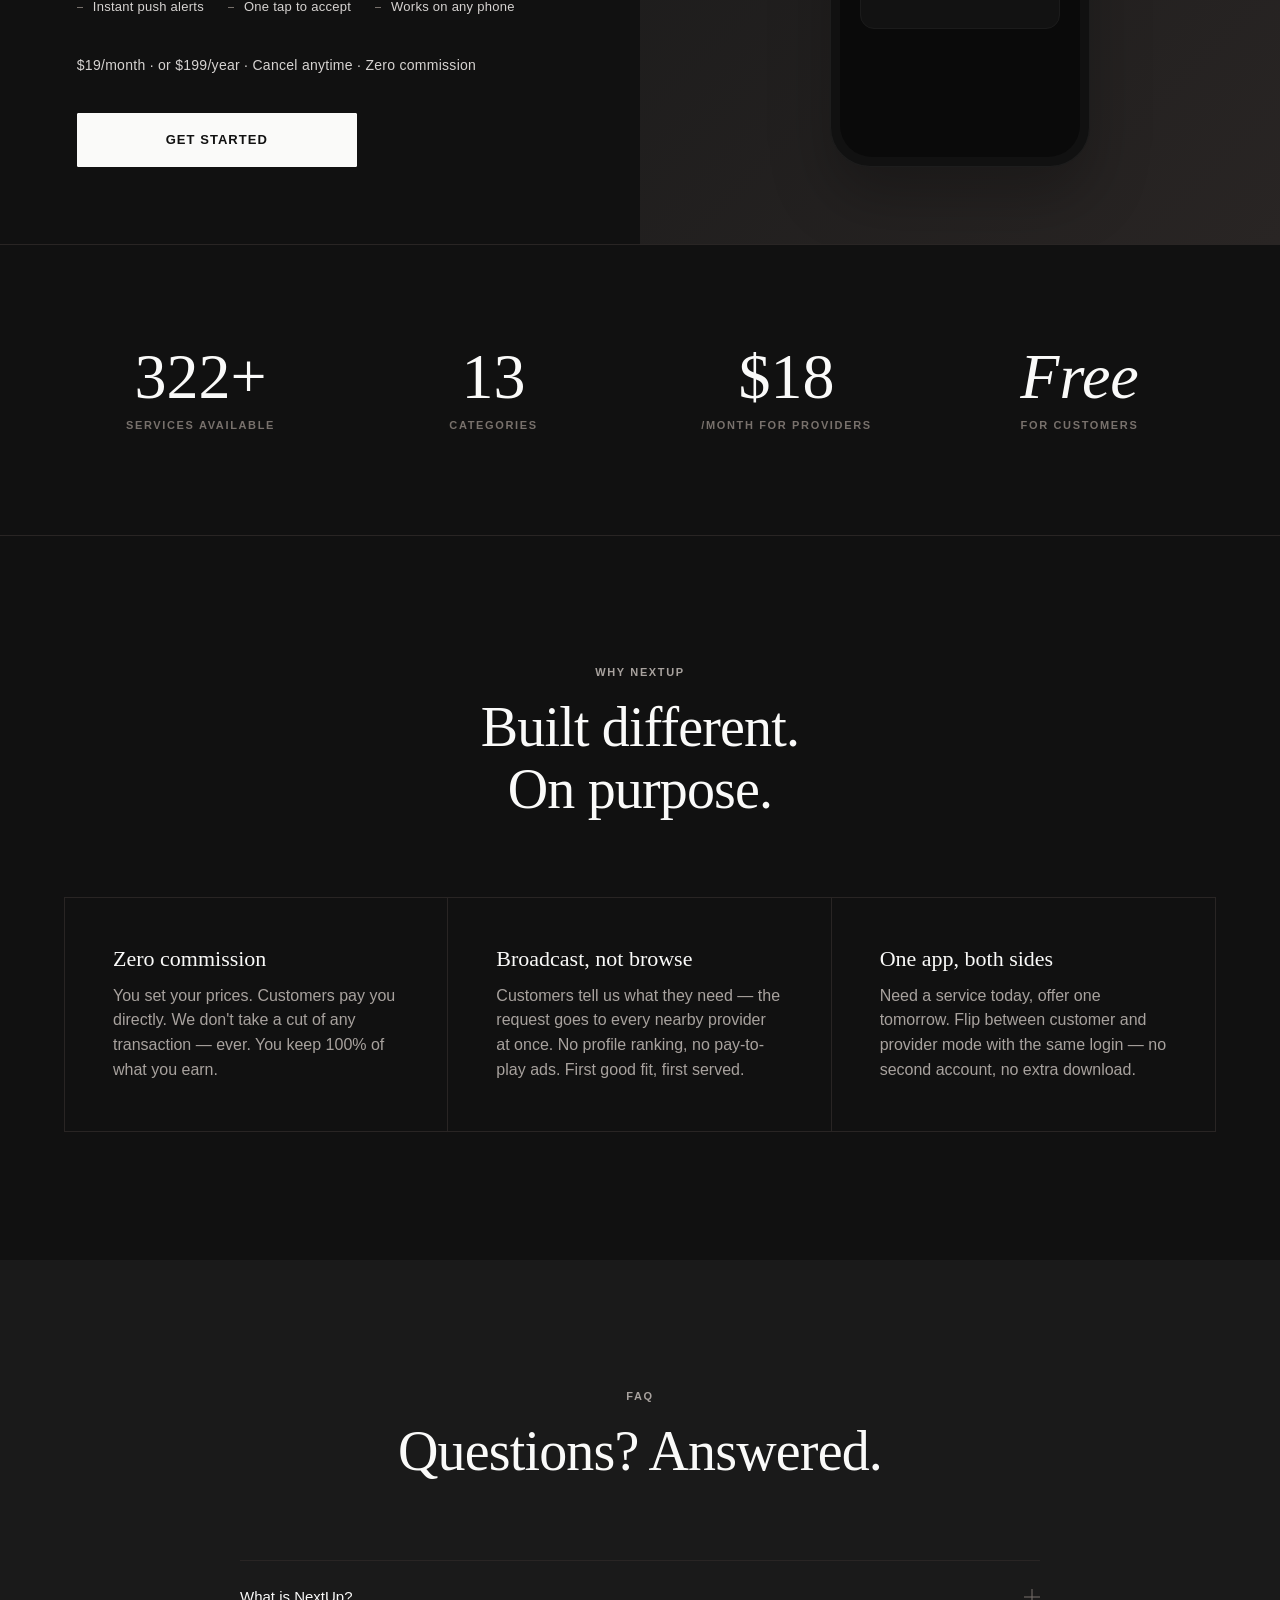
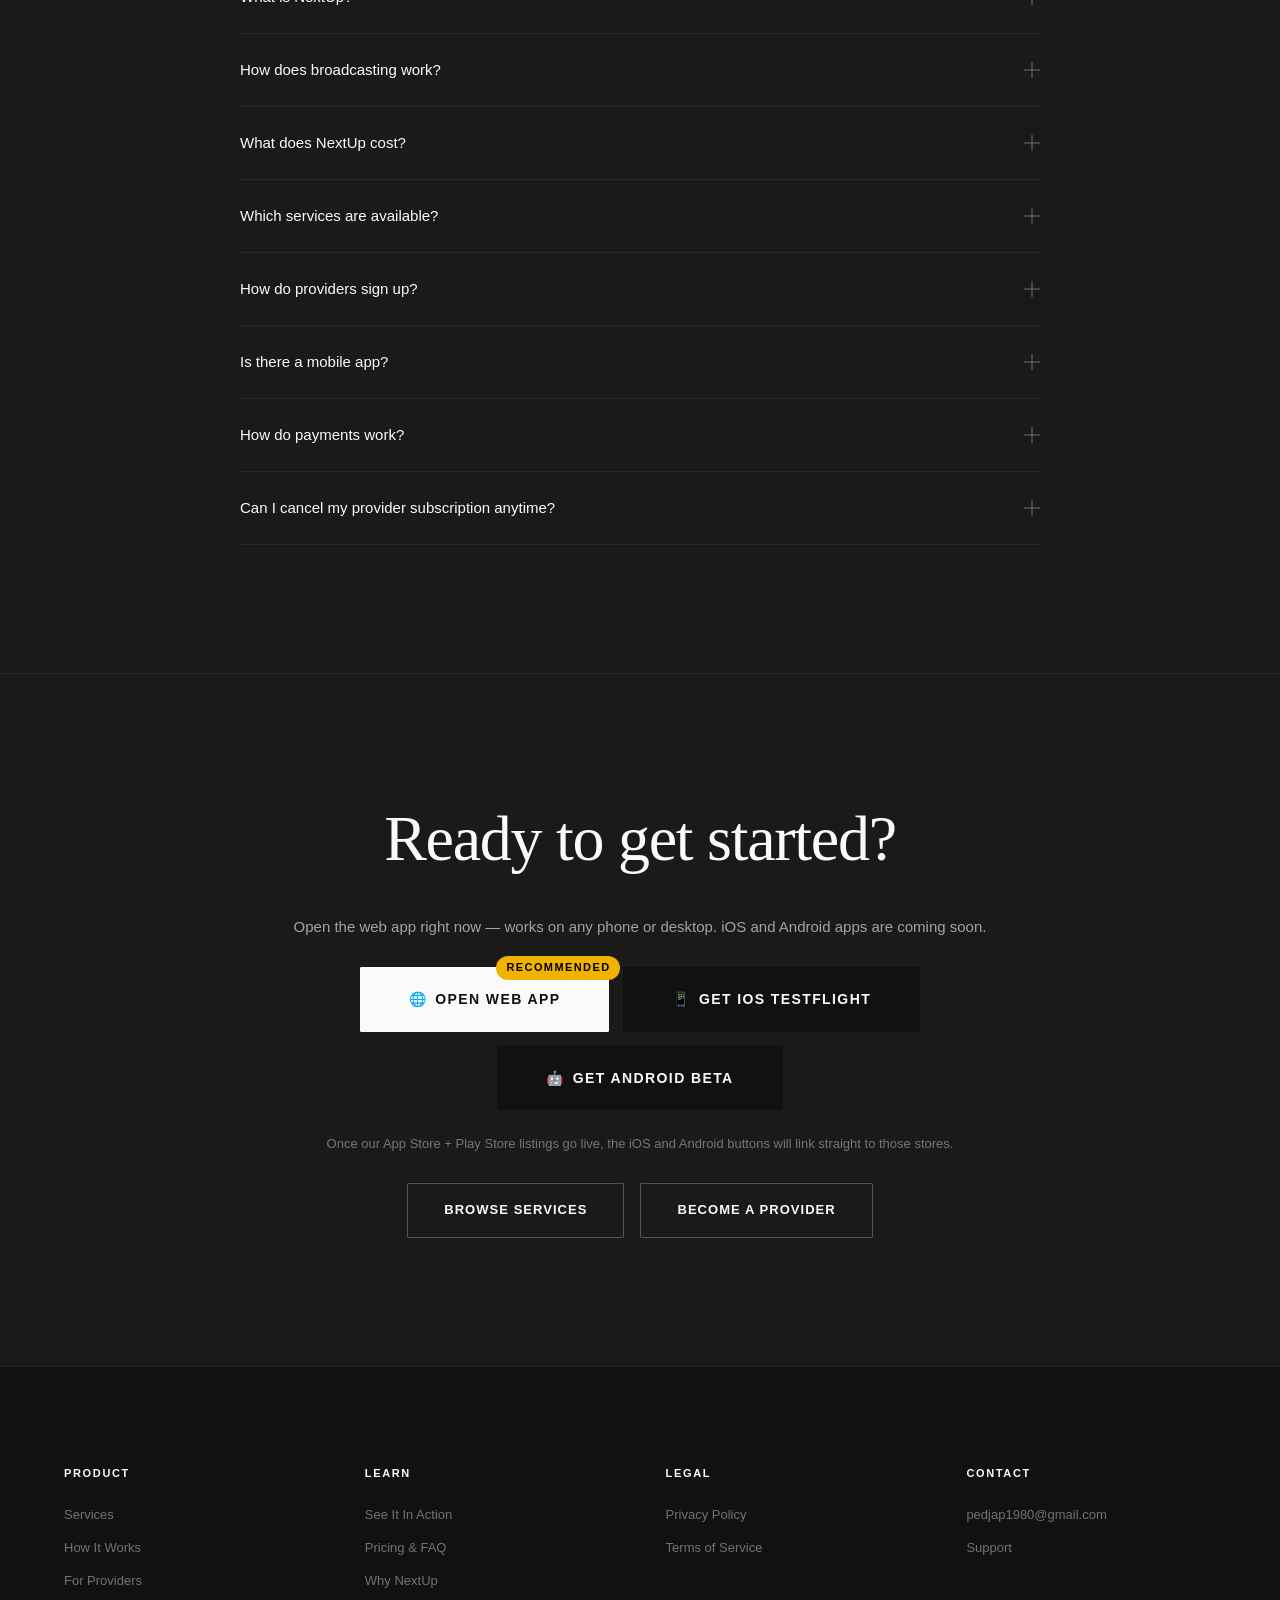
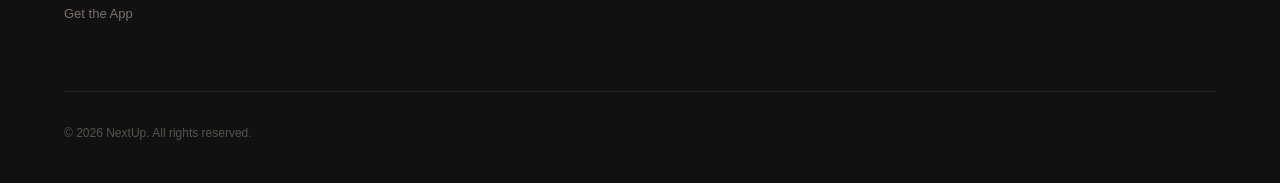
==== commit d9d14be2: "Landing CTA: iOS/Android/web-app buttons with platform-aware recommendation Replaces the single "dro" ====
--- a/index.html
+++ b/index.html
@@ -771,17 +771,56 @@
   <section class="cta-section" id="cta">
     <div class="container">
       <h2 class="cta-section__headline">Ready to get started?</h2>
-      <p style="text-align:center; color:#a8a29e; margin:10px 0 28px; font-size:15px;">NextUp is on iOS and Android. The App Store + Play Store links are coming soon — drop your email and we'll send you a TestFlight invite today.</p>
-      <form class="cta-section__form" action="mailto:pedjap1980@gmail.com" method="post" enctype="text/plain" style="display:flex; gap:10px; max-width:440px; margin:0 auto 24px; flex-wrap:wrap; justify-content:center;">
-        <input type="email" name="email" required placeholder="you@example.com" style="flex:1; min-width:220px; padding:14px 18px; border-radius:999px; border:1px solid #44403c; background:#1a1a1a; color:#fafaf9; font-family:'Satoshi',sans-serif; font-size:15px;">
-        <button type="submit" class="btn btn--primary">Request invite</button>
-      </form>
+      <p style="text-align:center; color:#a8a29e; margin:10px 0 28px; font-size:15px;">Open the web app right now — works on any phone or desktop. iOS and Android apps are coming soon.</p>
+
+      <div id="nx-platform-picker" style="display:flex; gap:14px; max-width:720px; margin:0 auto 24px; flex-wrap:wrap; justify-content:center;">
+        <a id="nx-btn-web"
+           href="https://app.nextupservices.com"
+           class="btn btn--primary btn--lg"
+           style="min-width:220px; position:relative;">
+          <span aria-hidden="true" style="margin-right:8px;">🌐</span> Open web app
+          <span class="nx-recommended" style="display:none; position:absolute; top:-12px; right:-12px; background:#f0b400; color:#000; font-size:11px; padding:3px 10px; border-radius:999px; font-weight:700;">Recommended</span>
+        </a>
+        <a id="nx-btn-ios"
+           href="mailto:privacy@nextupservices.com?subject=TestFlight invite for iPhone&body=Please send me a TestFlight invite so I can try NextUp on iPhone."
+           class="btn btn--dark btn--lg"
+           style="min-width:220px; position:relative;">
+          <span aria-hidden="true" style="margin-right:8px;">📱</span> Get iOS TestFlight
+          <span class="nx-recommended" style="display:none; position:absolute; top:-12px; right:-12px; background:#f0b400; color:#000; font-size:11px; padding:3px 10px; border-radius:999px; font-weight:700;">Recommended</span>
+        </a>
+        <a id="nx-btn-android"
+           href="mailto:privacy@nextupservices.com?subject=Android beta invite&body=Please send me the Android APK so I can try NextUp on my Android phone."
+           class="btn btn--dark btn--lg"
+           style="min-width:220px; position:relative;">
+          <span aria-hidden="true" style="margin-right:8px;">🤖</span> Get Android beta
+          <span class="nx-recommended" style="display:none; position:absolute; top:-12px; right:-12px; background:#f0b400; color:#000; font-size:11px; padding:3px 10px; border-radius:999px; font-weight:700;">Recommended</span>
+        </a>
+      </div>
+      <p style="text-align:center; color:#787478; margin:0 0 28px; font-size:13px;">Once our App Store + Play Store listings go live, the iOS and Android buttons will link straight to those stores.</p>
+
       <div class="cta-section__buttons">
         <a href="#services" class="btn btn--outline">Browse Services</a>
         <a href="#for-providers" class="btn btn--outline">Become a Provider</a>
       </div>
     </div>
   </section>
+
+  <script>
+    // Platform detection — highlight the button most relevant to the visitor.
+    // iPhone/iPad users see the TestFlight button as "Recommended".
+    // Android users see the Android beta button as "Recommended".
+    // Everyone else (desktop, Windows phone, etc.) sees the web app as "Recommended".
+    (function () {
+      var ua = (navigator.userAgent || '').toLowerCase();
+      var isIOS = /iphone|ipad|ipod/.test(ua);
+      var isAndroid = /android/.test(ua);
+      var targetId = isIOS ? 'nx-btn-ios' : isAndroid ? 'nx-btn-android' : 'nx-btn-web';
+      var el = document.getElementById(targetId);
+      if (!el) return;
+      var badge = el.querySelector('.nx-recommended');
+      if (badge) badge.style.display = 'inline-block';
+    })();
+  </script>
 
 
   <!-- ==================== FOOTER ==================== -->
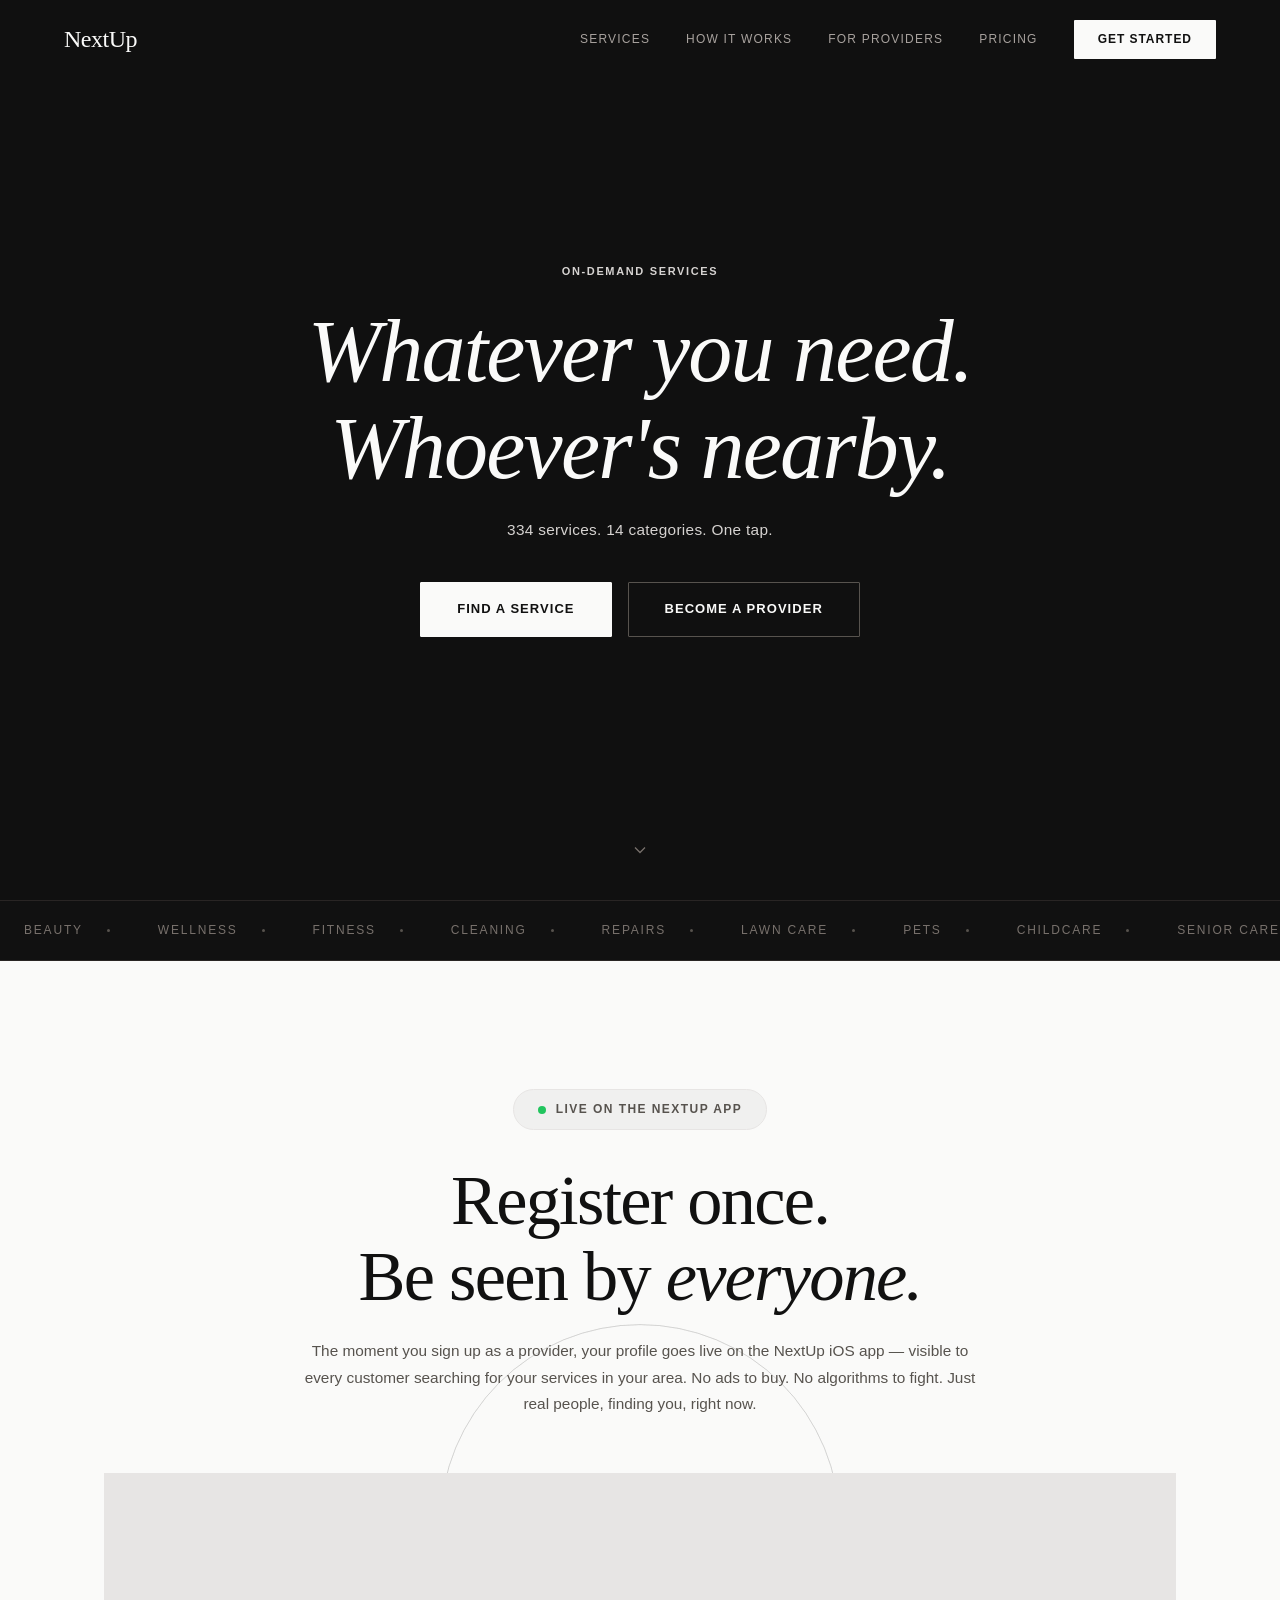
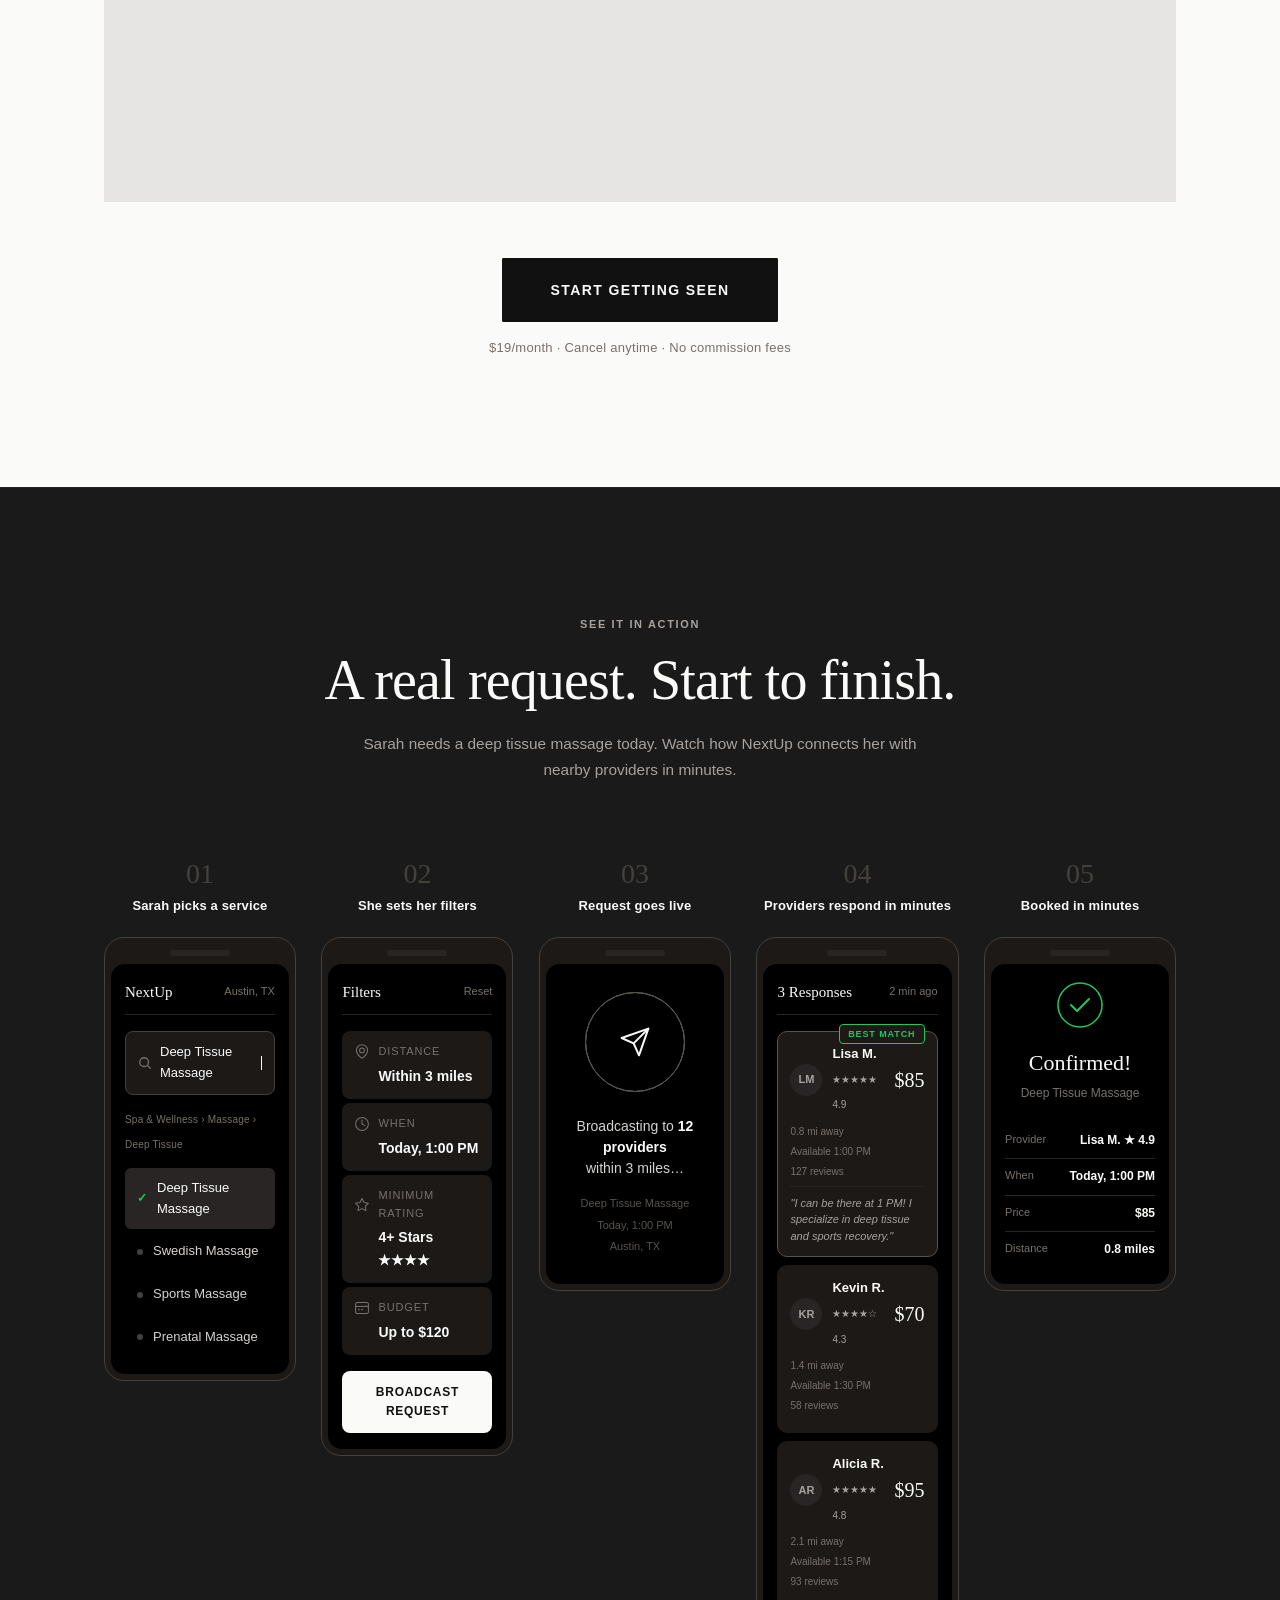
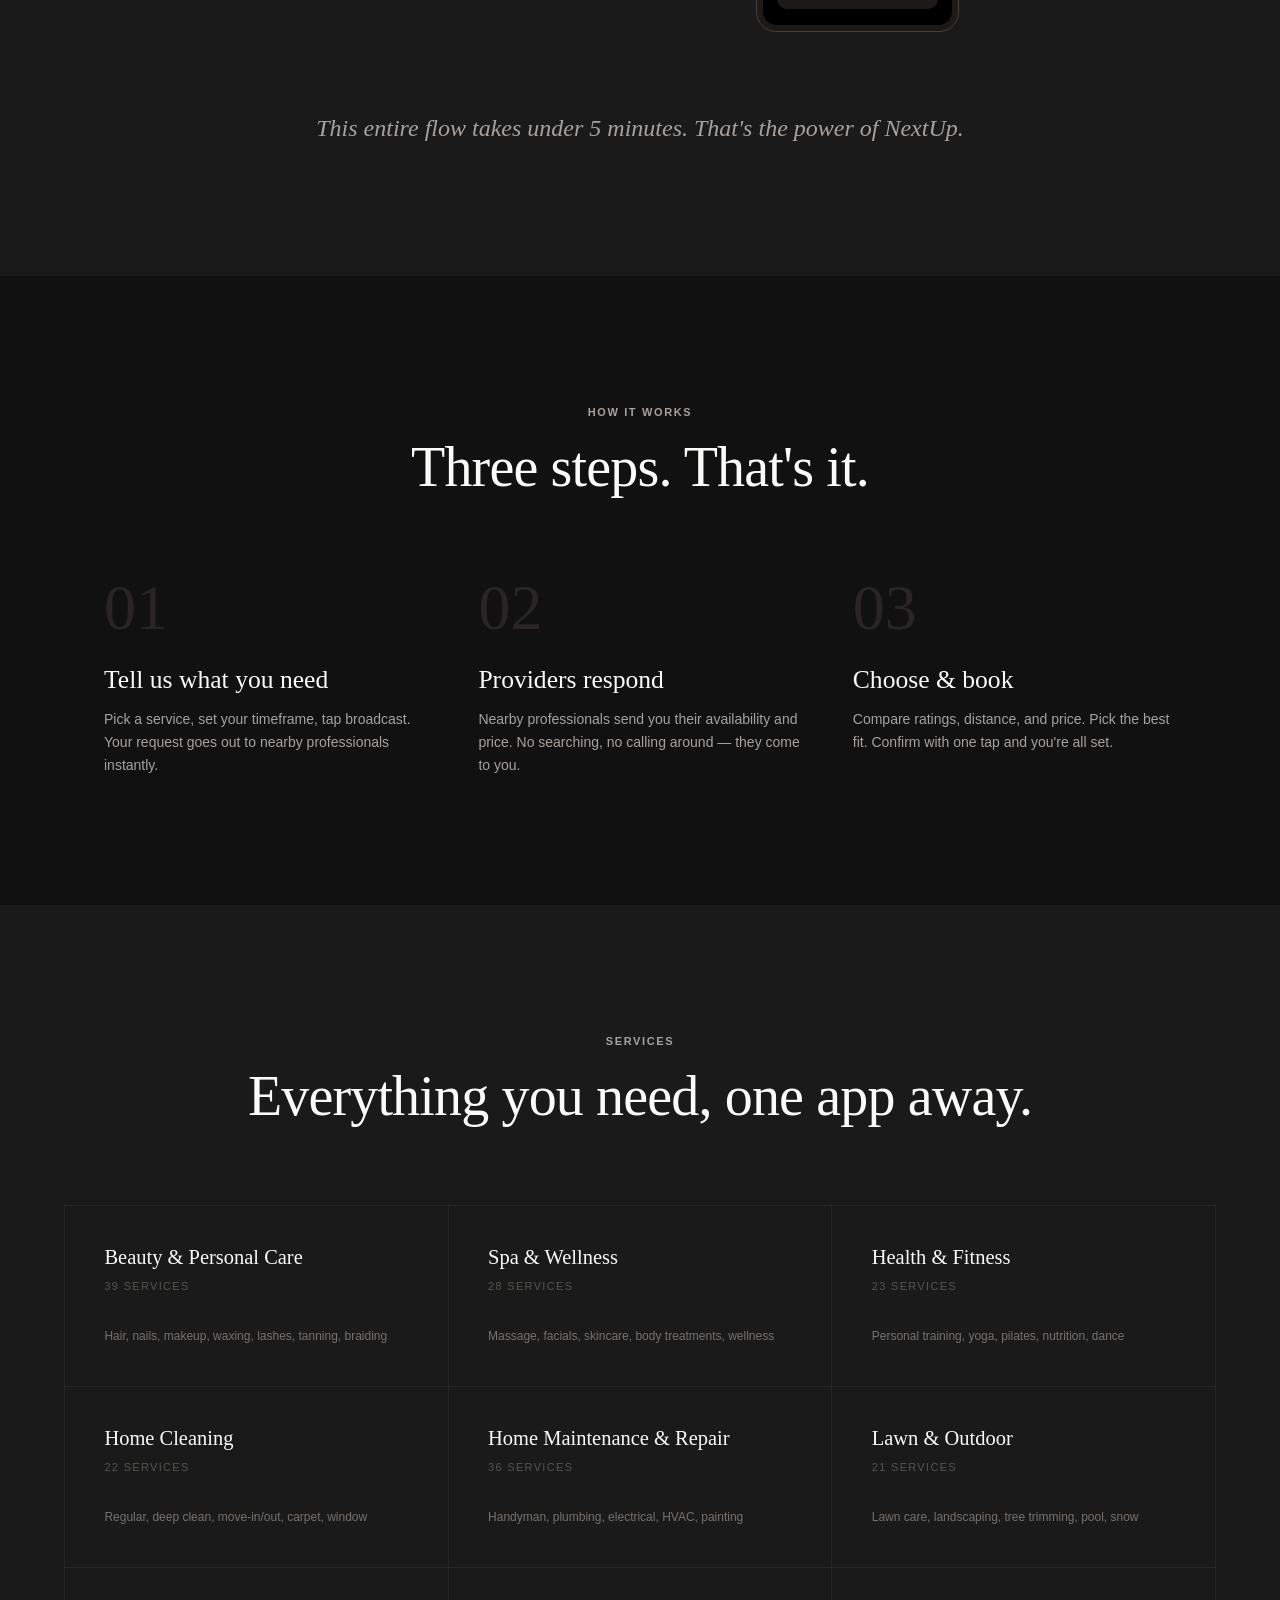
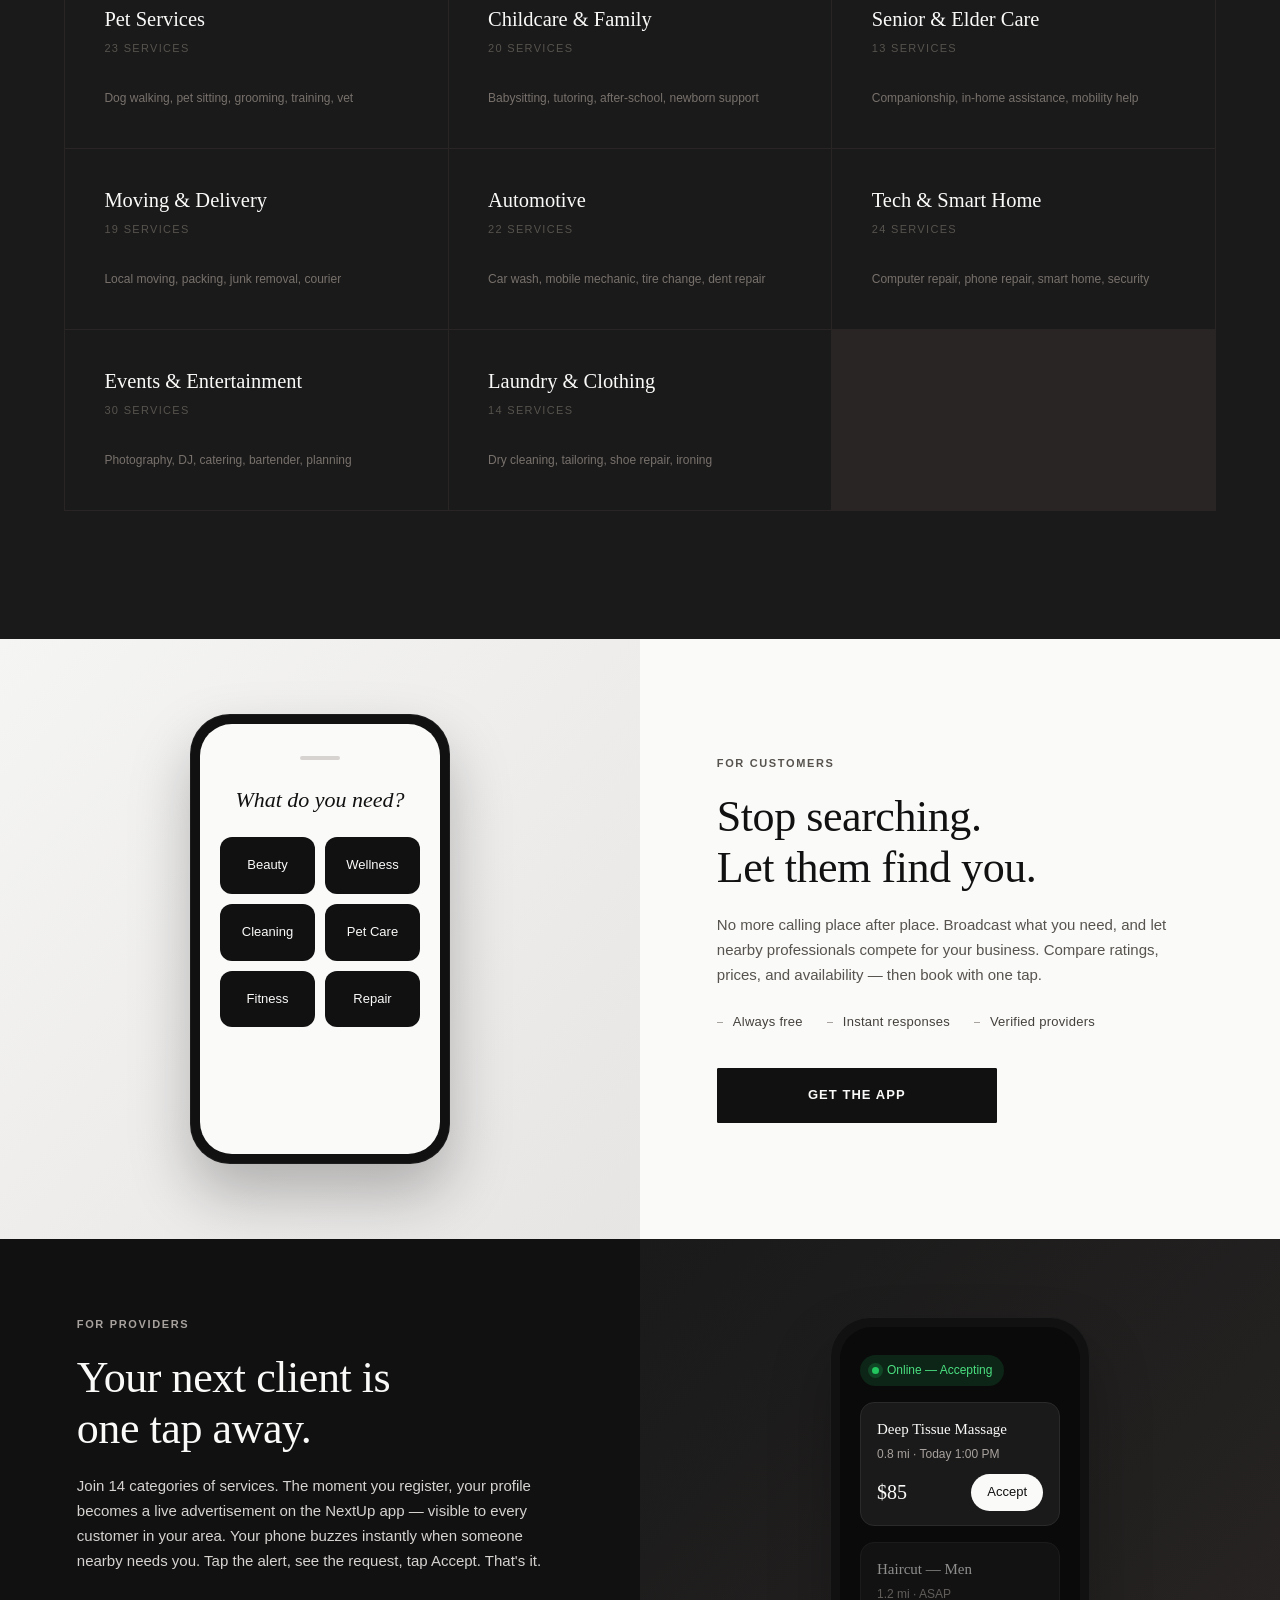
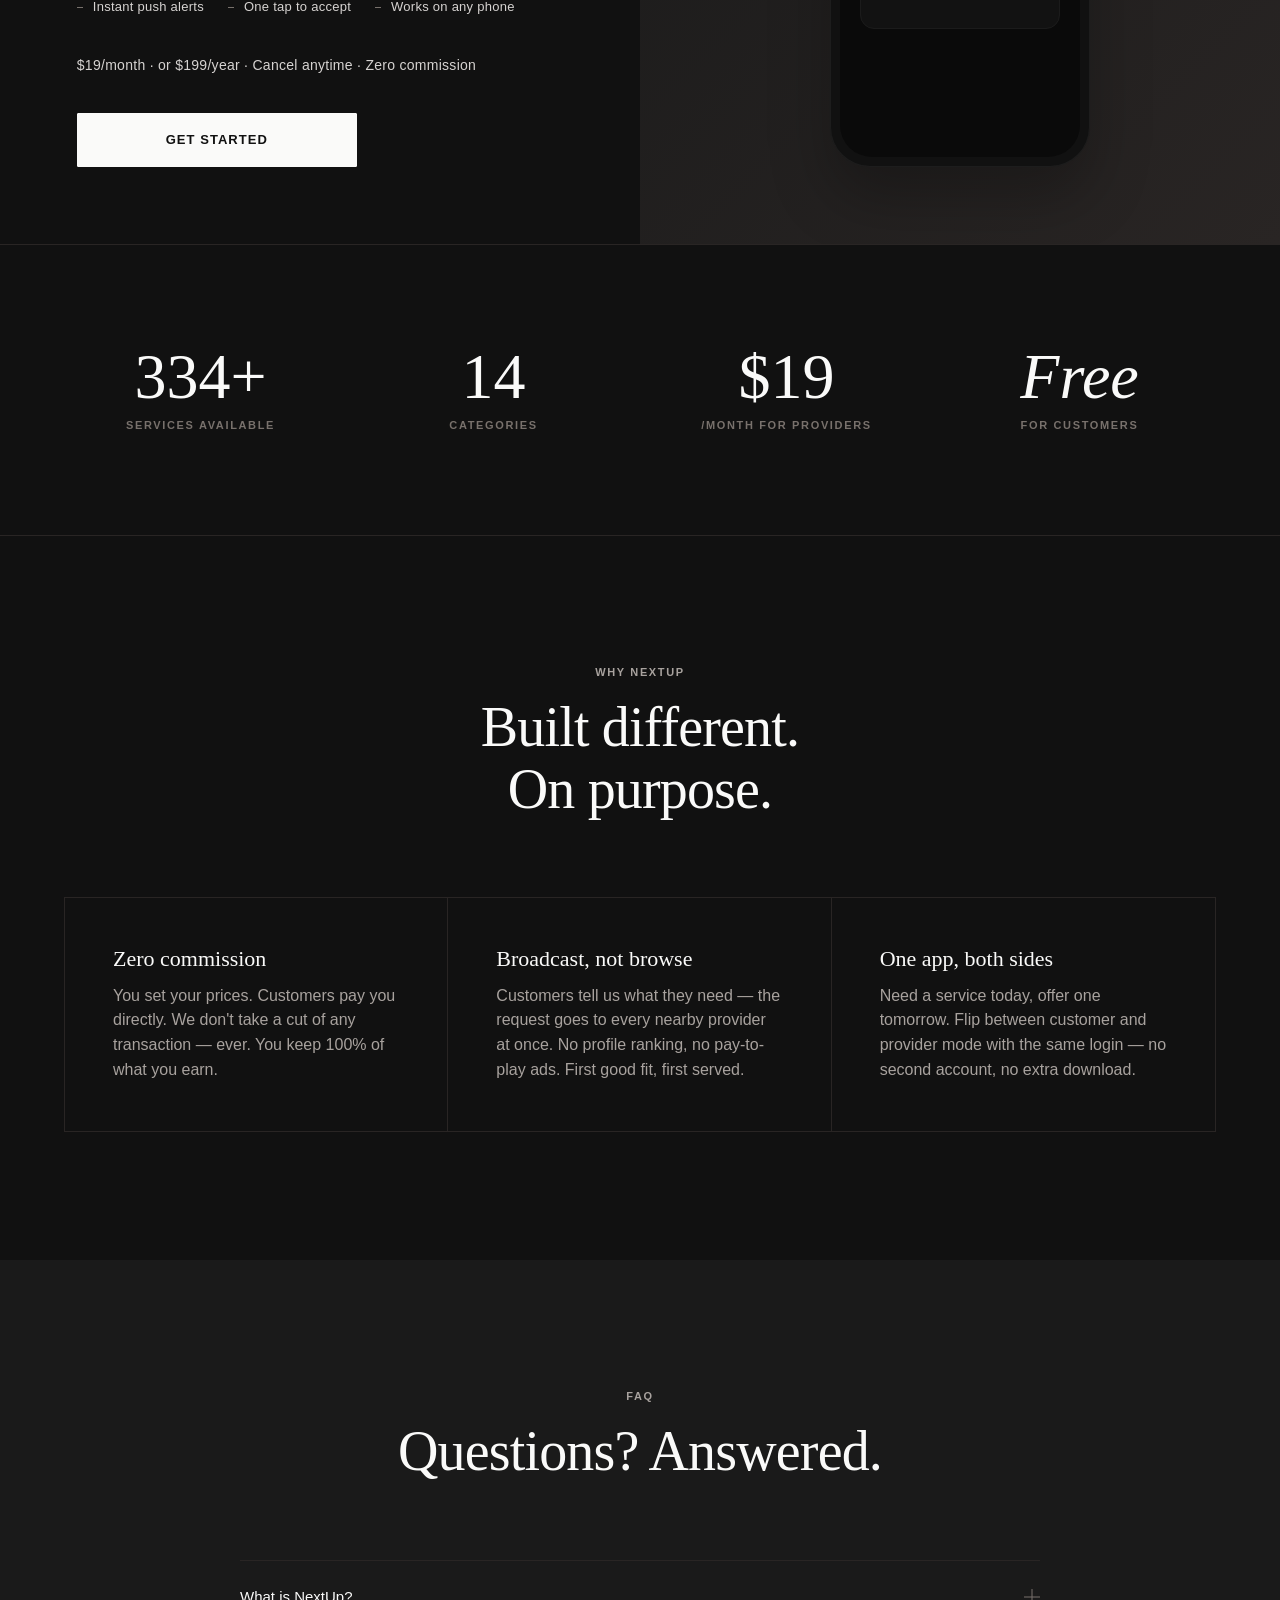
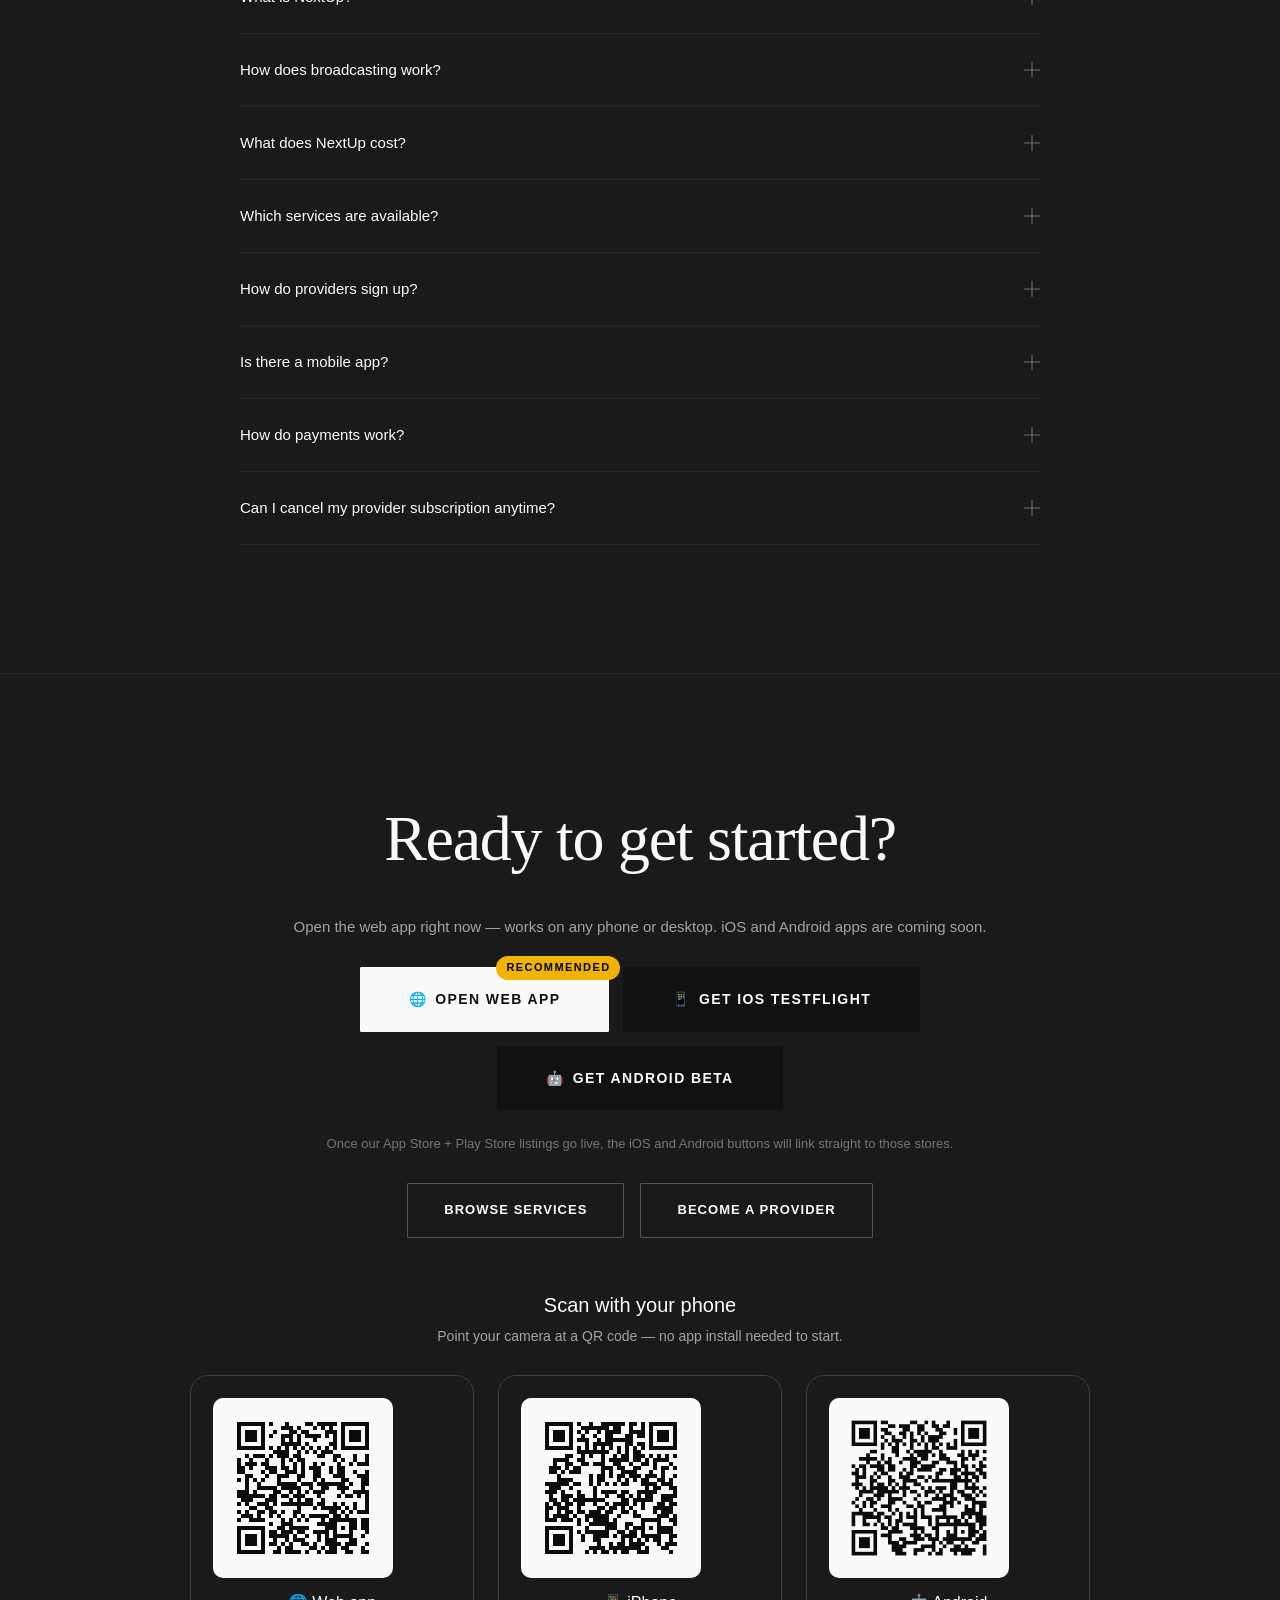
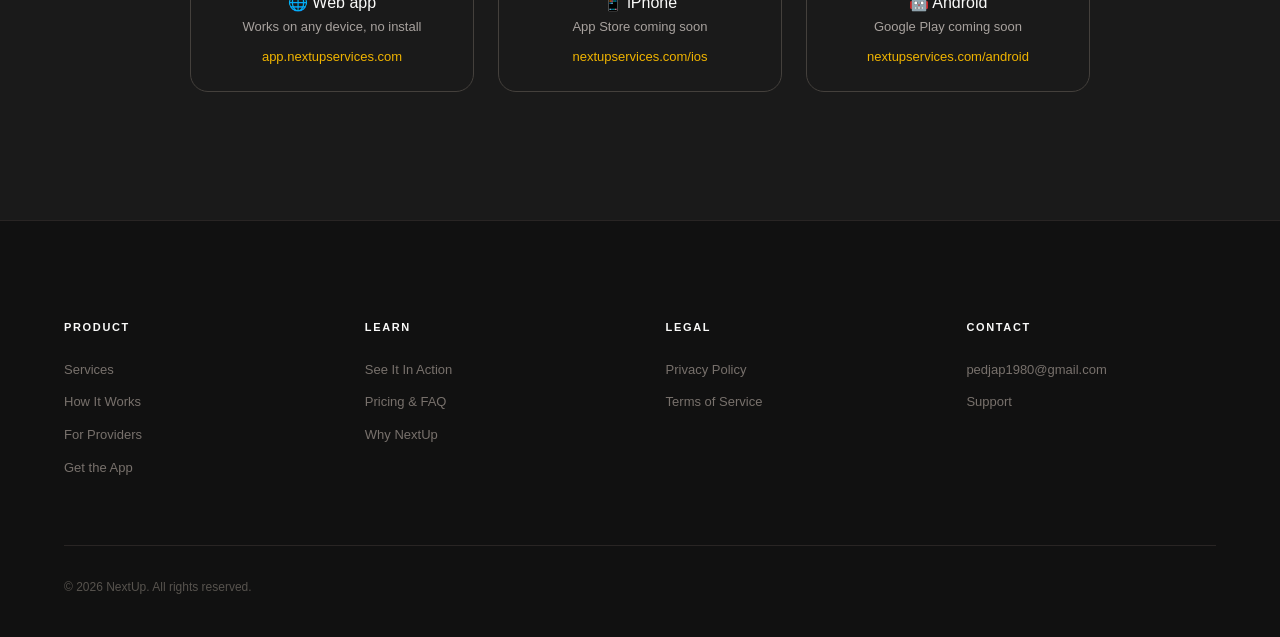
==== commit 12c724ea: "Add 3 QR codes + platform redirect pages - /ios/ and /android/ meta-refresh to app.nextupservices.co" ====
--- a/index.html
+++ b/index.html
@@ -802,6 +802,36 @@
         <a href="#services" class="btn btn--outline">Browse Services</a>
         <a href="#for-providers" class="btn btn--outline">Become a Provider</a>
       </div>
+
+      <!-- ==================== QR CODES ==================== -->
+      <div style="margin:56px auto 0; max-width:900px;">
+        <h3 style="text-align:center; font-size:20px; margin:0 0 8px; color:#fafaf9;">Scan with your phone</h3>
+        <p style="text-align:center; color:#a8a29e; margin:0 0 28px; font-size:14px;">Point your camera at a QR code — no app install needed to start.</p>
+        <div style="display:grid; grid-template-columns:repeat(auto-fit,minmax(220px,1fr)); gap:24px;">
+
+          <div style="background:#1a1a1a; border:1px solid #44403c; border-radius:18px; padding:22px; text-align:center;">
+            <img src="assets/qr/qr-web.png" alt="QR to web app" width="180" height="180" style="width:180px; height:180px; border-radius:10px; background:#fafaf9; padding:8px;">
+            <h4 style="margin:16px 0 4px; font-size:16px; color:#fafaf9;">🌐 Web app</h4>
+            <p style="margin:0 0 6px; color:#a8a29e; font-size:13px;">Works on any device, no install</p>
+            <a href="https://app.nextupservices.com" style="color:#f0b400; font-size:13px;">app.nextupservices.com</a>
+          </div>
+
+          <div style="background:#1a1a1a; border:1px solid #44403c; border-radius:18px; padding:22px; text-align:center;">
+            <img src="assets/qr/qr-ios.png" alt="QR for iPhone" width="180" height="180" style="width:180px; height:180px; border-radius:10px; background:#fafaf9; padding:8px;">
+            <h4 style="margin:16px 0 4px; font-size:16px; color:#fafaf9;">📱 iPhone</h4>
+            <p style="margin:0 0 6px; color:#a8a29e; font-size:13px;">App Store coming soon</p>
+            <a href="/ios/" style="color:#f0b400; font-size:13px;">nextupservices.com/ios</a>
+          </div>
+
+          <div style="background:#1a1a1a; border:1px solid #44403c; border-radius:18px; padding:22px; text-align:center;">
+            <img src="assets/qr/qr-android.png" alt="QR for Android" width="180" height="180" style="width:180px; height:180px; border-radius:10px; background:#fafaf9; padding:8px;">
+            <h4 style="margin:16px 0 4px; font-size:16px; color:#fafaf9;">🤖 Android</h4>
+            <p style="margin:0 0 6px; color:#a8a29e; font-size:13px;">Google Play coming soon</p>
+            <a href="/android/" style="color:#f0b400; font-size:13px;">nextupservices.com/android</a>
+          </div>
+
+        </div>
+      </div>
     </div>
   </section>
 
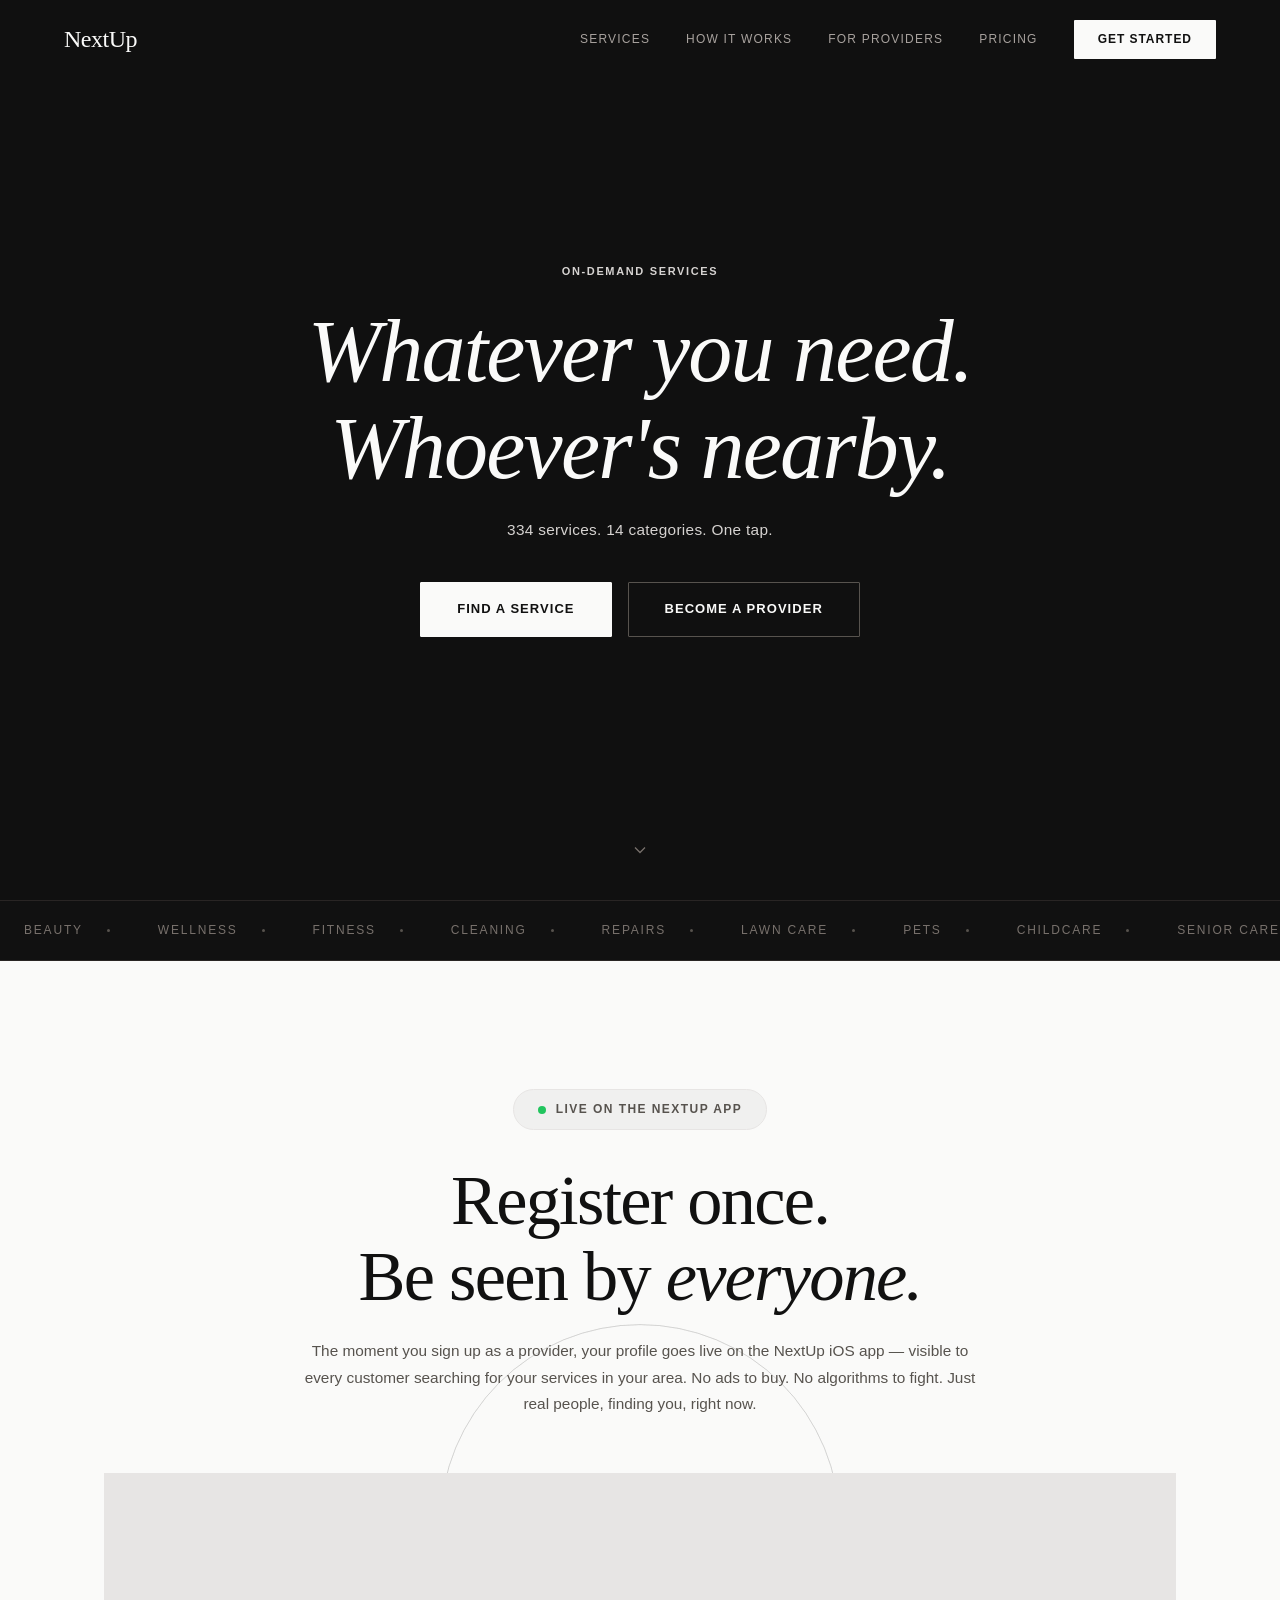
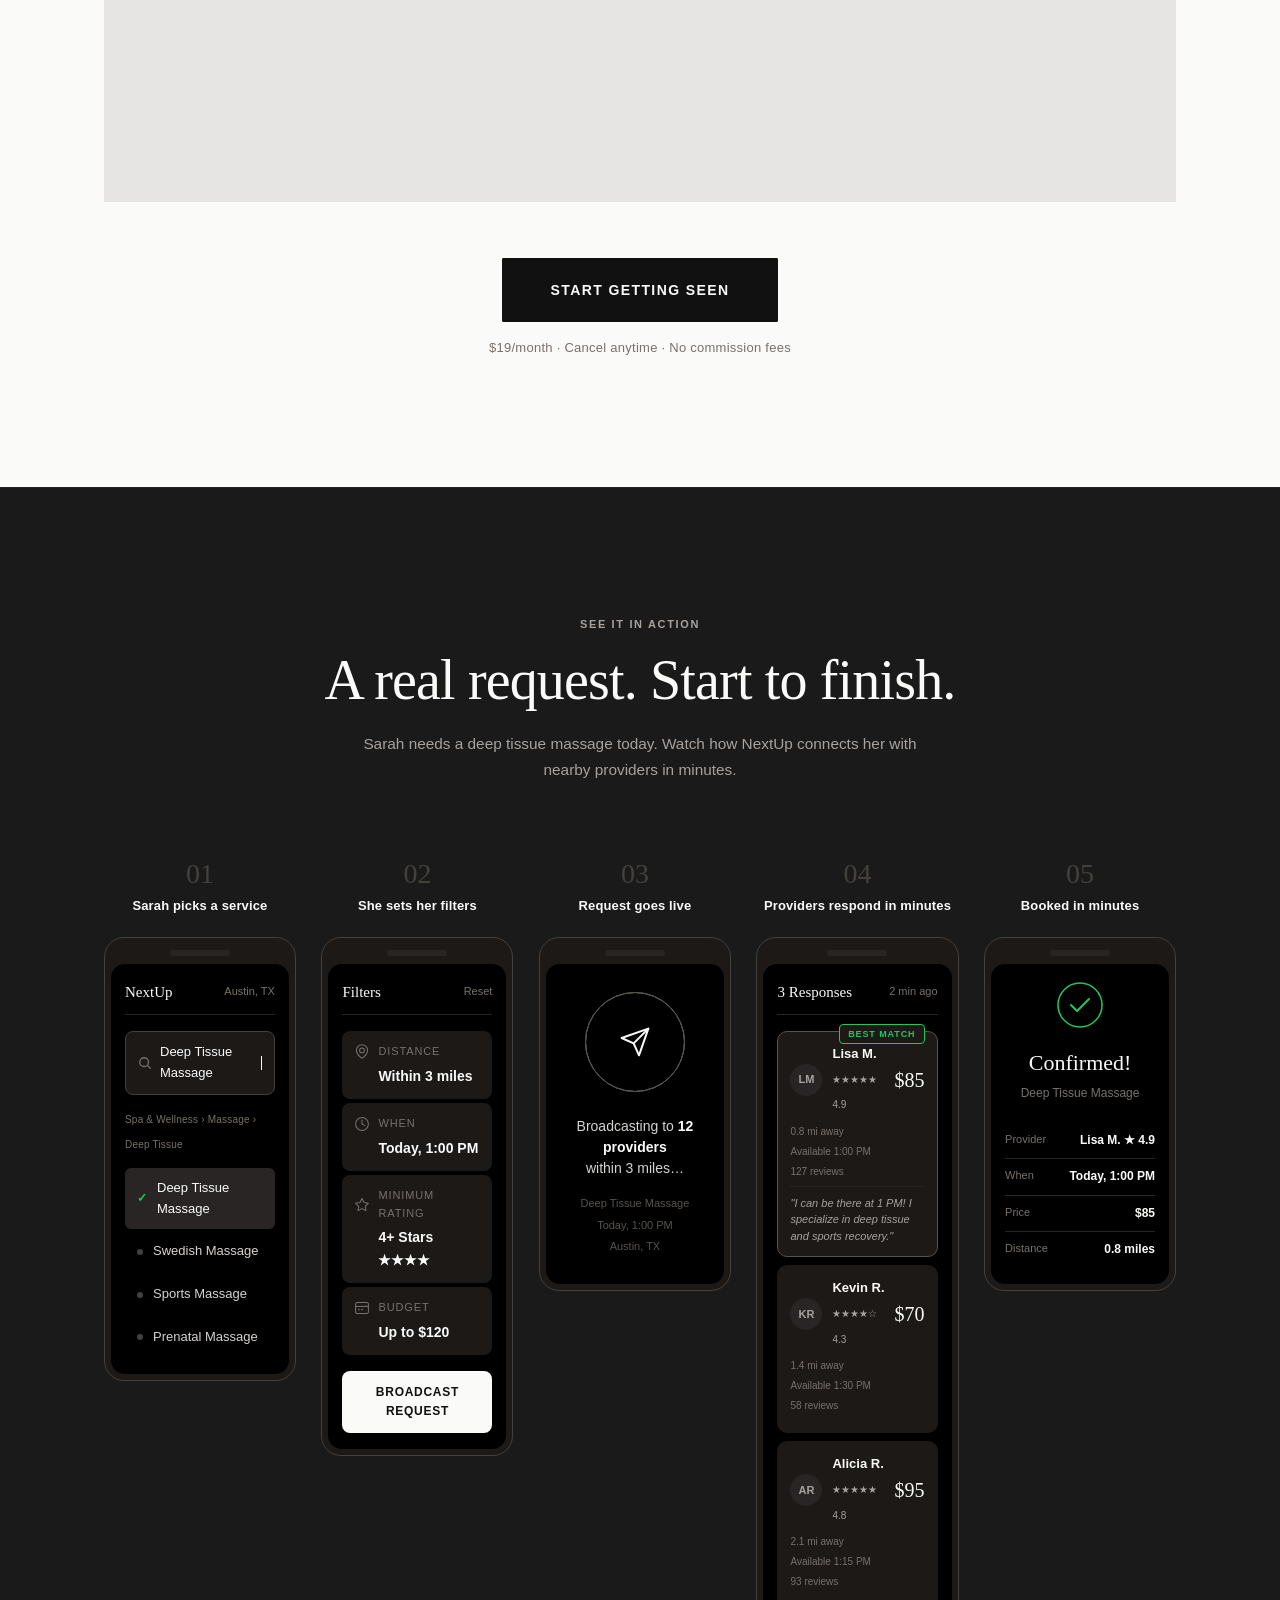
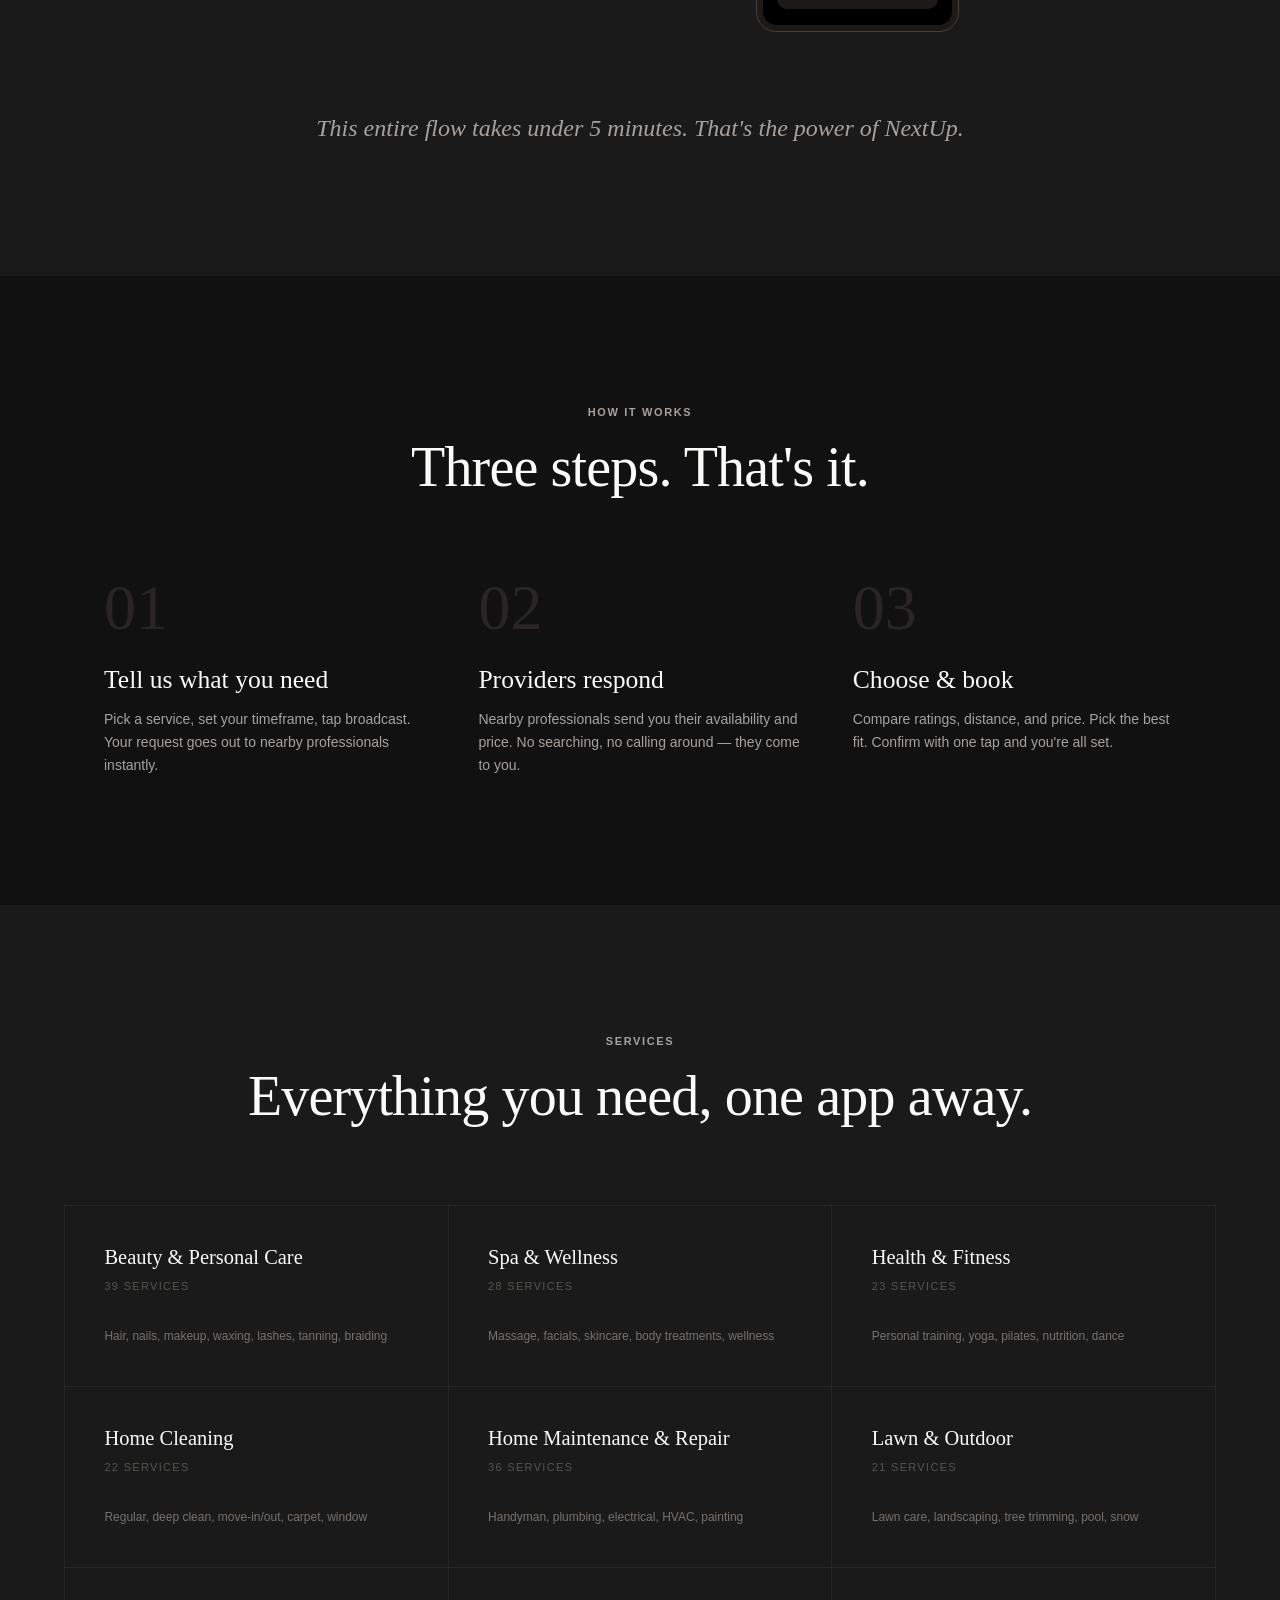
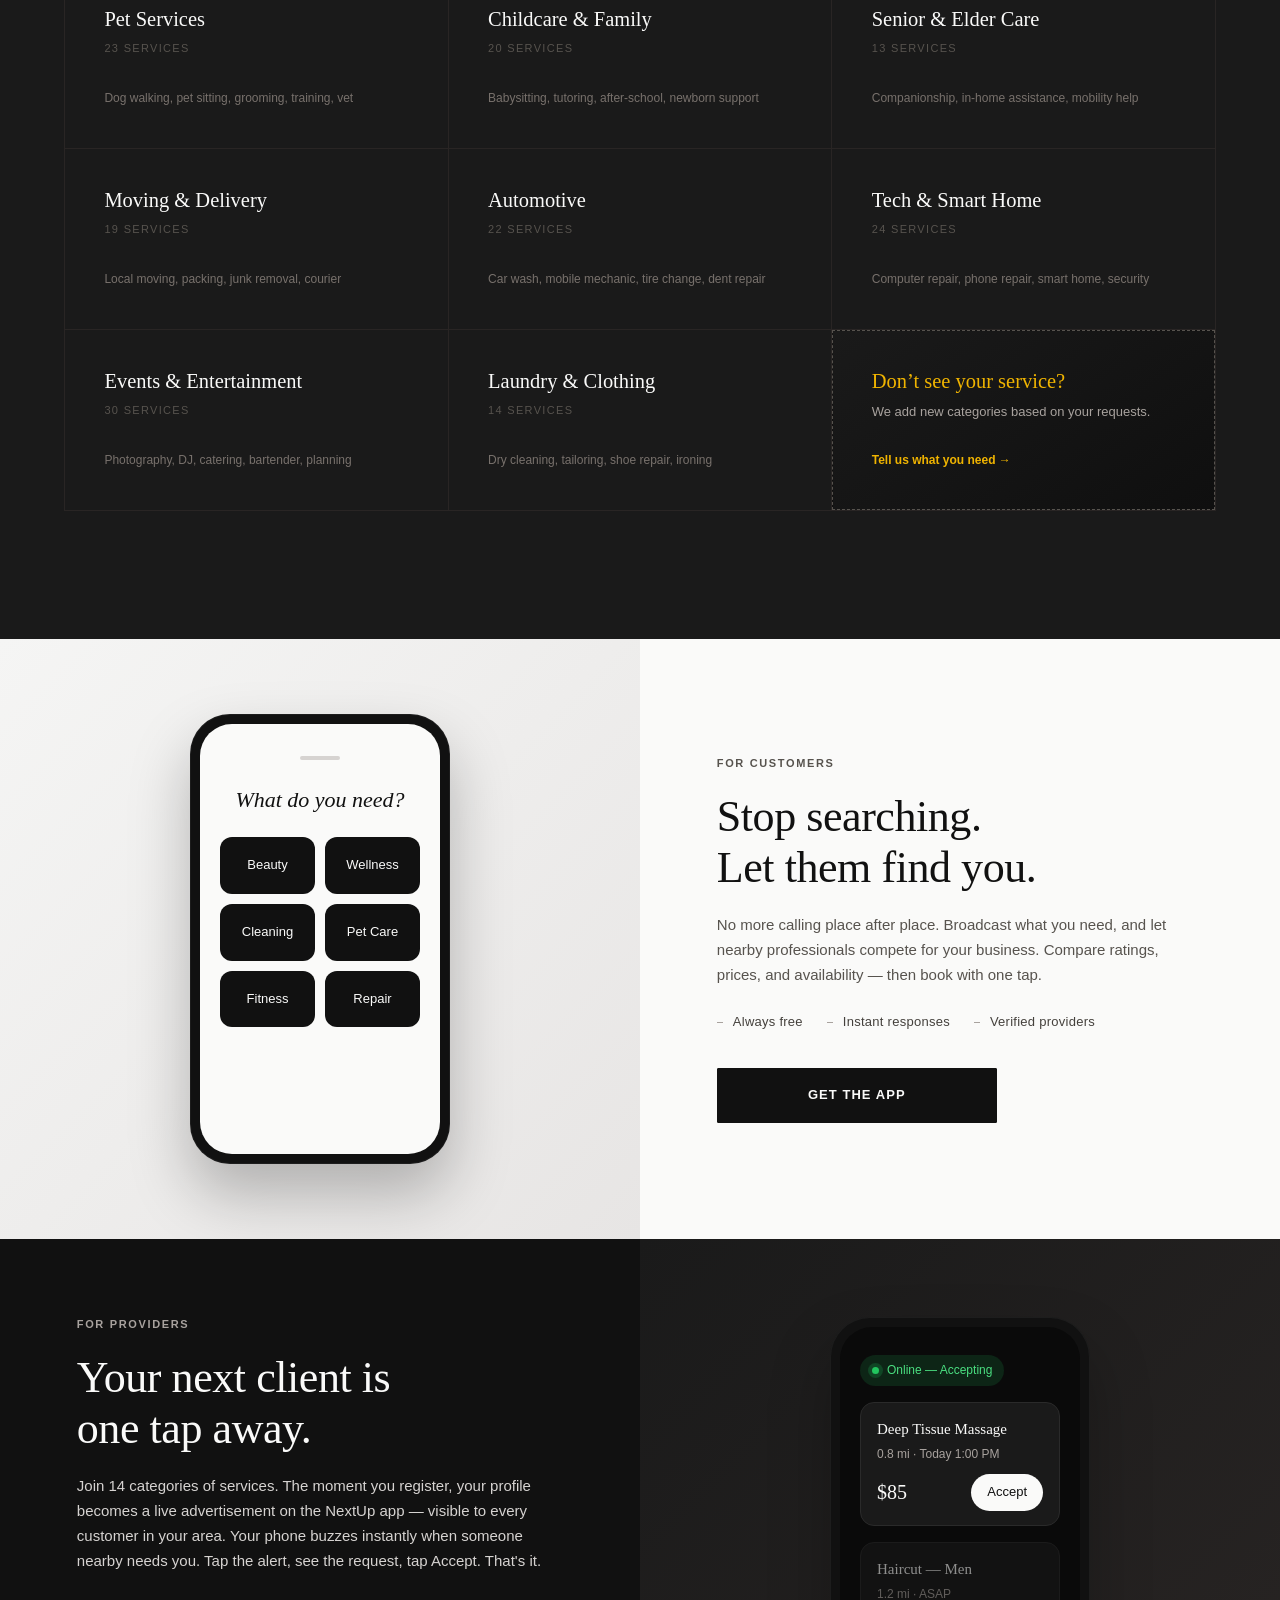
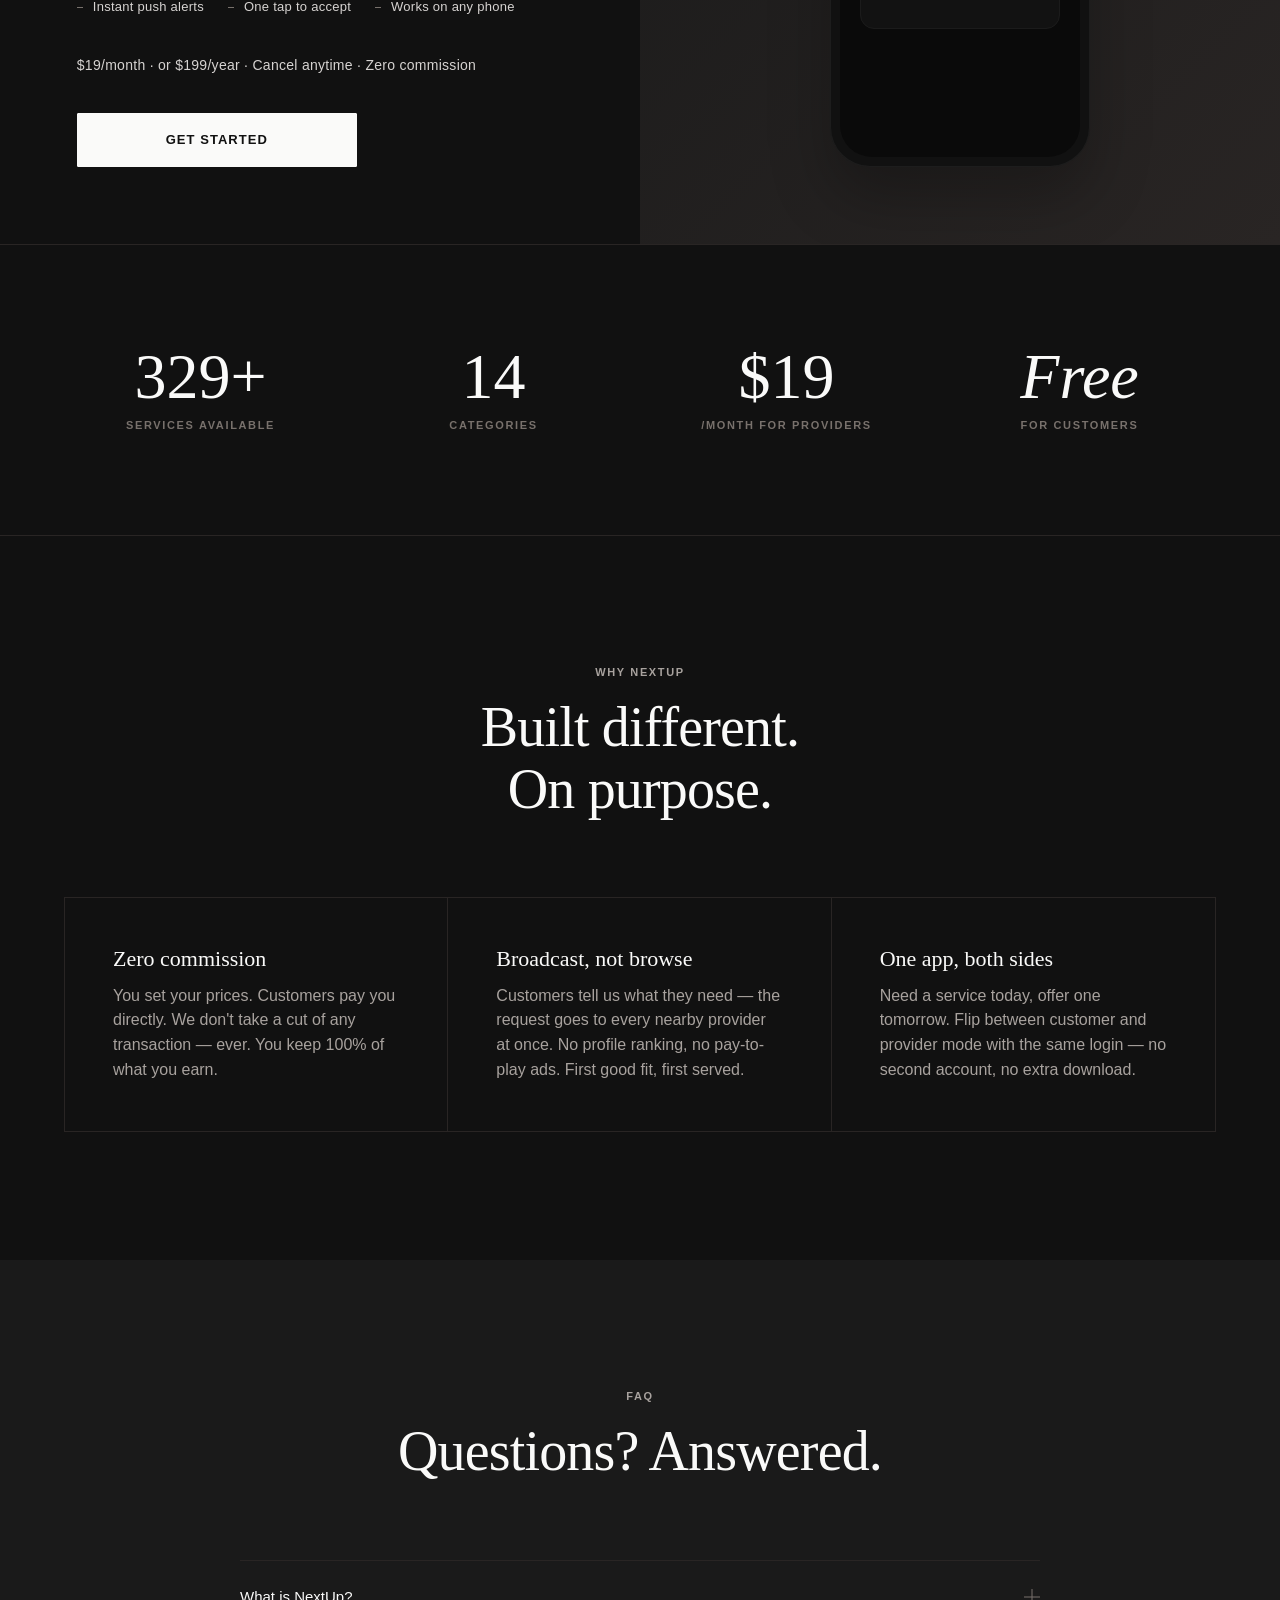
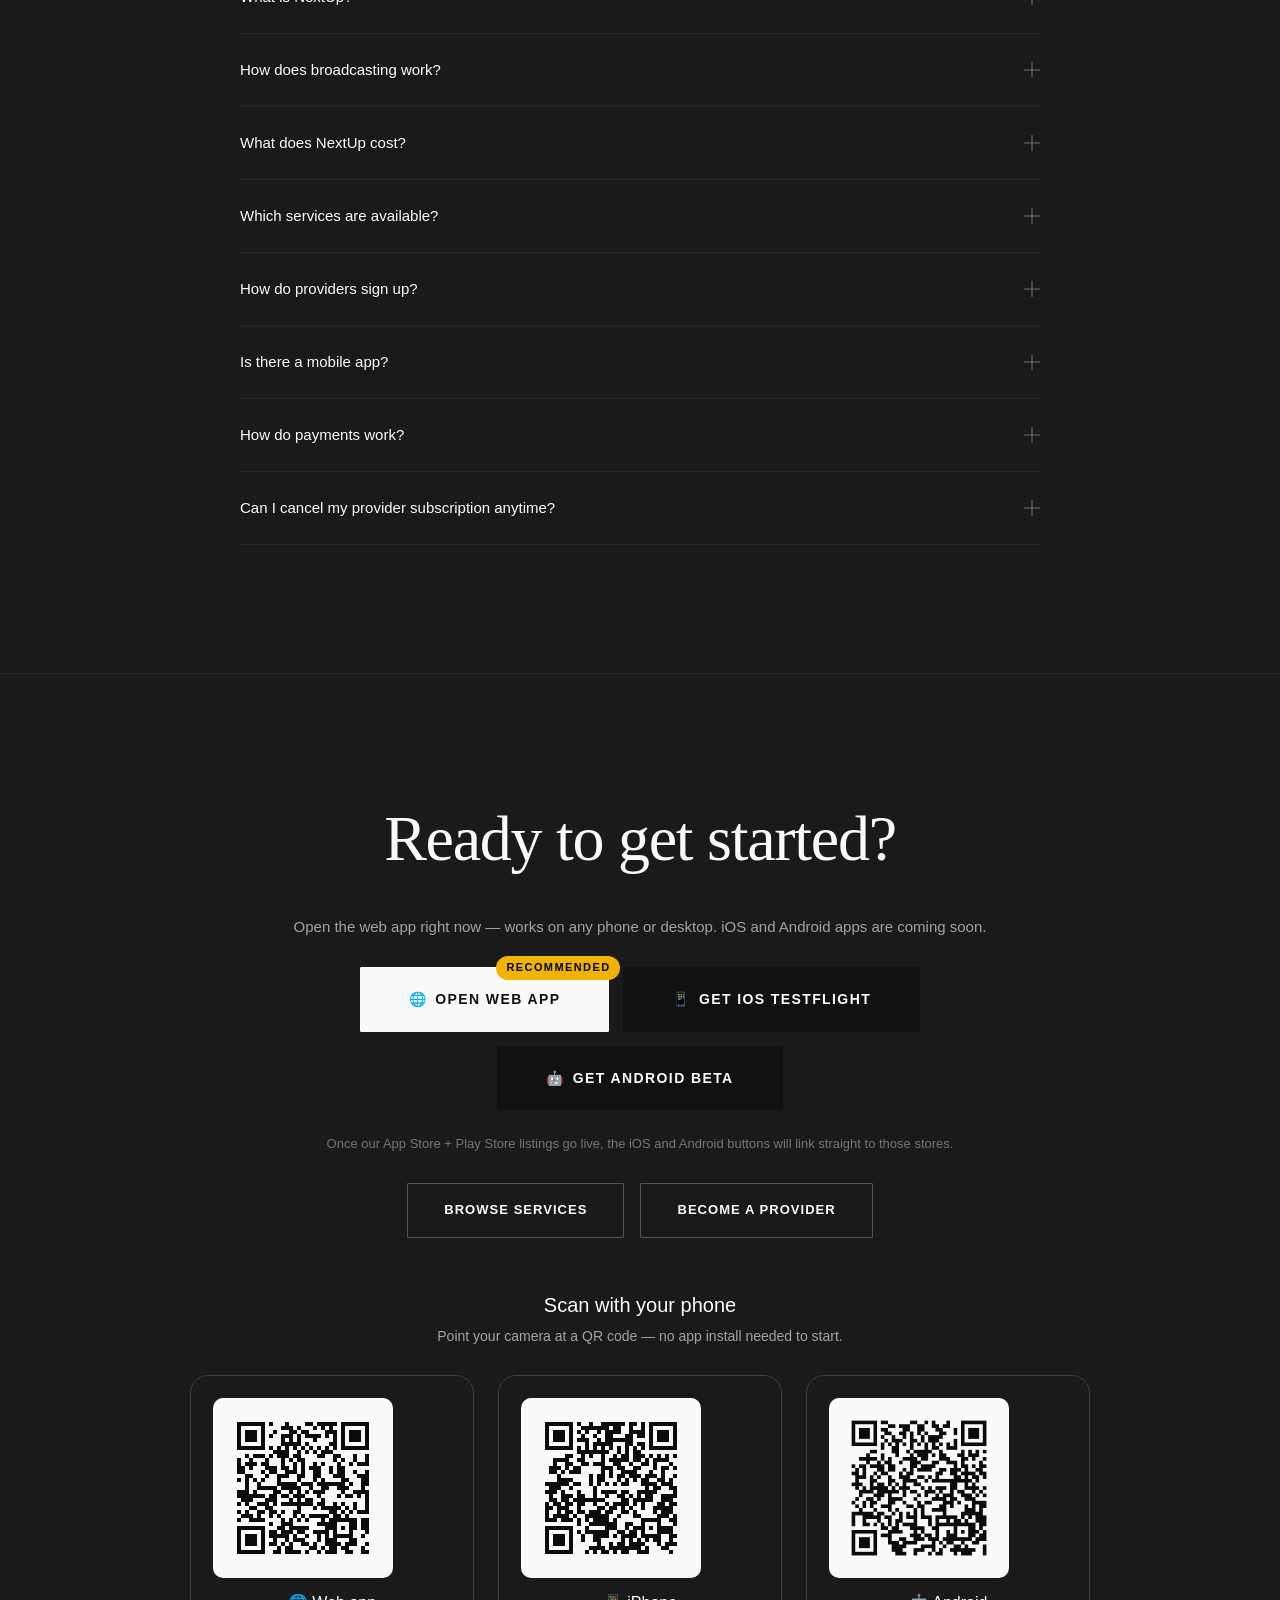
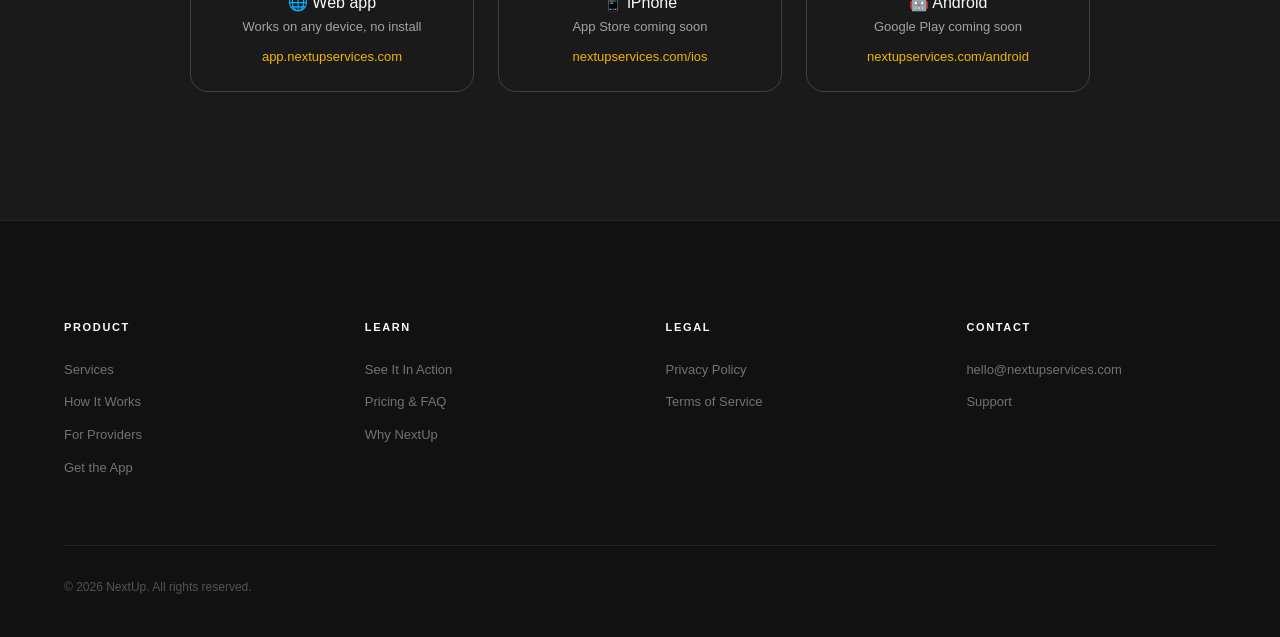
==== commit 212d8a74: "Footer + privacy/terms: swap Gmail for branded @nextupservices.com addresses (hello@, support@, priv" ====
--- a/index.html
+++ b/index.html
@@ -528,6 +528,12 @@
           <p class="service-card__count">14 services</p>
           <p class="service-card__examples">Dry cleaning, tailoring, shoe repair, ironing</p>
         </div>
+        <a class="service-card service-card--cta reveal reveal-delay-2"
+           href="mailto:privacy@nextupservices.com?subject=Service%20request&body=Hi%20NextUp%20team%2C%20I%27d%20love%20to%20see%20the%20following%20service%20added%3A%0A%0A">
+          <h3 class="service-card__name">Don&rsquo;t see your service?</h3>
+          <p class="service-card__count">We add new categories based on your requests.</p>
+          <p class="service-card__examples" style="color:#f0b400; font-weight:600;">Tell us what you need &rarr;</p>
+        </a>
       </div>
     </div>
   </section>
@@ -877,8 +883,8 @@
         </div>
         <div>
           <h4 class="footer__heading">Contact</h4>
-          <a href="mailto:pedjap1980@gmail.com" class="footer__link">pedjap1980@gmail.com</a>
-          <a href="mailto:pedjap1980@gmail.com?subject=NextUp support" class="footer__link">Support</a>
+          <a href="mailto:hello@nextupservices.com" class="footer__link">hello@nextupservices.com</a>
+          <a href="mailto:support@nextupservices.com?subject=NextUp support" class="footer__link">Support</a>
         </div>
       </div>
       <div class="footer__bottom">
--- a/style.css
+++ b/style.css
@@ -727,6 +727,28 @@
   margin-top: auto;
 }
 
+/* CTA variant — fills the empty grid cell, invites user action */
+.service-card--cta {
+  background: linear-gradient(145deg, #1a1a1a 0%, #0f0f0f 100%);
+  border: 1px dashed #57534e;
+  text-decoration: none;
+  cursor: pointer;
+}
+.service-card--cta:hover {
+  border-color: var(--accent, #f0b400);
+  border-style: solid;
+  transform: translateY(-2px);
+}
+.service-card--cta .service-card__name {
+  color: #f0b400;
+}
+.service-card--cta .service-card__count {
+  color: #a8a29e;
+  letter-spacing: 0;
+  text-transform: none;
+  font-size: 13px;
+}
+
 /* === EDITORIAL SPLIT === */
 .editorial {
   display: grid;
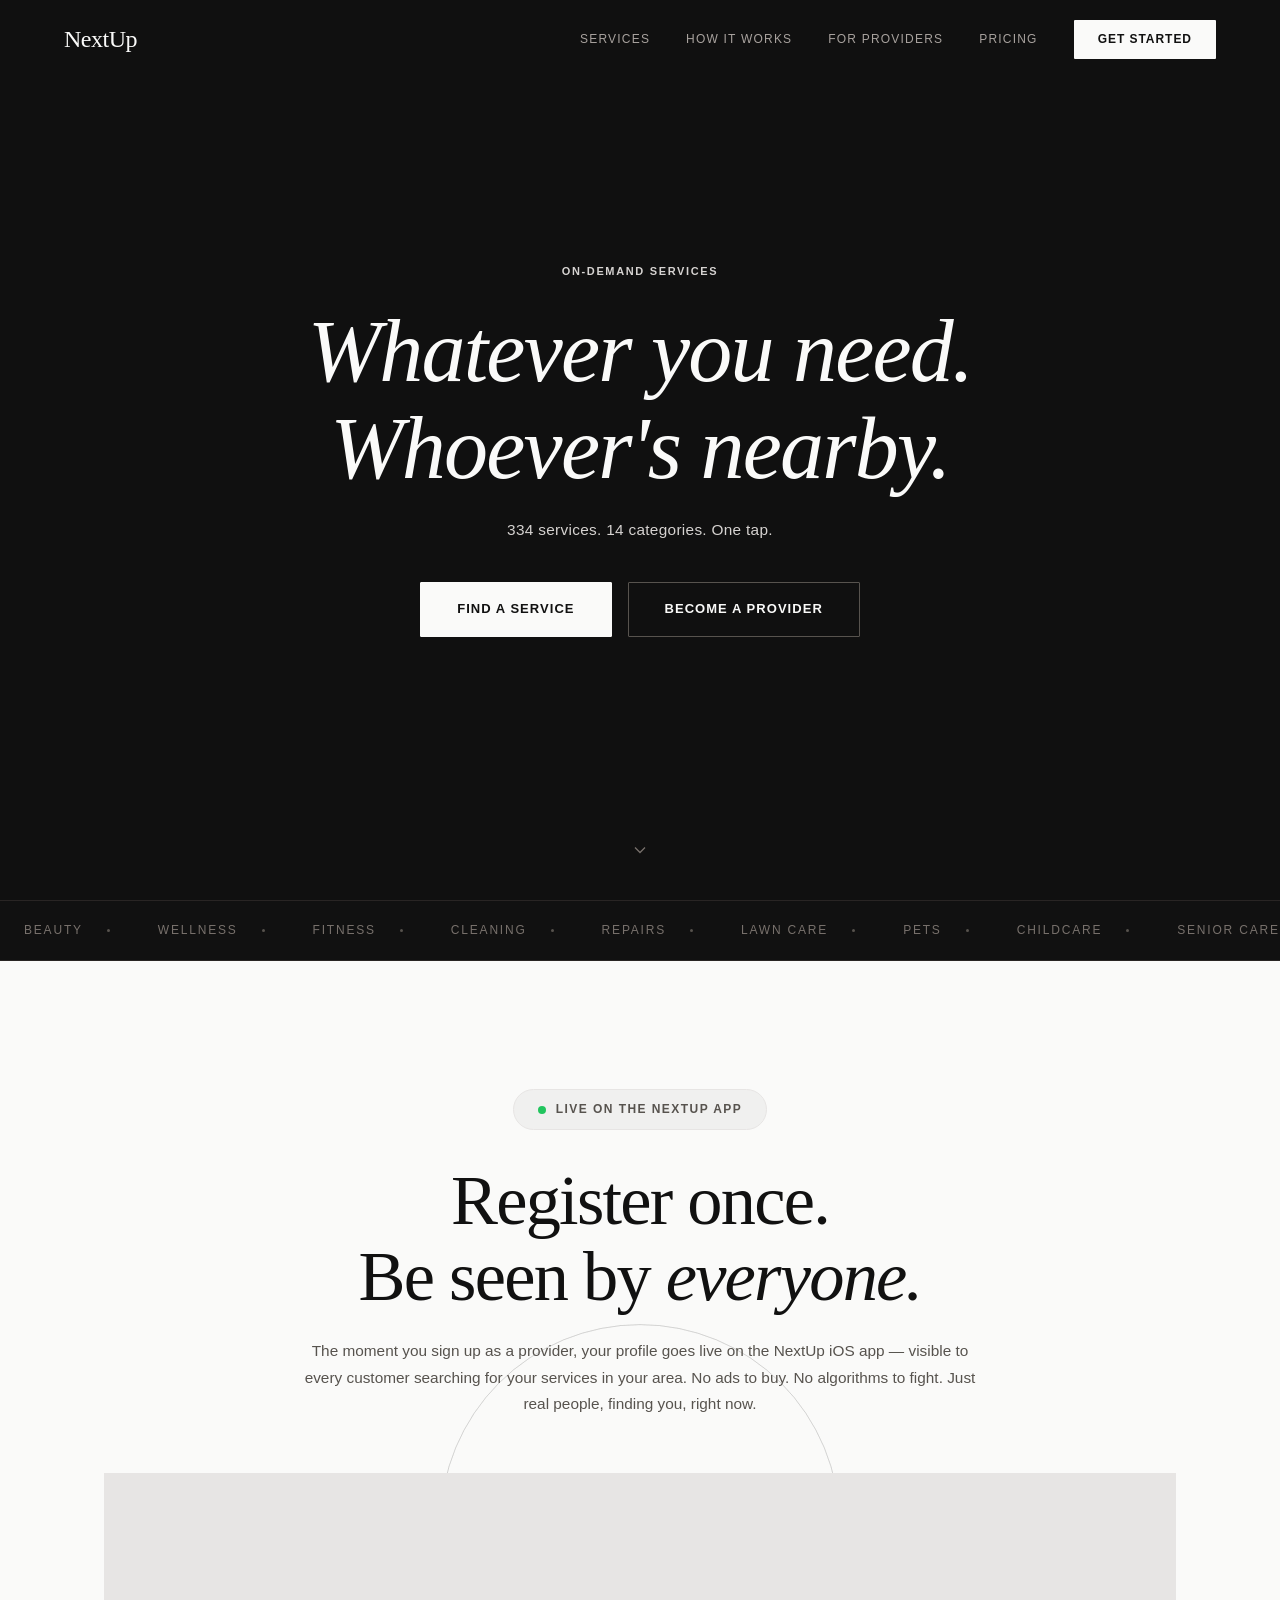
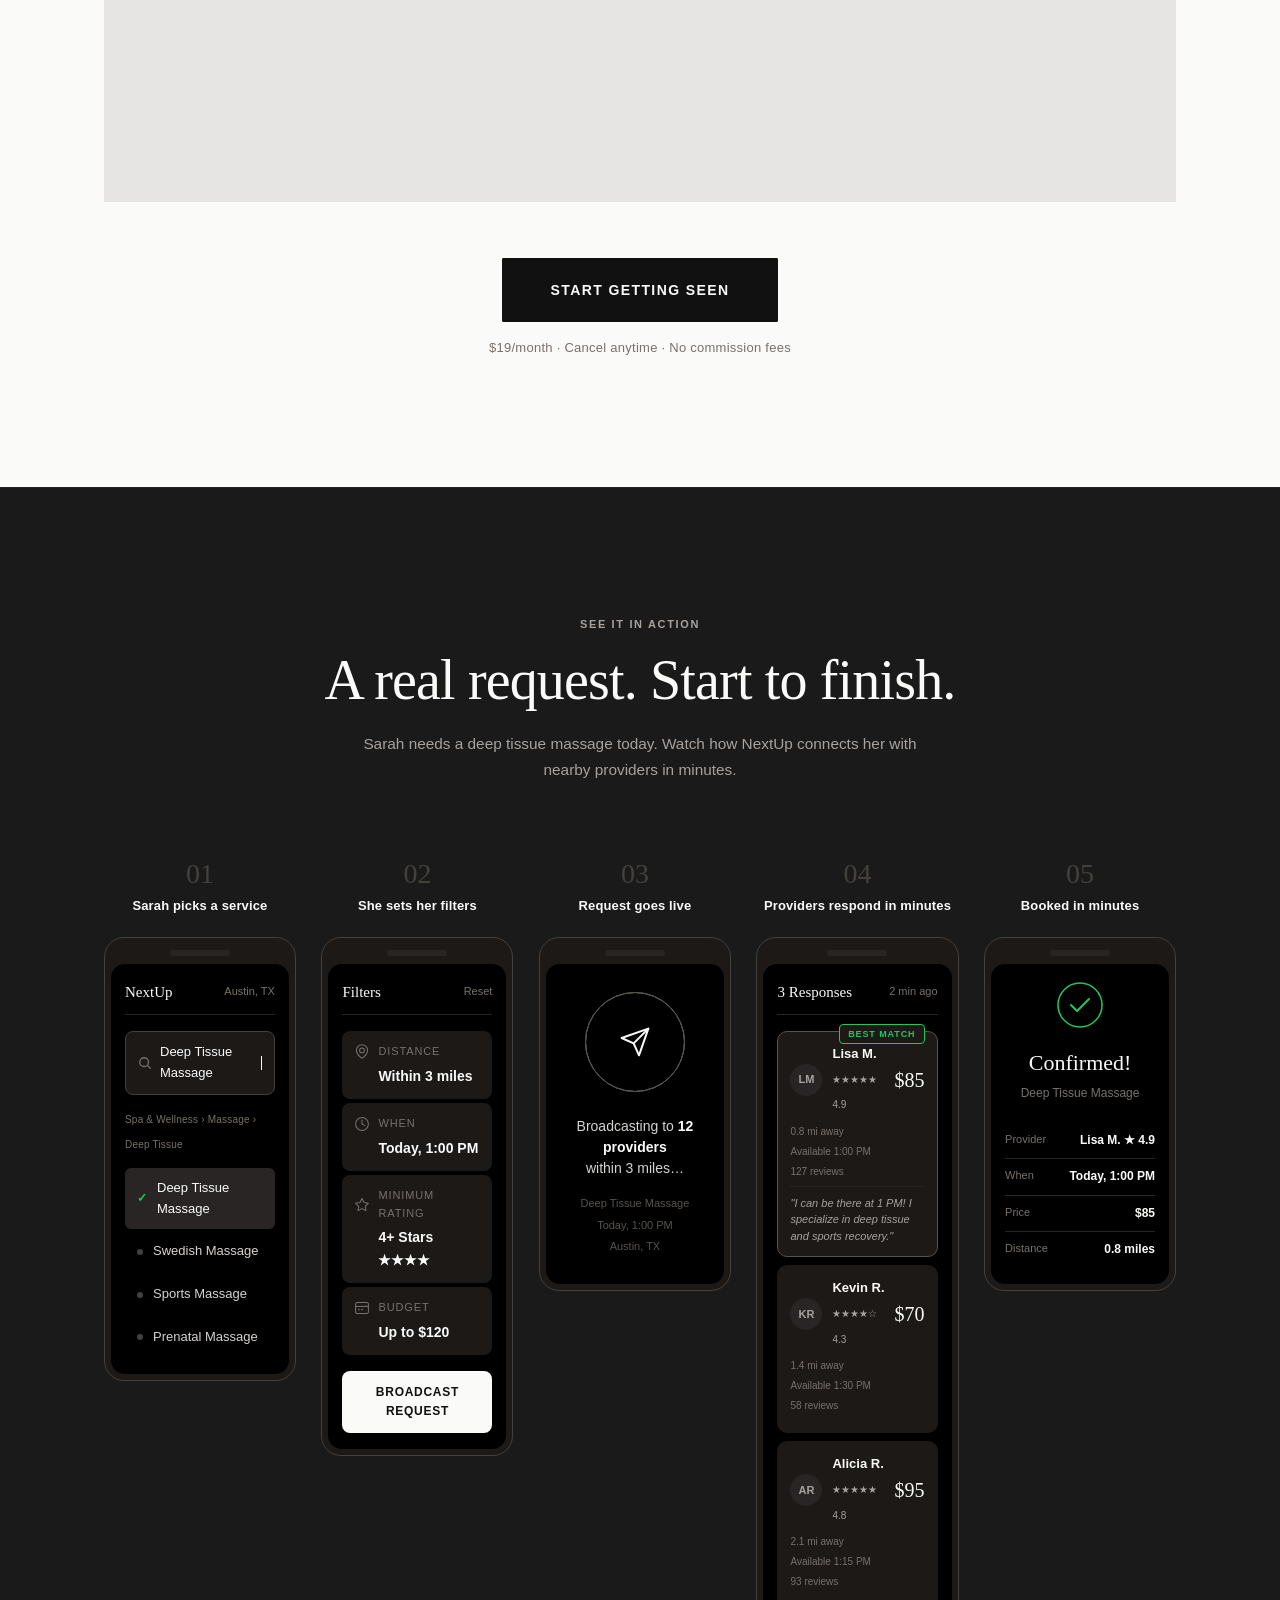
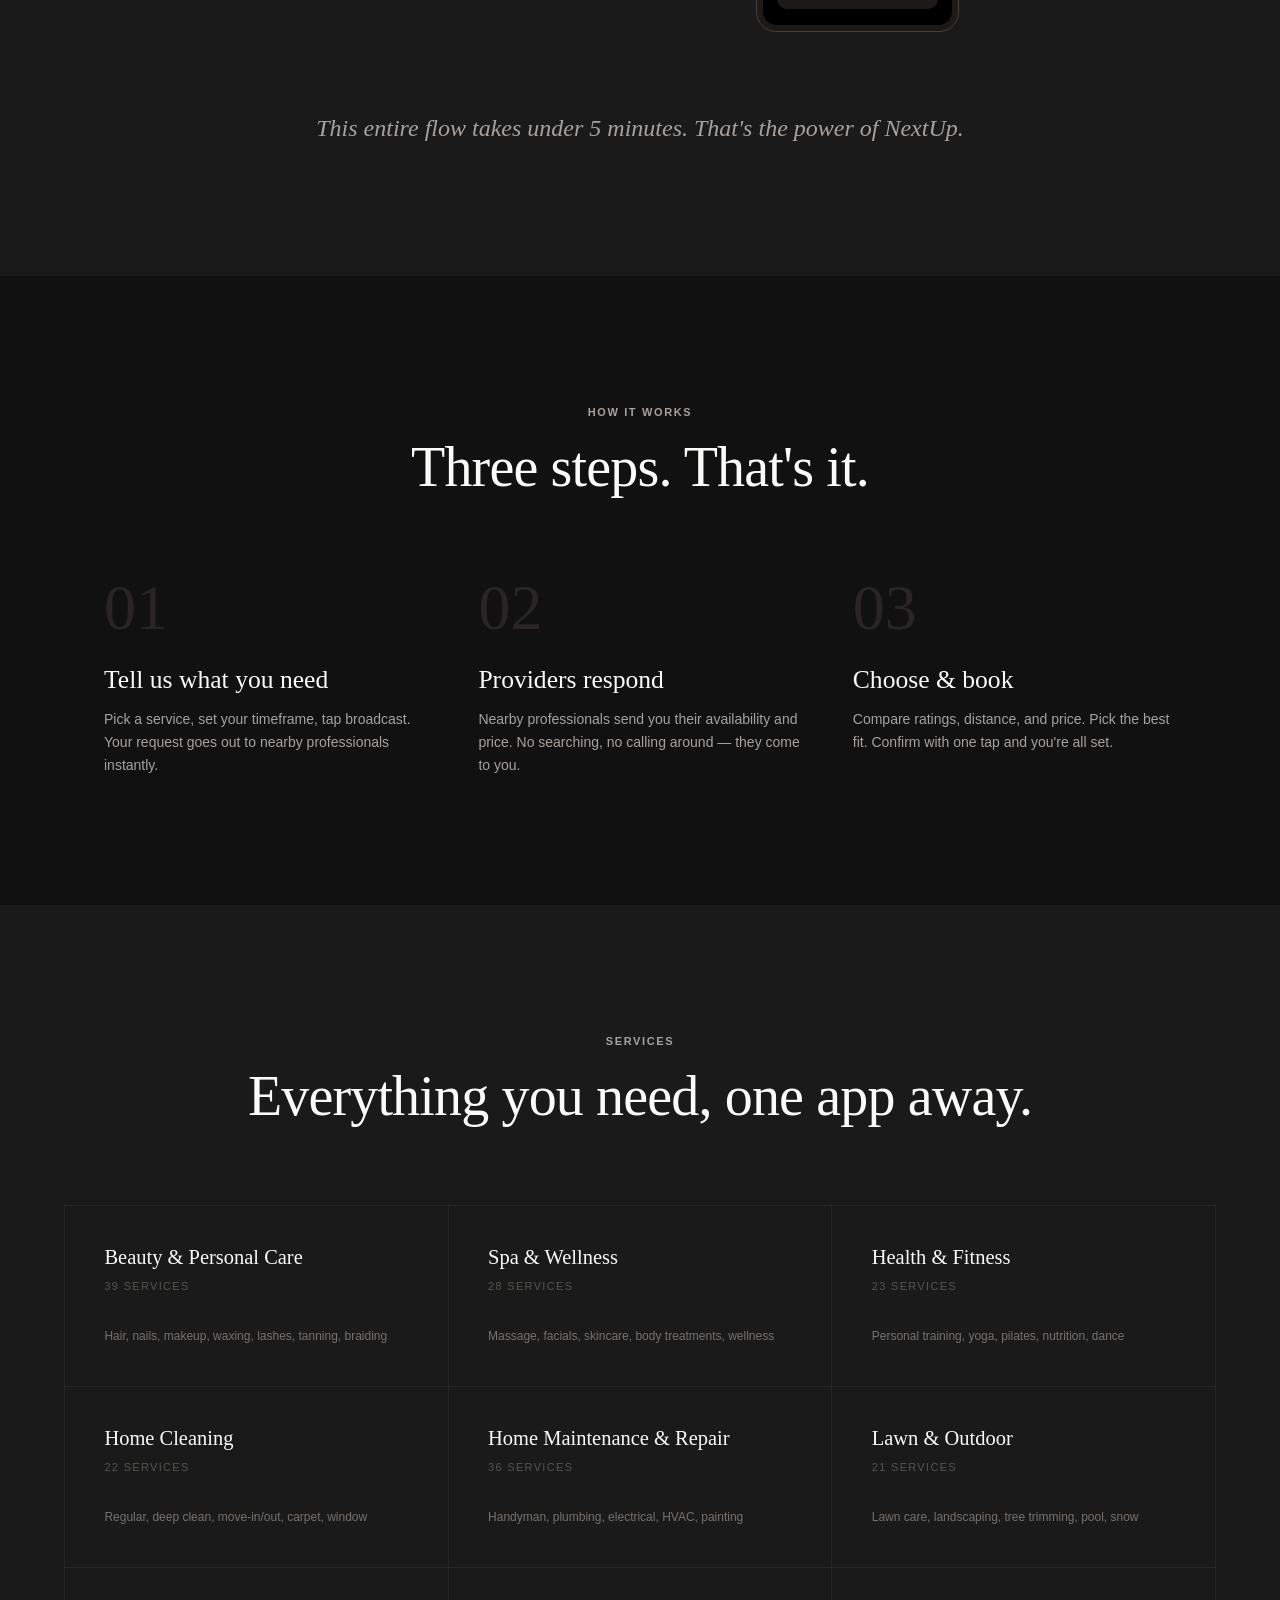
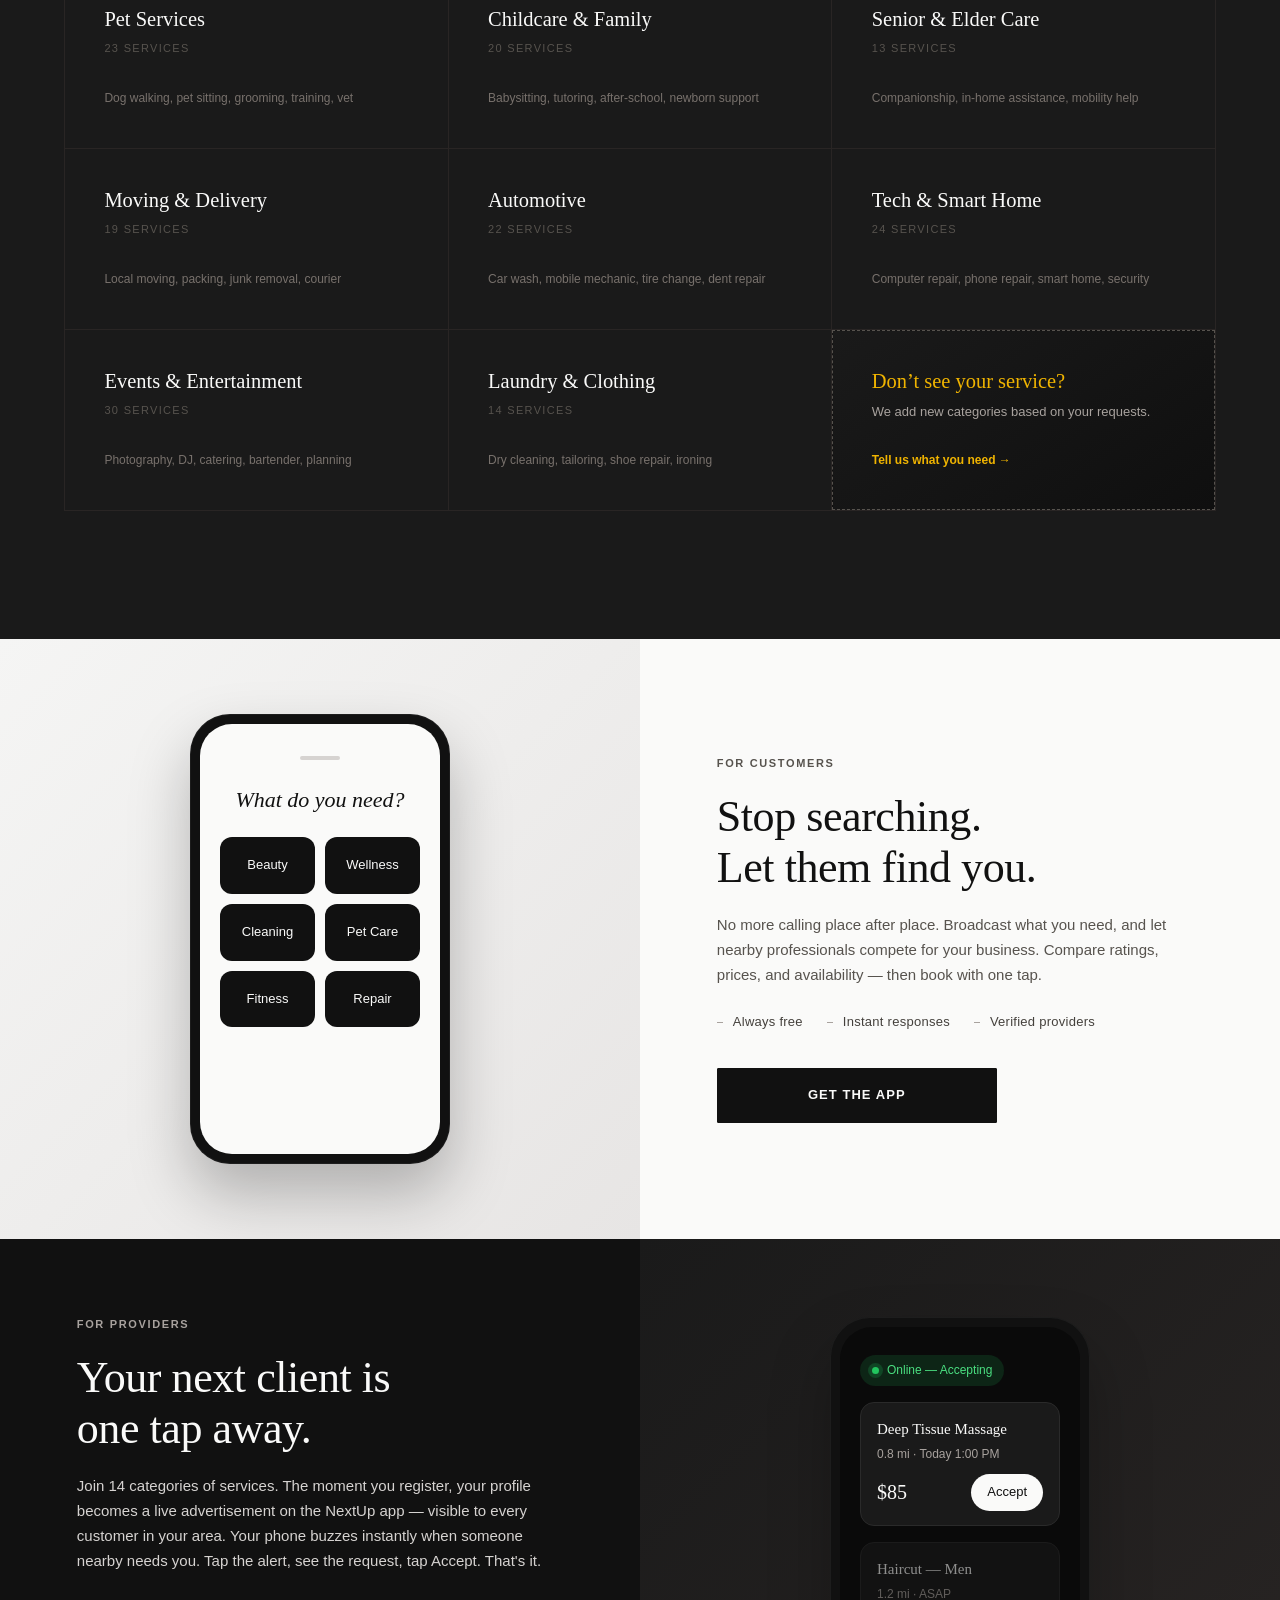
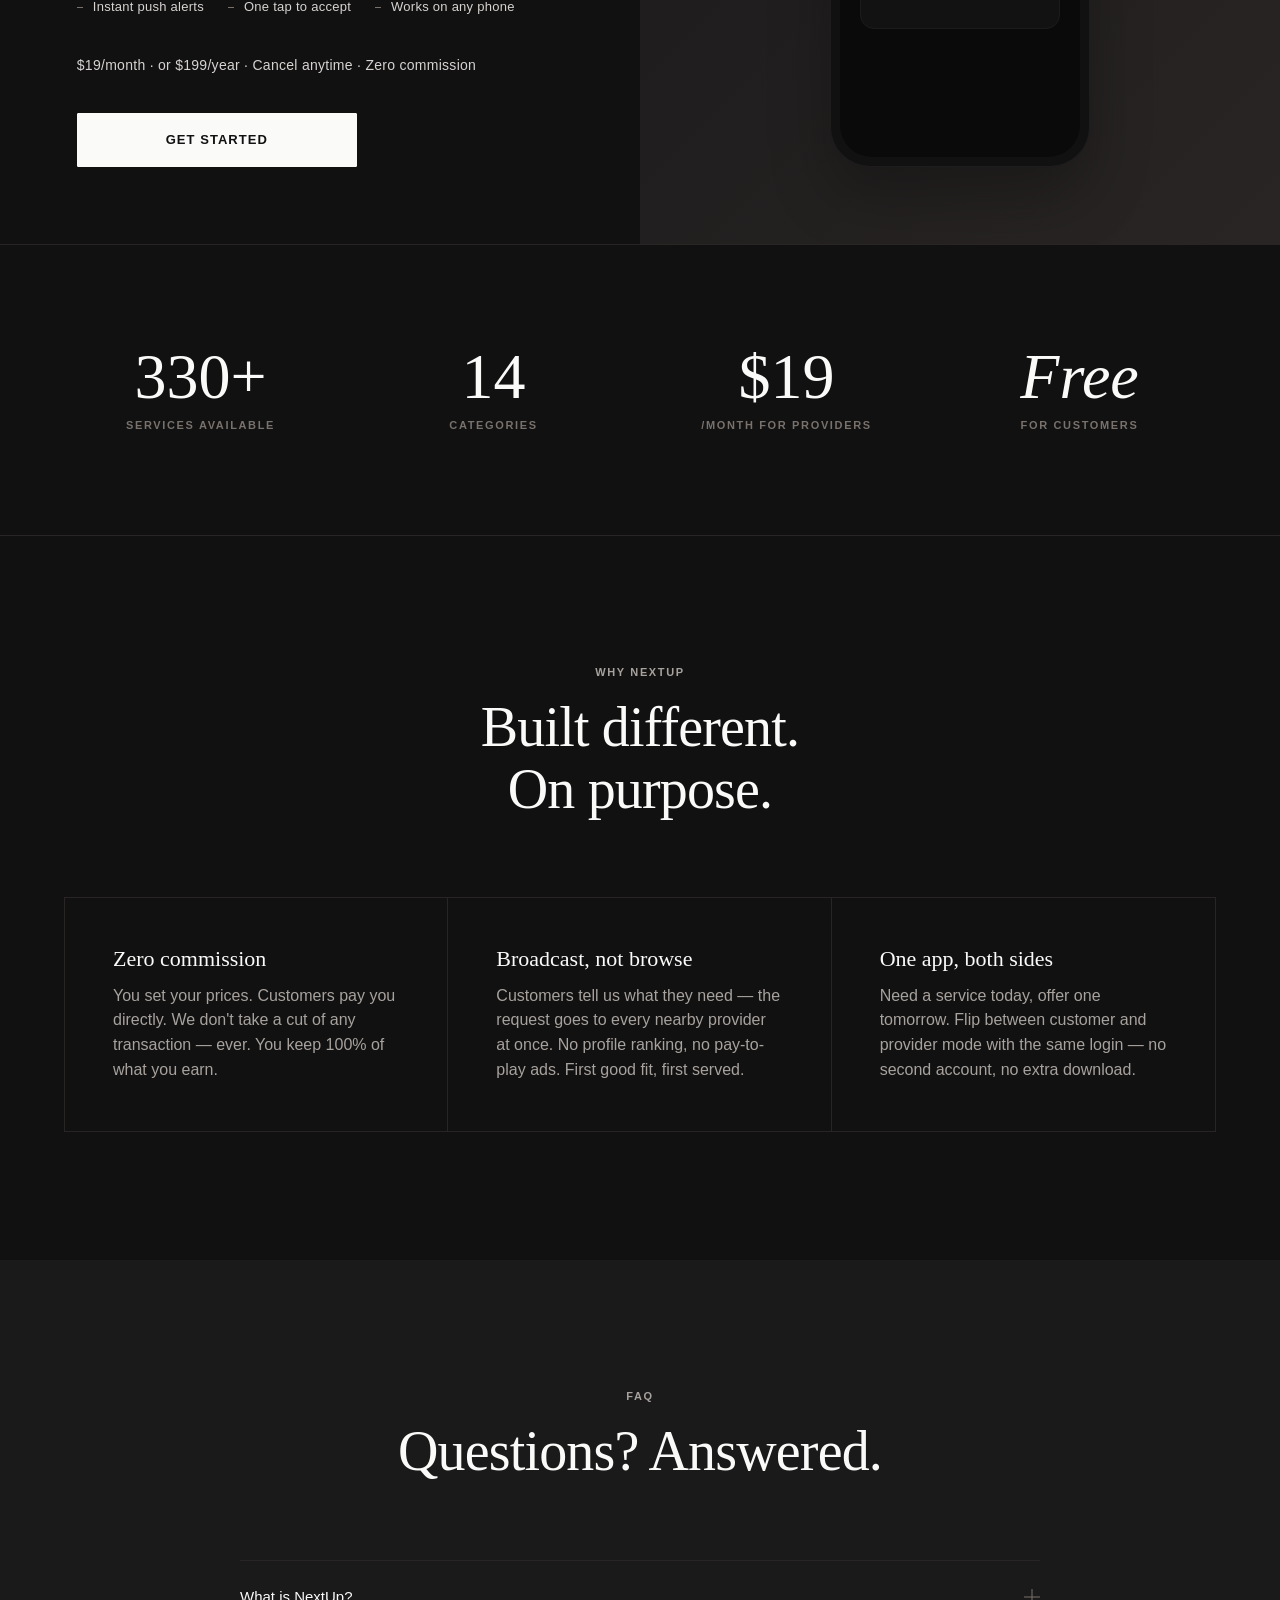
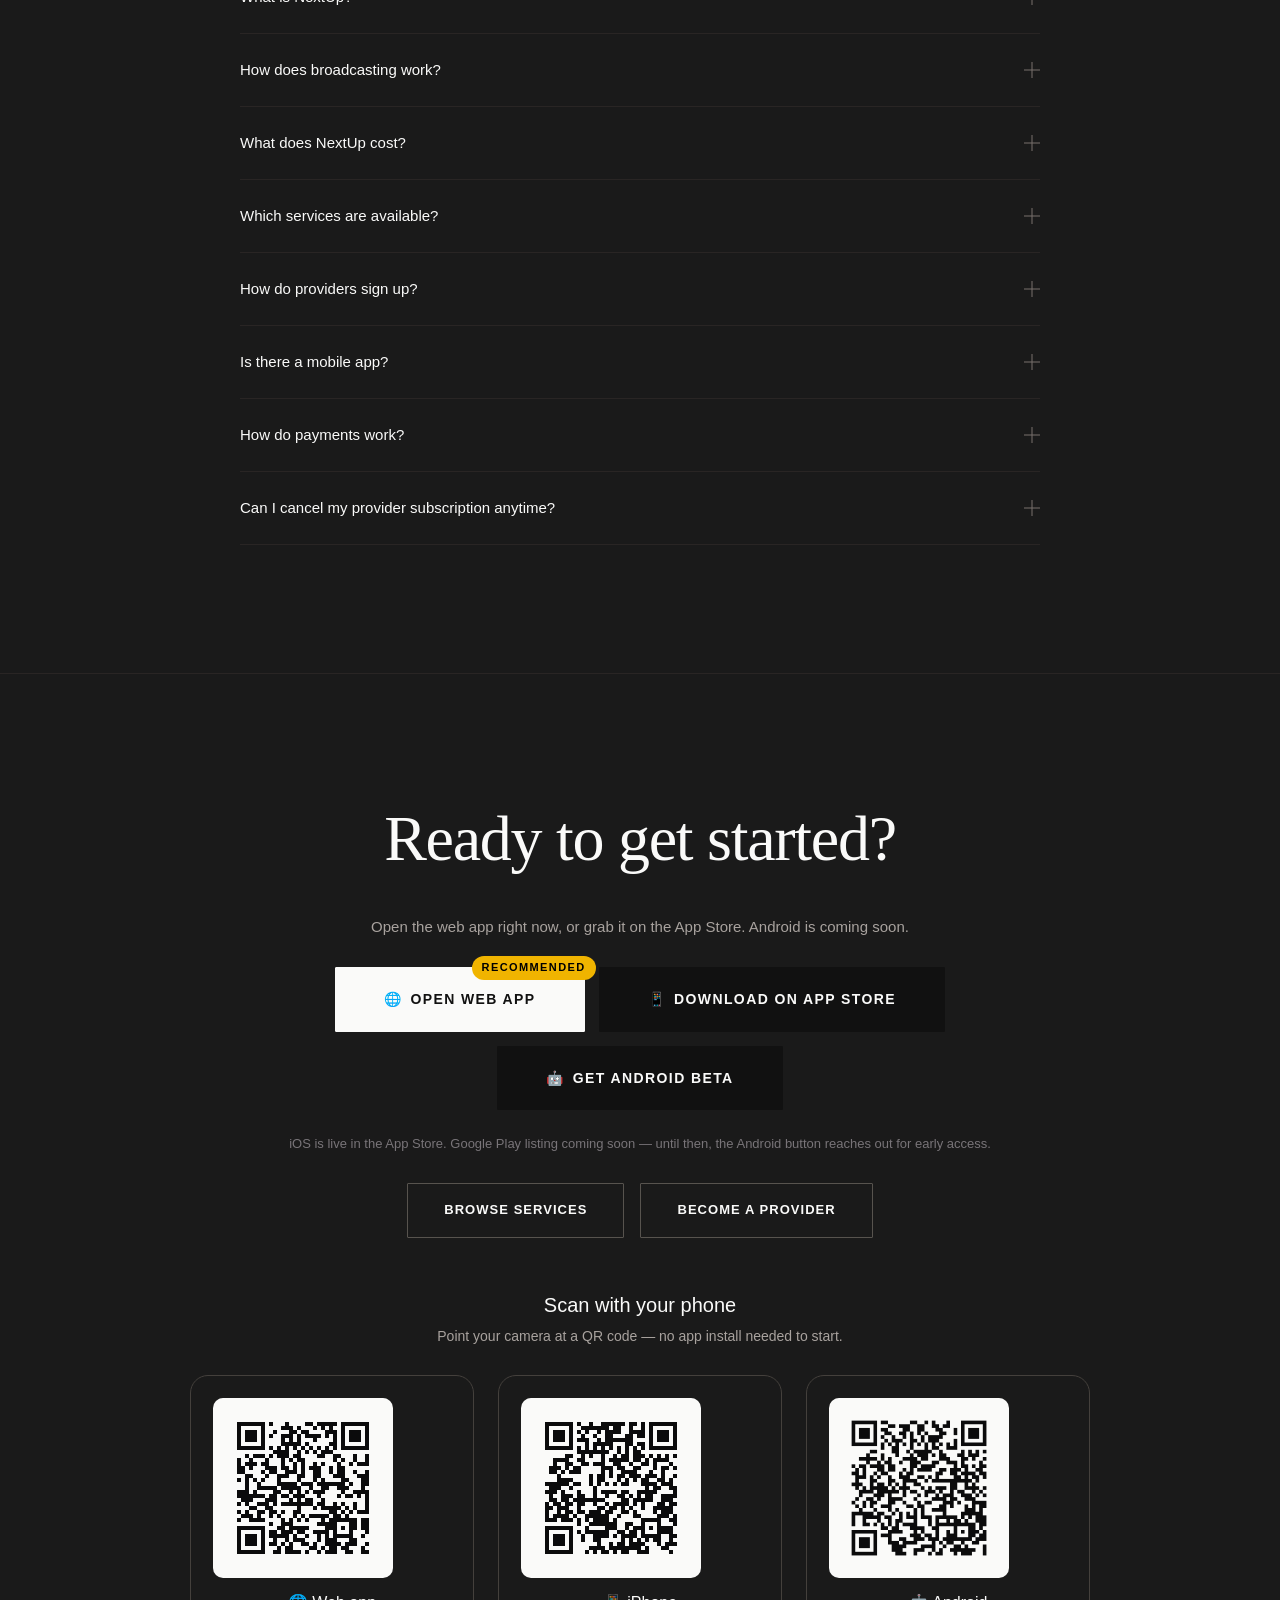
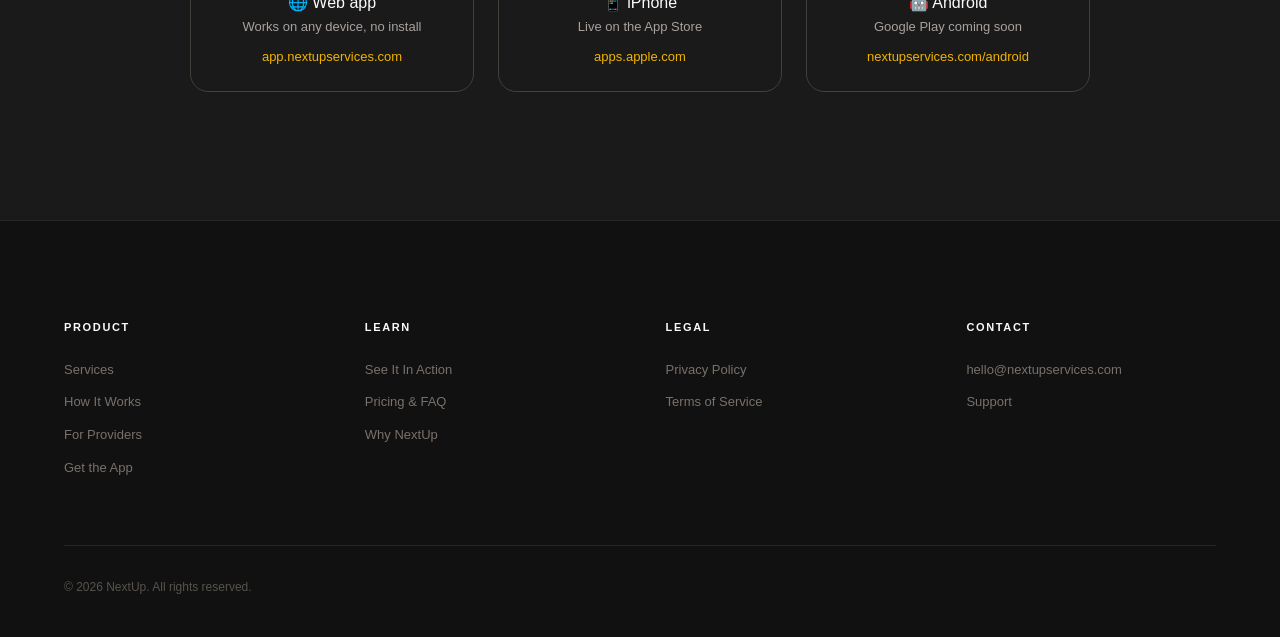
==== commit 9ac49f73: "Wire iOS App Store CTA: NextUp Services is live The 1.0 build was approved on App Store on 2026-04-2" ====
--- a/index.html
+++ b/index.html
@@ -777,7 +777,7 @@
   <section class="cta-section" id="cta">
     <div class="container">
       <h2 class="cta-section__headline">Ready to get started?</h2>
-      <p style="text-align:center; color:#a8a29e; margin:10px 0 28px; font-size:15px;">Open the web app right now — works on any phone or desktop. iOS and Android apps are coming soon.</p>
+      <p style="text-align:center; color:#a8a29e; margin:10px 0 28px; font-size:15px;">Open the web app right now, or grab it on the App Store. Android is coming soon.</p>
 
       <div id="nx-platform-picker" style="display:flex; gap:14px; max-width:720px; margin:0 auto 24px; flex-wrap:wrap; justify-content:center;">
         <a id="nx-btn-web"
@@ -788,10 +788,10 @@
           <span class="nx-recommended" style="display:none; position:absolute; top:-12px; right:-12px; background:#f0b400; color:#000; font-size:11px; padding:3px 10px; border-radius:999px; font-weight:700;">Recommended</span>
         </a>
         <a id="nx-btn-ios"
-           href="mailto:privacy@nextupservices.com?subject=TestFlight invite for iPhone&body=Please send me a TestFlight invite so I can try NextUp on iPhone."
+           href="https://apps.apple.com/us/app/nextup-services/id6762493178"
            class="btn btn--dark btn--lg"
            style="min-width:220px; position:relative;">
-          <span aria-hidden="true" style="margin-right:8px;">📱</span> Get iOS TestFlight
+          <span aria-hidden="true" style="margin-right:8px;">📱</span> Download on App Store
           <span class="nx-recommended" style="display:none; position:absolute; top:-12px; right:-12px; background:#f0b400; color:#000; font-size:11px; padding:3px 10px; border-radius:999px; font-weight:700;">Recommended</span>
         </a>
         <a id="nx-btn-android"
@@ -802,7 +802,7 @@
           <span class="nx-recommended" style="display:none; position:absolute; top:-12px; right:-12px; background:#f0b400; color:#000; font-size:11px; padding:3px 10px; border-radius:999px; font-weight:700;">Recommended</span>
         </a>
       </div>
-      <p style="text-align:center; color:#787478; margin:0 0 28px; font-size:13px;">Once our App Store + Play Store listings go live, the iOS and Android buttons will link straight to those stores.</p>
+      <p style="text-align:center; color:#787478; margin:0 0 28px; font-size:13px;">iOS is live in the App Store. Google Play listing coming soon — until then, the Android button reaches out for early access.</p>
 
       <div class="cta-section__buttons">
         <a href="#services" class="btn btn--outline">Browse Services</a>
@@ -825,8 +825,8 @@
           <div style="background:#1a1a1a; border:1px solid #44403c; border-radius:18px; padding:22px; text-align:center;">
             <img src="assets/qr/qr-ios.png" alt="QR for iPhone" width="180" height="180" style="width:180px; height:180px; border-radius:10px; background:#fafaf9; padding:8px;">
             <h4 style="margin:16px 0 4px; font-size:16px; color:#fafaf9;">📱 iPhone</h4>
-            <p style="margin:0 0 6px; color:#a8a29e; font-size:13px;">App Store coming soon</p>
-            <a href="/ios/" style="color:#f0b400; font-size:13px;">nextupservices.com/ios</a>
+            <p style="margin:0 0 6px; color:#a8a29e; font-size:13px;">Live on the App Store</p>
+            <a href="https://apps.apple.com/us/app/nextup-services/id6762493178" style="color:#f0b400; font-size:13px;">apps.apple.com</a>
           </div>
 
           <div style="background:#1a1a1a; border:1px solid #44403c; border-radius:18px; padding:22px; text-align:center;">
@@ -843,8 +843,8 @@
 
   <script>
     // Platform detection — highlight the button most relevant to the visitor.
-    // iPhone/iPad users see the TestFlight button as "Recommended".
-    // Android users see the Android beta button as "Recommended".
+    // iPhone/iPad users see the App Store button as "Recommended".
+    // Android users see the Android early-access button as "Recommended".
     // Everyone else (desktop, Windows phone, etc.) sees the web app as "Recommended".
     (function () {
       var ua = (navigator.userAgent || '').toLowerCase();
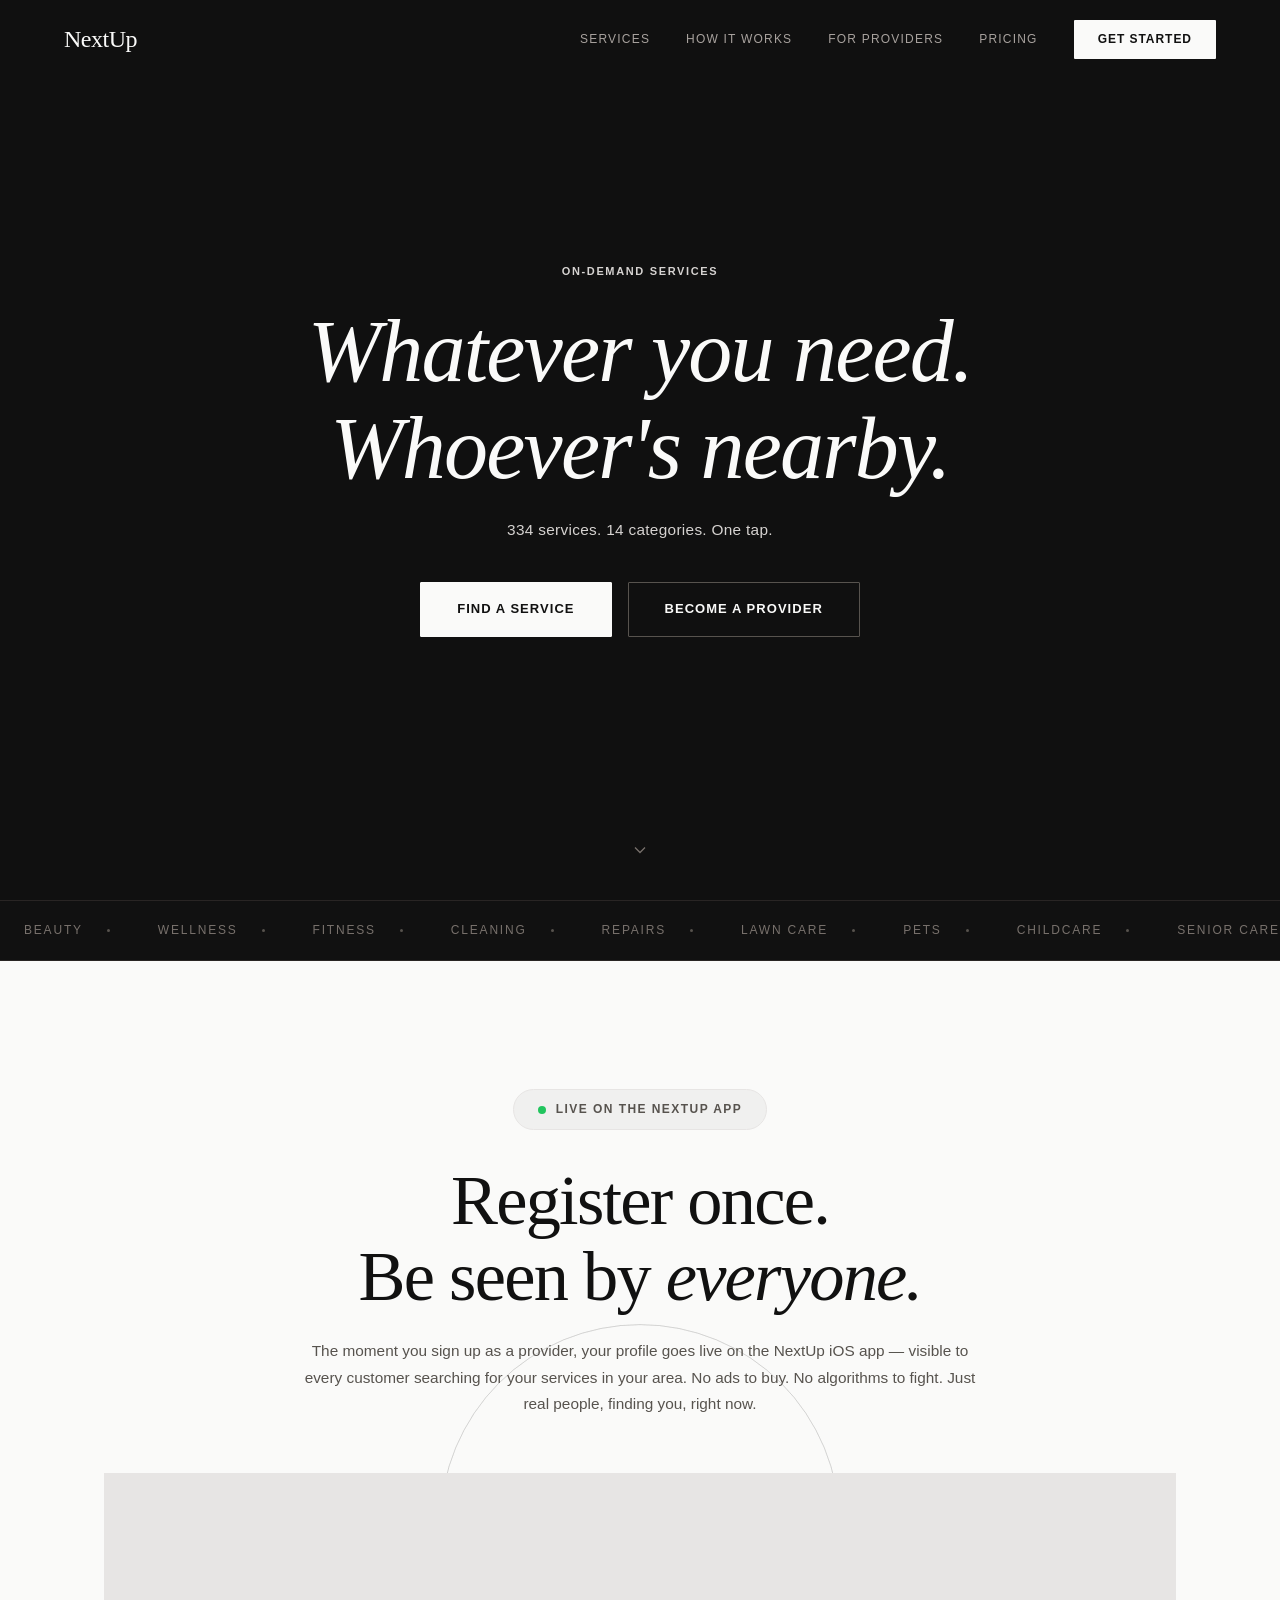
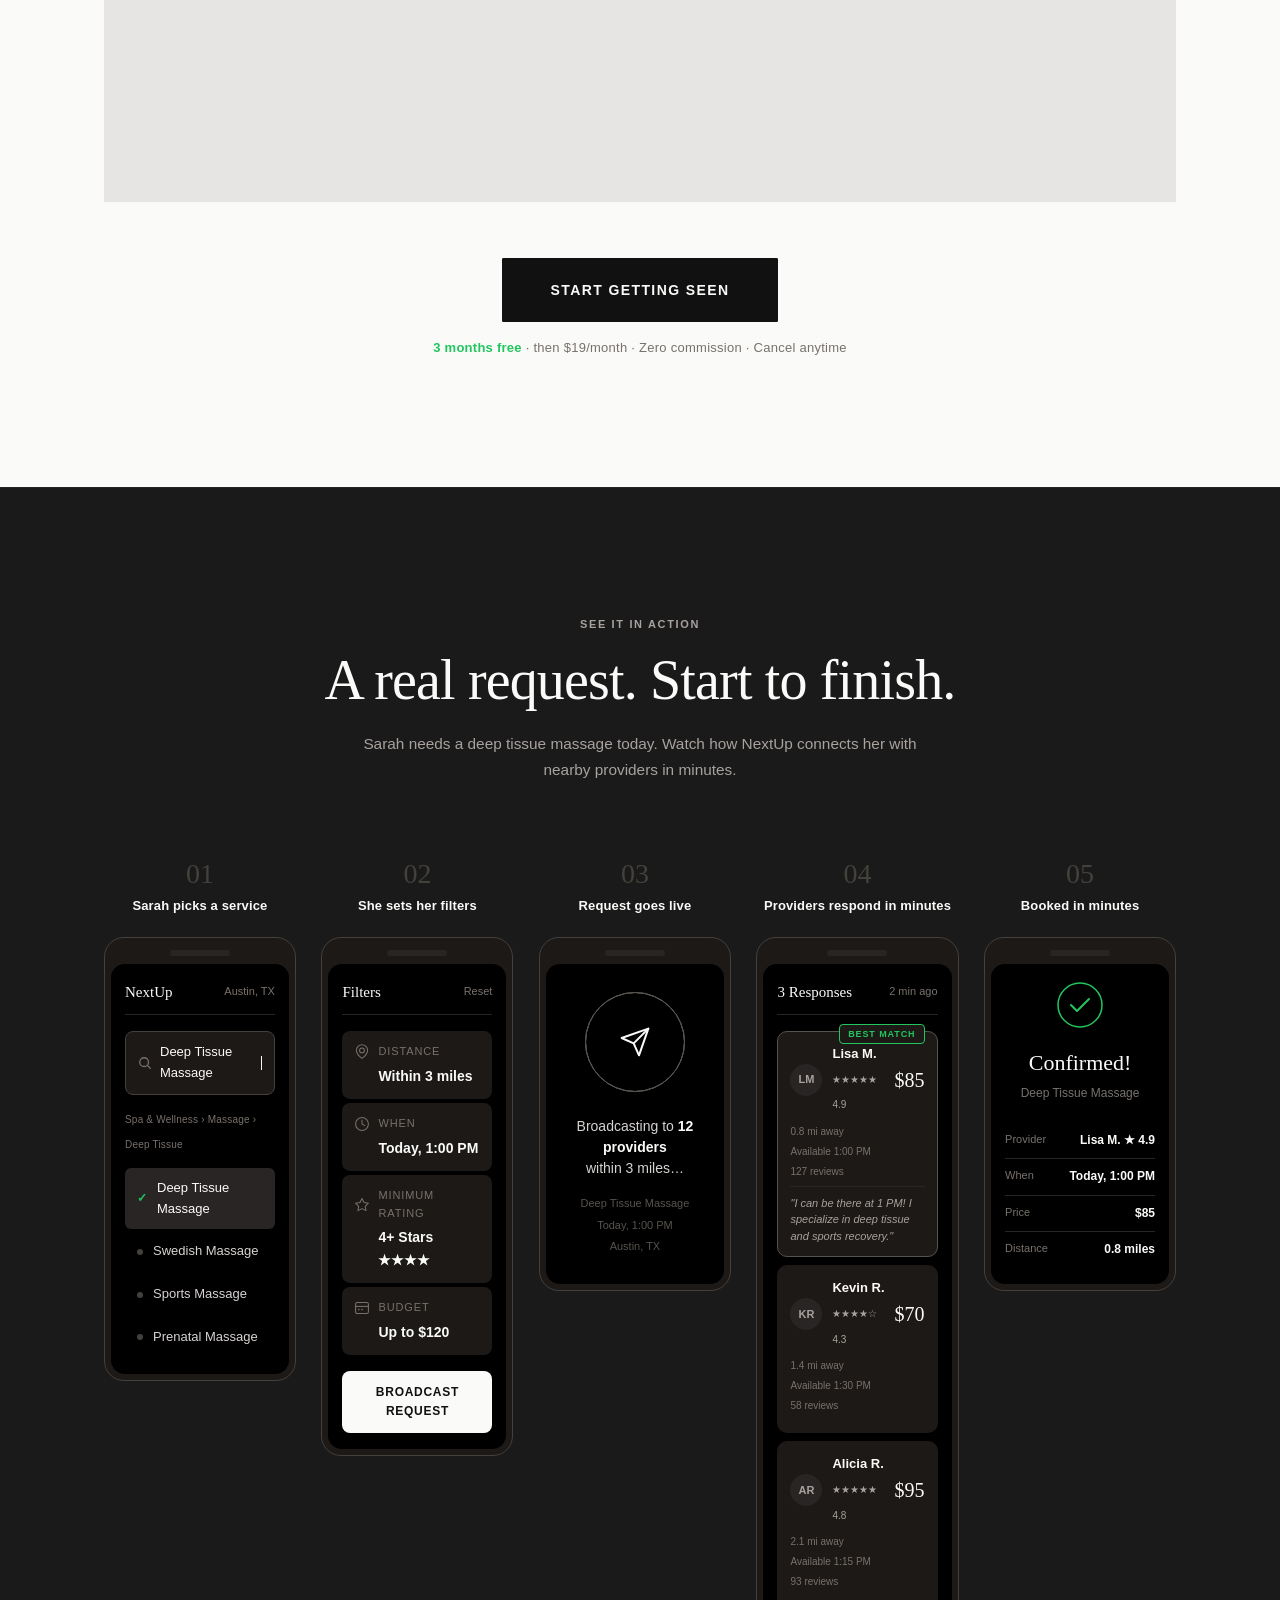
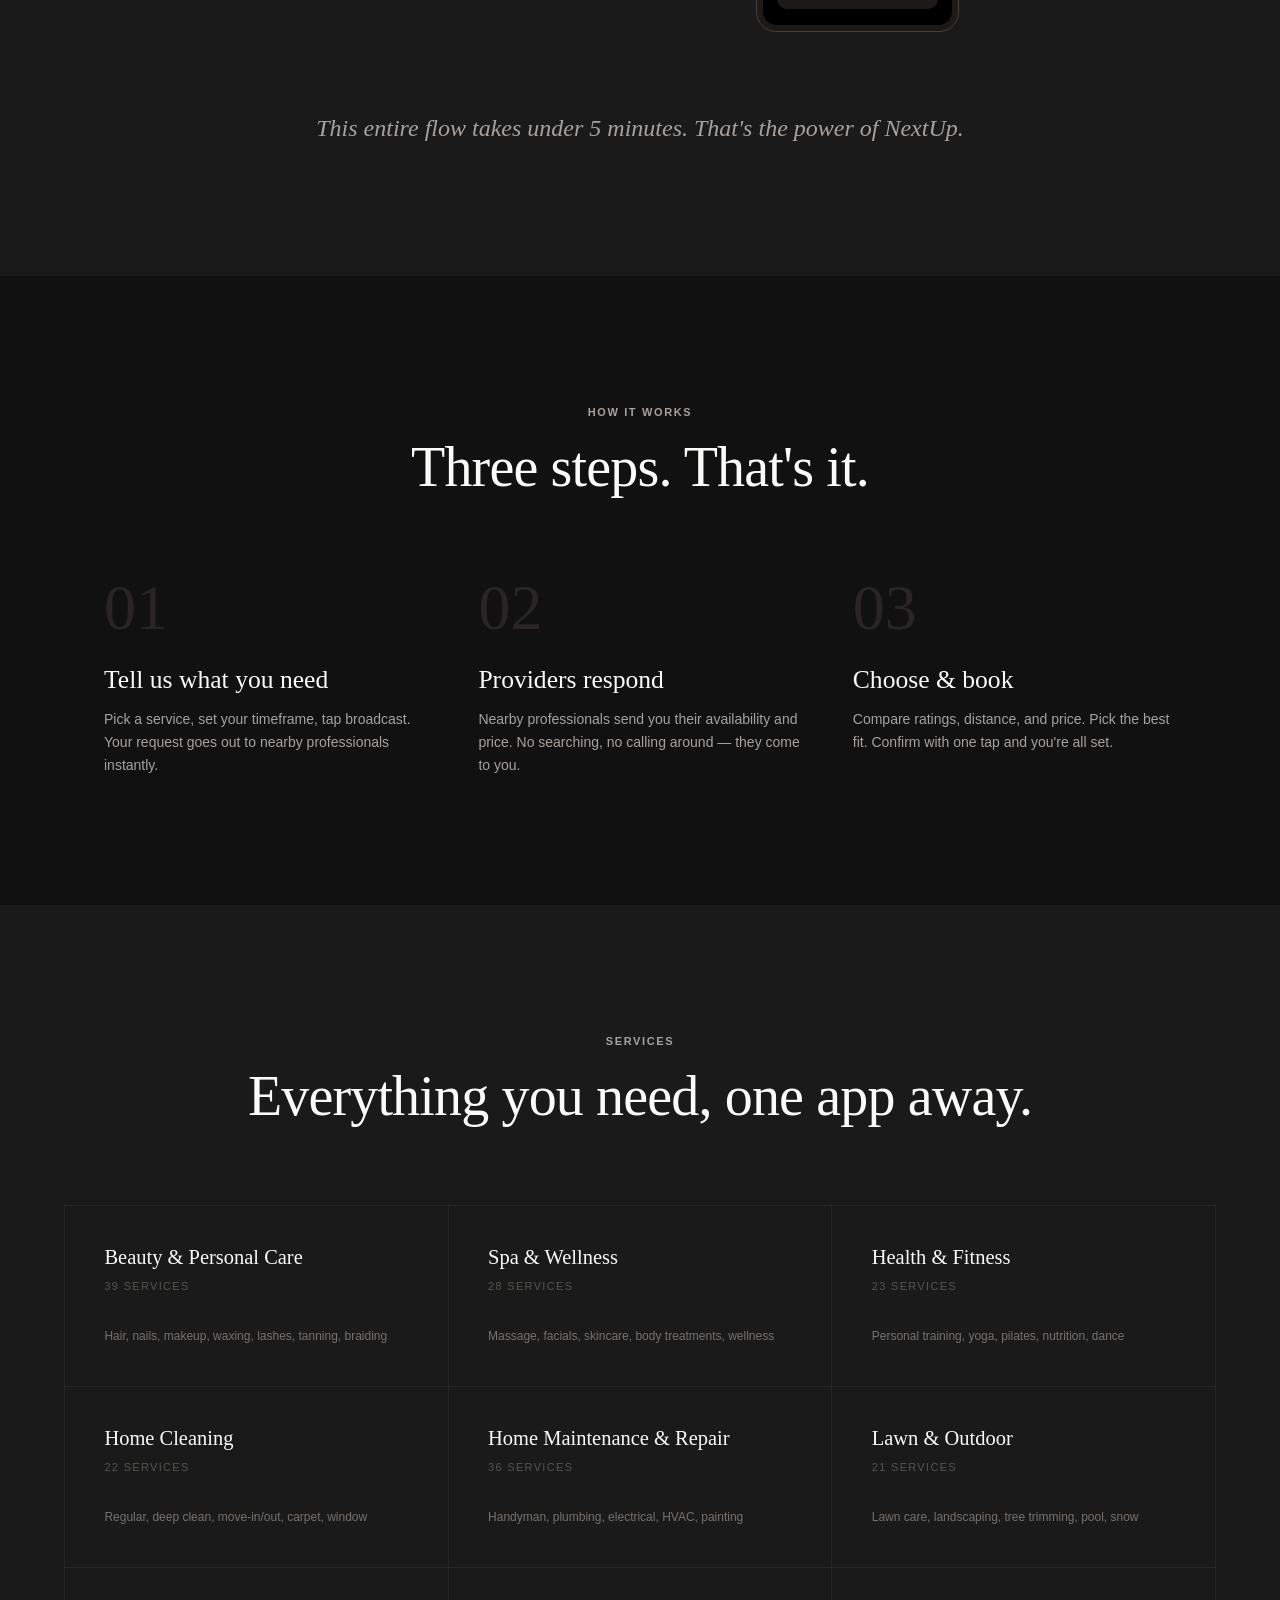
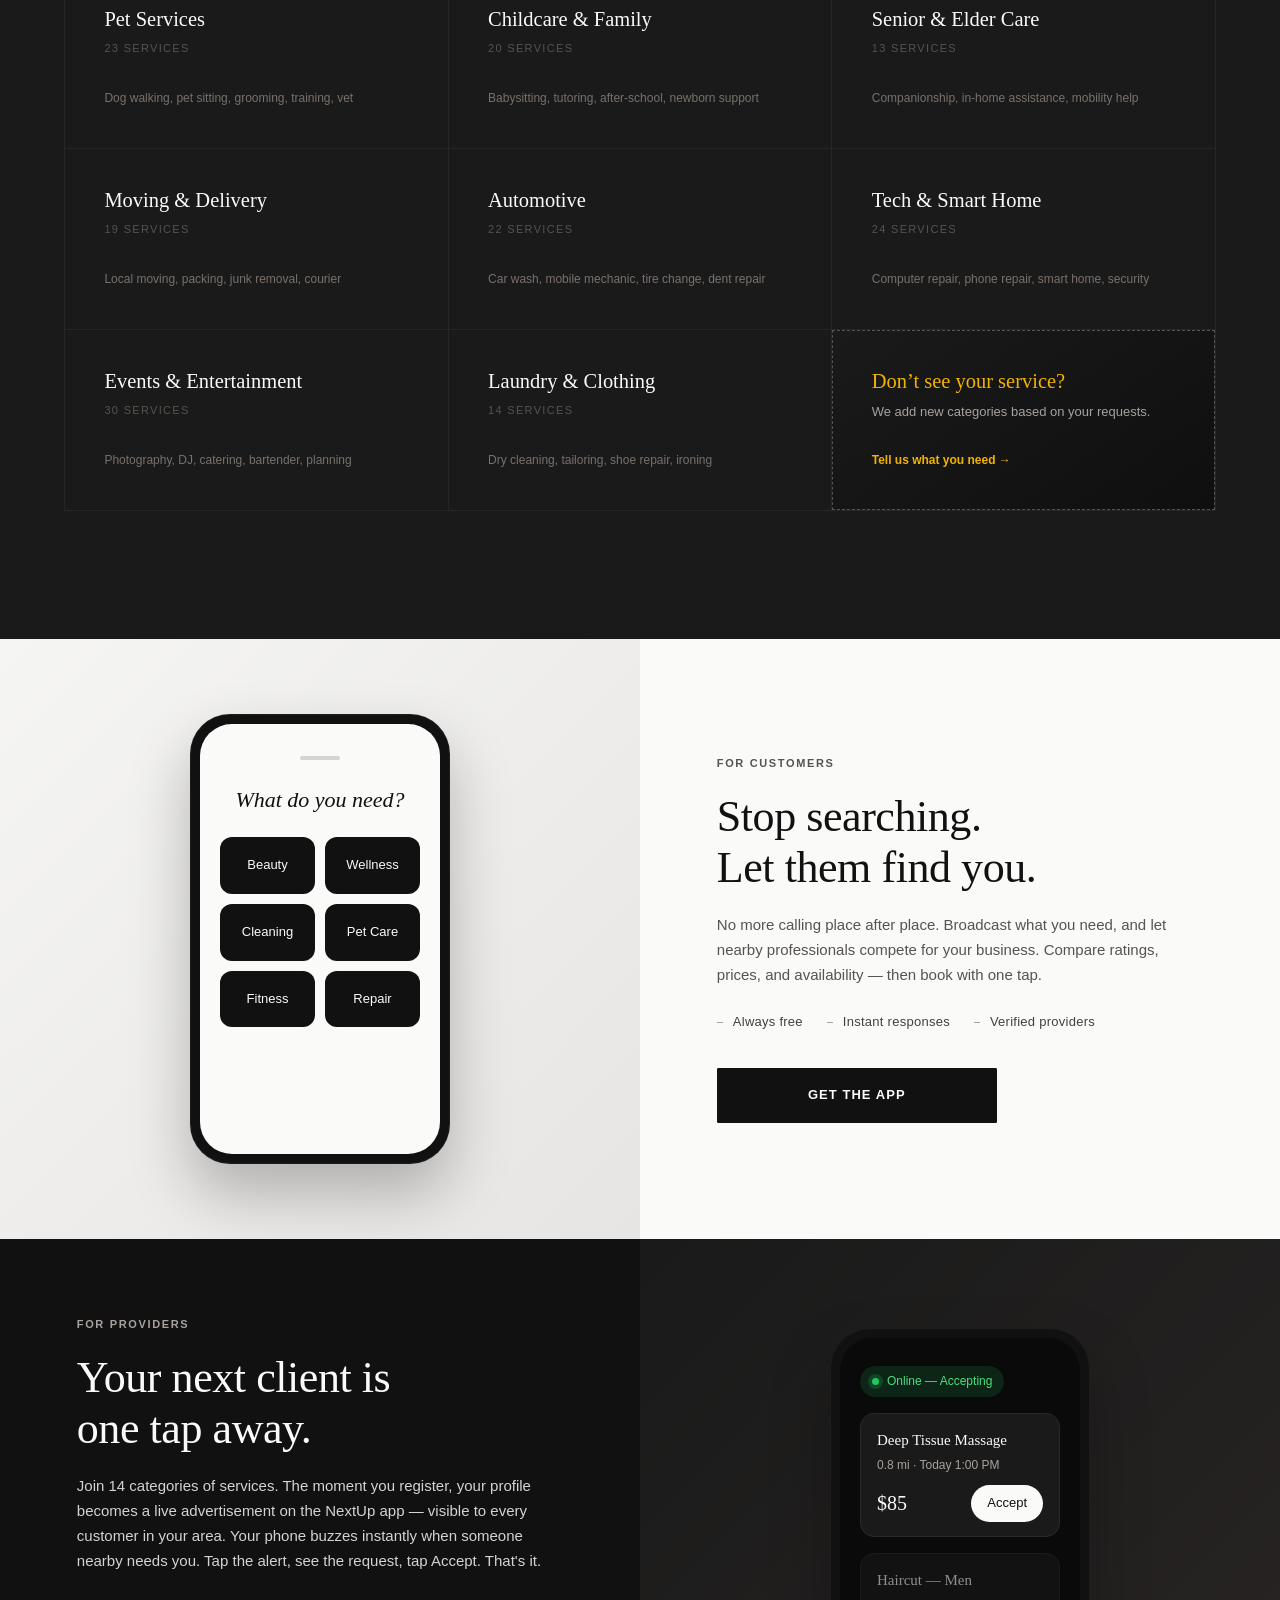
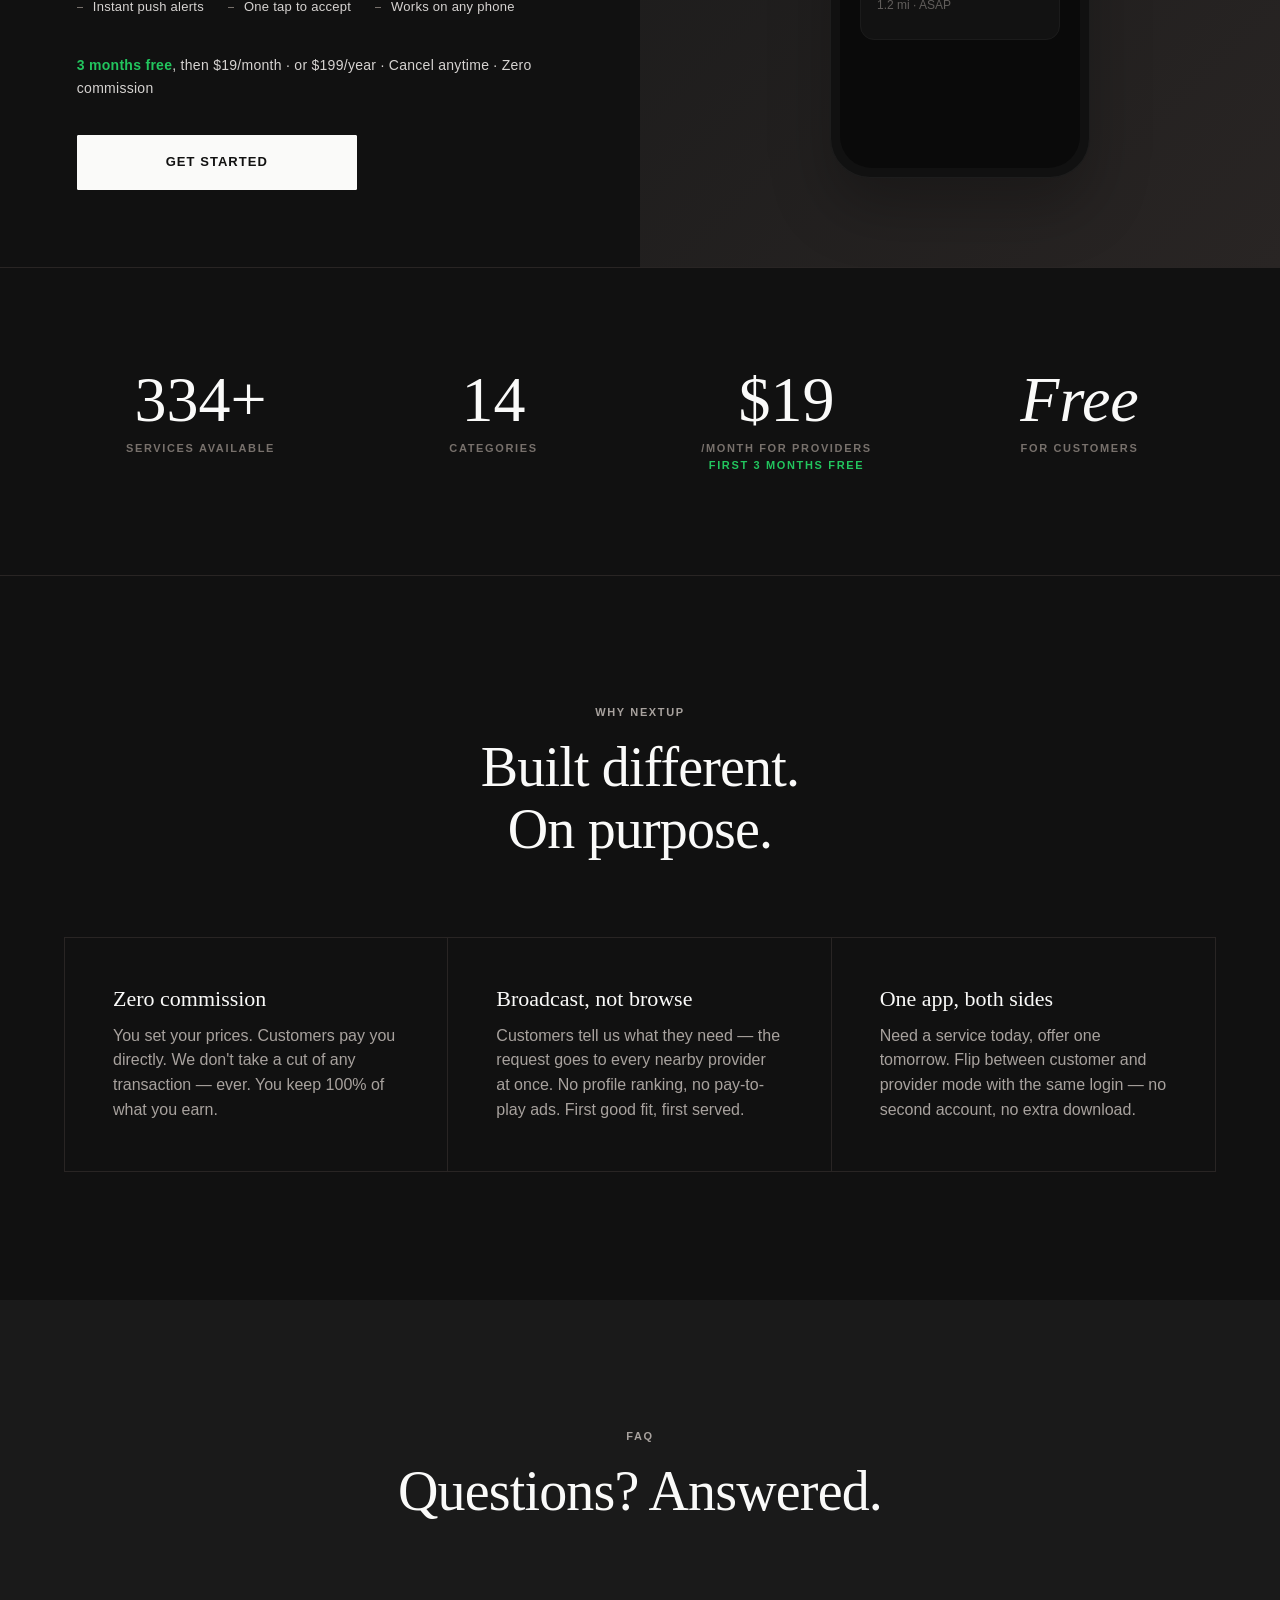
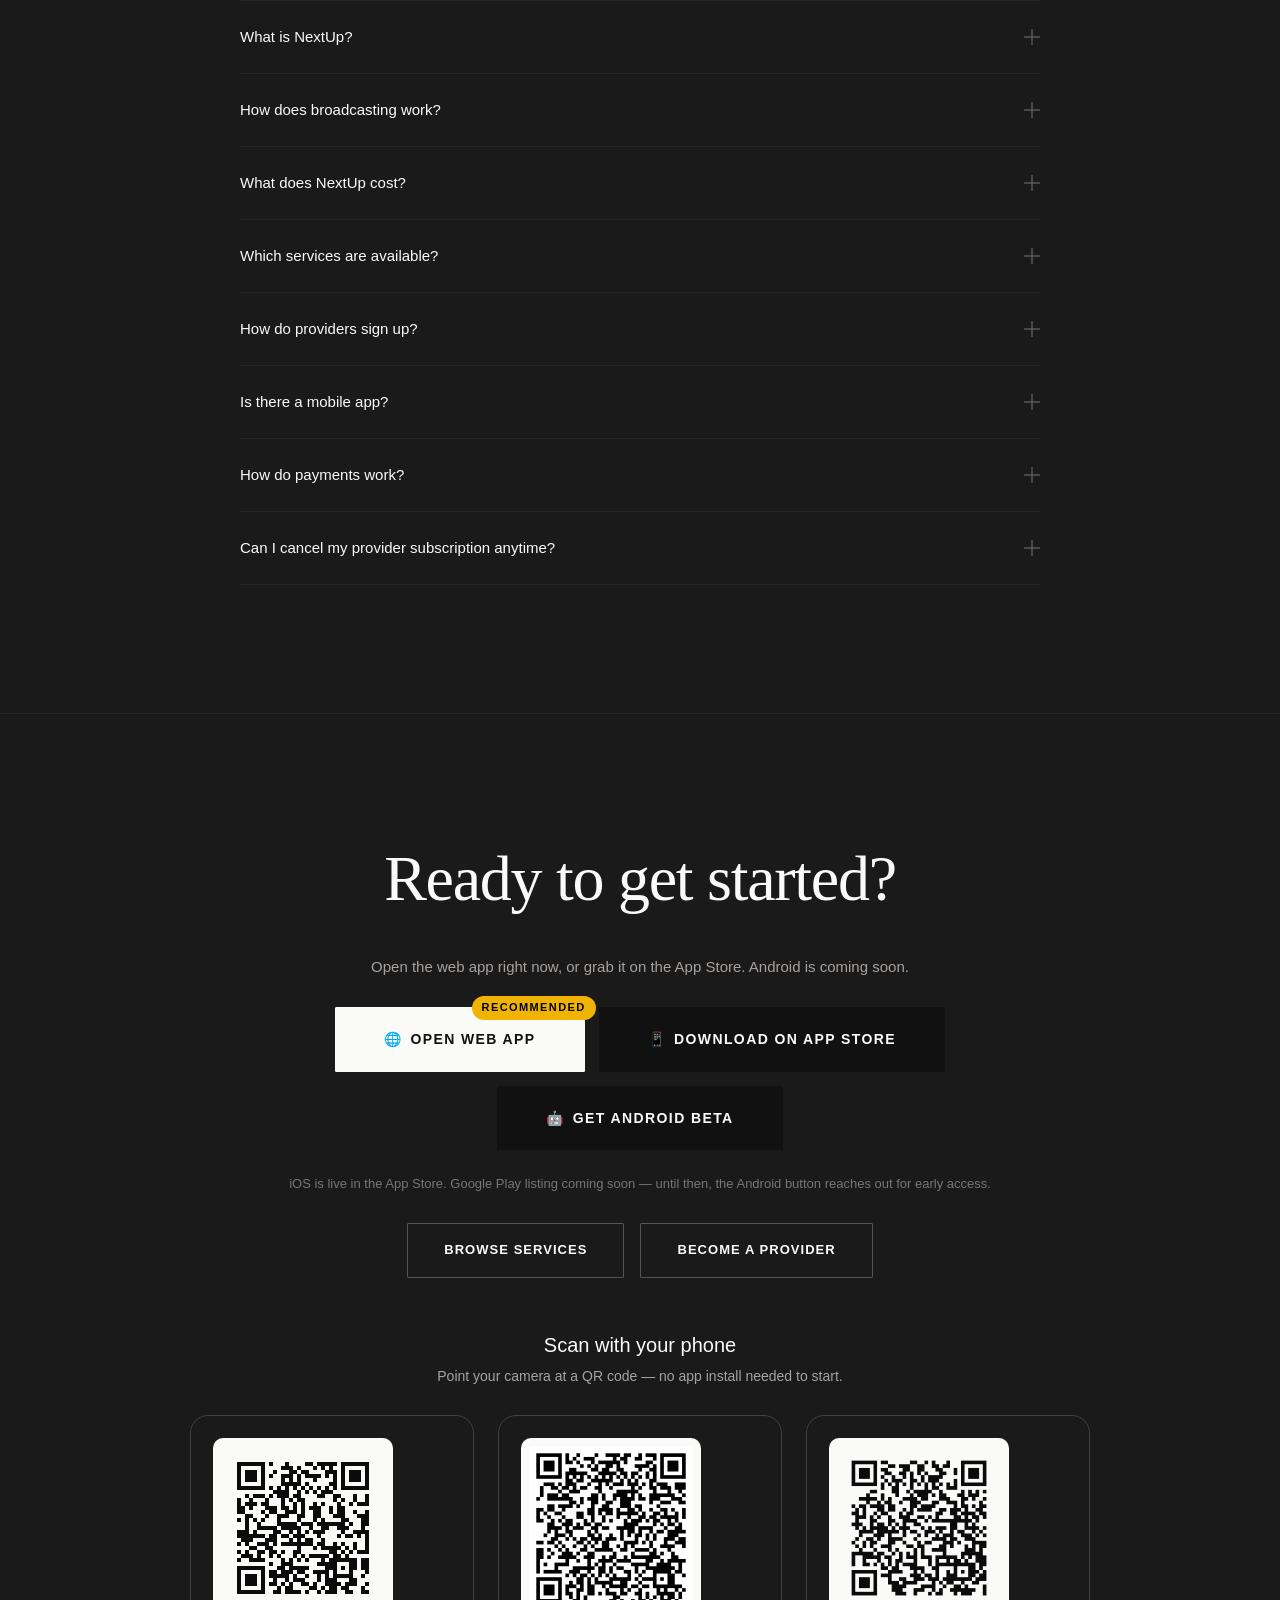
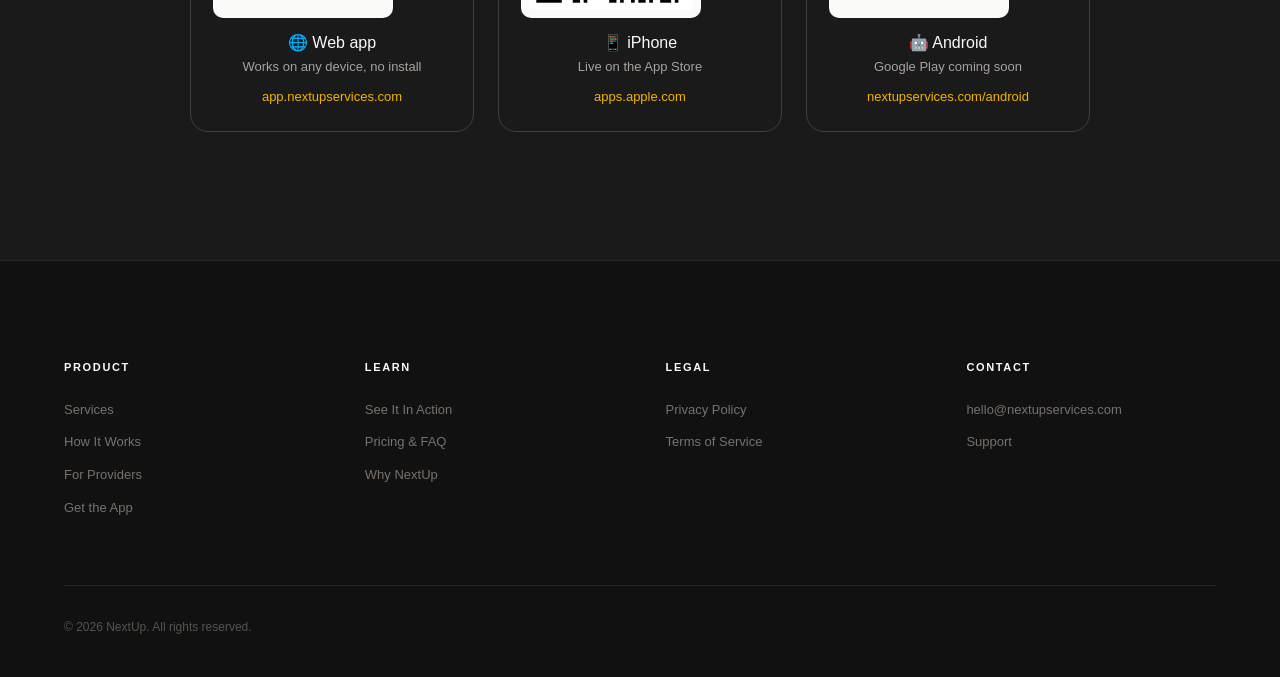
==== commit a9373d92: "Surface '3 months free' across all pricing surfaces User feedback (2026-04-30): the trial period was" ====
--- a/index.html
+++ b/index.html
@@ -167,7 +167,7 @@
       </div>
       <div class="visibility__cta">
         <a href="#for-providers" class="btn btn--dark btn--lg">Start Getting Seen</a>
-        <p class="visibility__price">$19/month &middot; Cancel anytime &middot; No commission fees</p>
+        <p class="visibility__price"><strong style="color:#22c55e;">3 months free</strong> &middot; then $19/month &middot; Zero commission &middot; Cancel anytime</p>
       </div>
     </div>
   </section>
@@ -605,7 +605,7 @@
         <span class="editorial__bullet">One tap to accept</span>
         <span class="editorial__bullet">Works on any phone</span>
       </div>
-      <p class="editorial__key">$19/month · or $199/year · Cancel anytime · Zero commission</p>
+      <p class="editorial__key"><strong style="color:#22c55e;">3 months free</strong>, then $19/month · or $199/year · Cancel anytime · Zero commission</p>
       <a href="#cta" class="btn btn--primary">Get Started</a>
     </div>
   </section>
@@ -625,7 +625,7 @@
         </div>
         <div class="counter reveal">
           <div class="counter__number"><span class="counter__suffix">$</span><span data-target="19" class="count-up">0</span></div>
-          <p class="counter__label">/month for providers</p>
+          <p class="counter__label">/month for providers<br><span style="color:#22c55e; font-weight:600;">first 3 months free</span></p>
         </div>
         <div class="counter reveal">
           <div class="counter__number" style="font-style: italic;">Free</div>
@@ -703,7 +703,7 @@
           </button>
           <div class="faq-item__answer" role="region">
             <div class="faq-item__answer-inner">
-              <p>NextUp is completely free for customers. For service providers, plans start at $19/month or $199/year (save over 15%). No commissions, no hidden fees. Cancel anytime.</p>
+              <p>NextUp is completely free for customers. For service providers, the first <strong>3 months are free</strong> — no card required to start. After that, plans are $19/month or $199/year (save over 15%). No commissions, no hidden fees. Cancel anytime.</p>
             </div>
           </div>
         </div>
@@ -727,7 +727,7 @@
           </button>
           <div class="faq-item__answer" role="region">
             <div class="faq-item__answer-inner">
-              <p>Download the NextUp app, select "I'm a Provider," and complete your profile. Choose your service categories, set your availability and service area, and you're ready to start receiving customer broadcasts. Plans start at just $19/month.</p>
+              <p>Download the NextUp app, select "I'm a Provider," and complete your profile. Choose your service categories, set your availability and service area, and you're ready to start receiving customer broadcasts. <strong>Your first 3 months are free</strong> — no card needed to start. After that, $19/month or $199/year, no commissions.</p>
             </div>
           </div>
         </div>
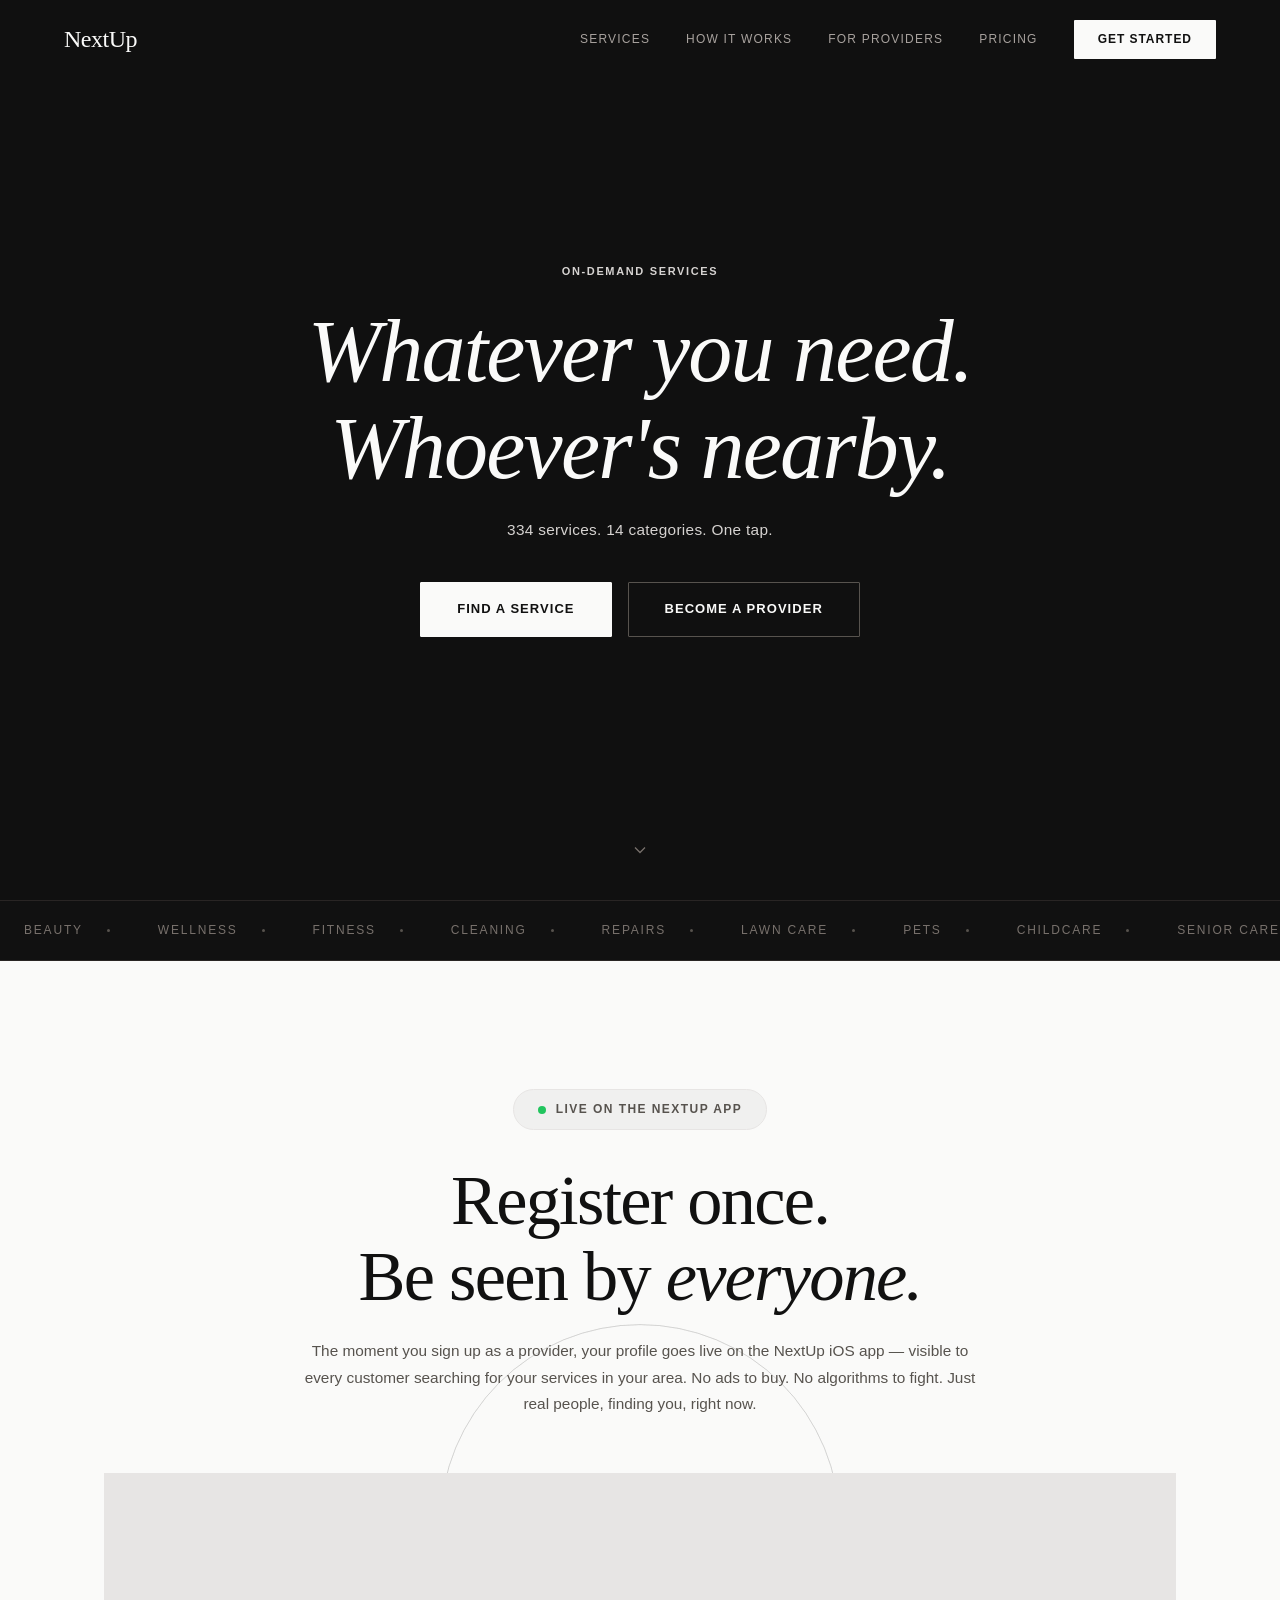
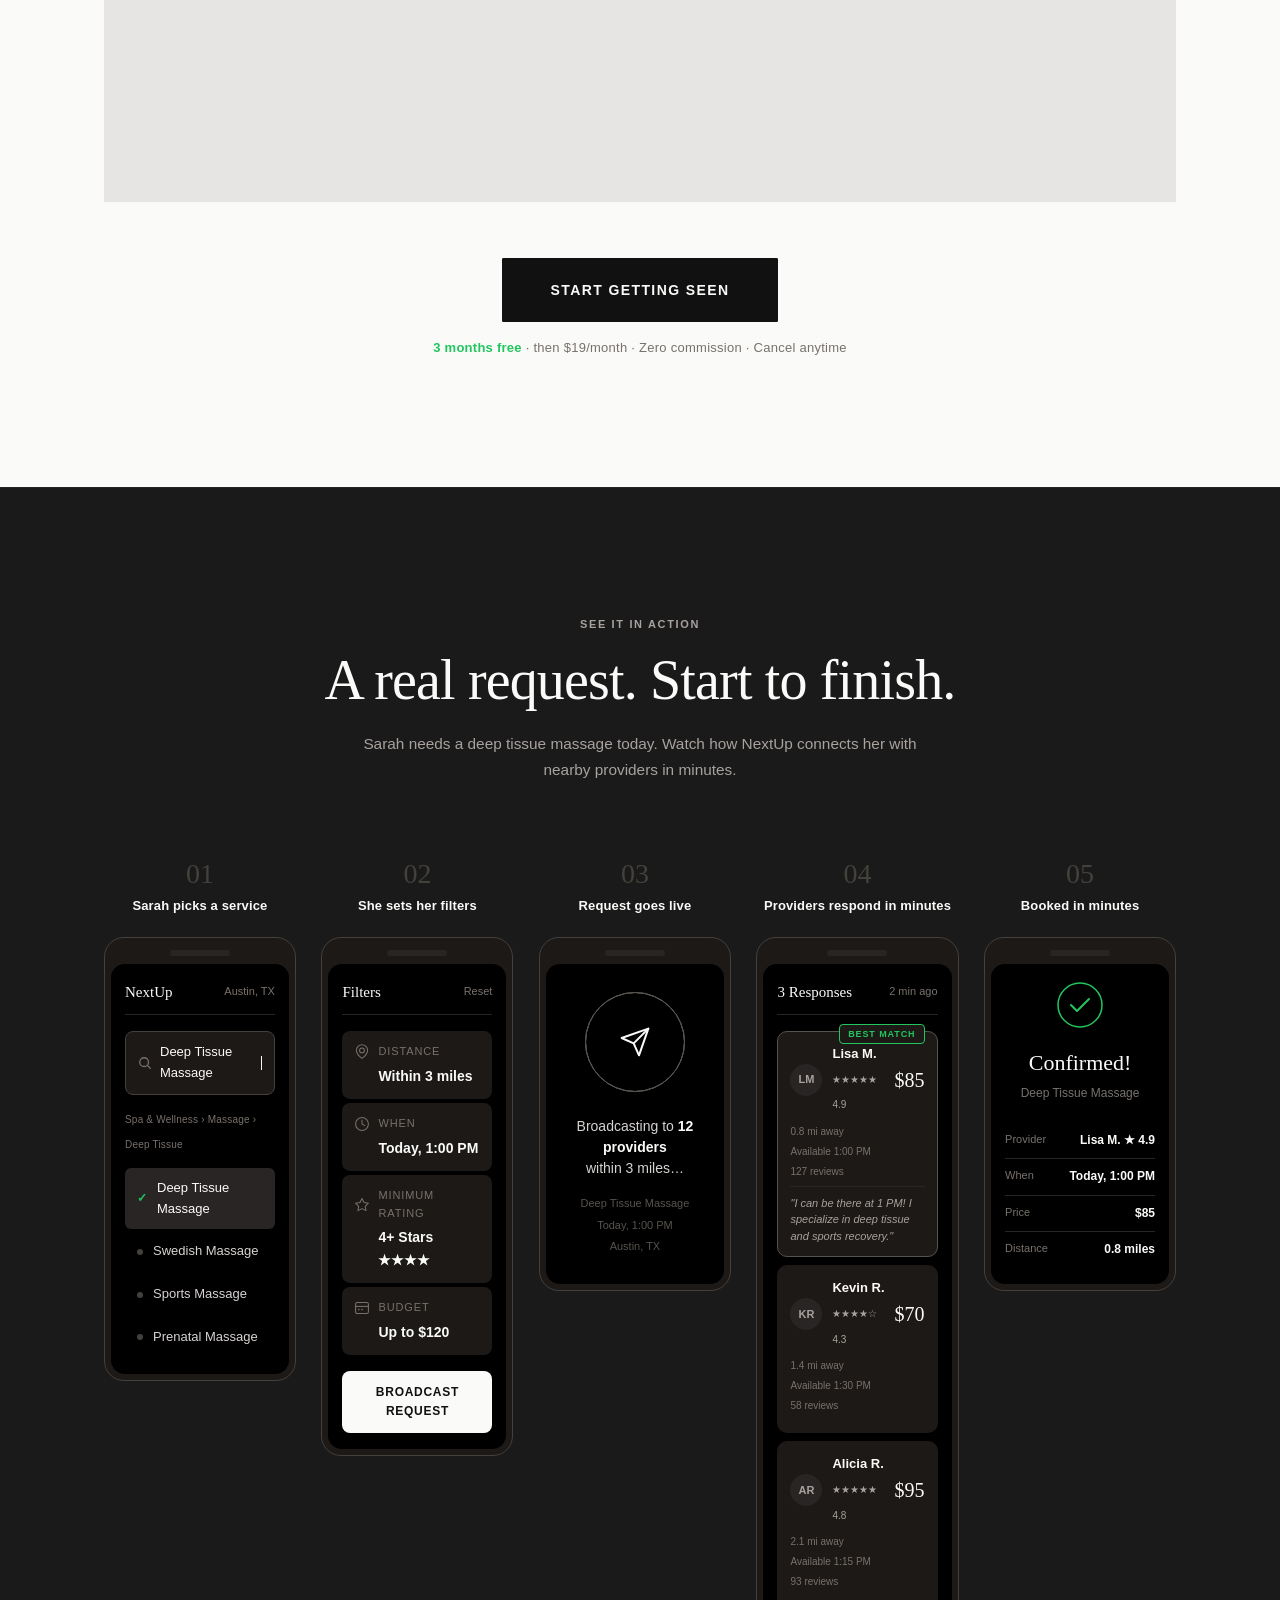
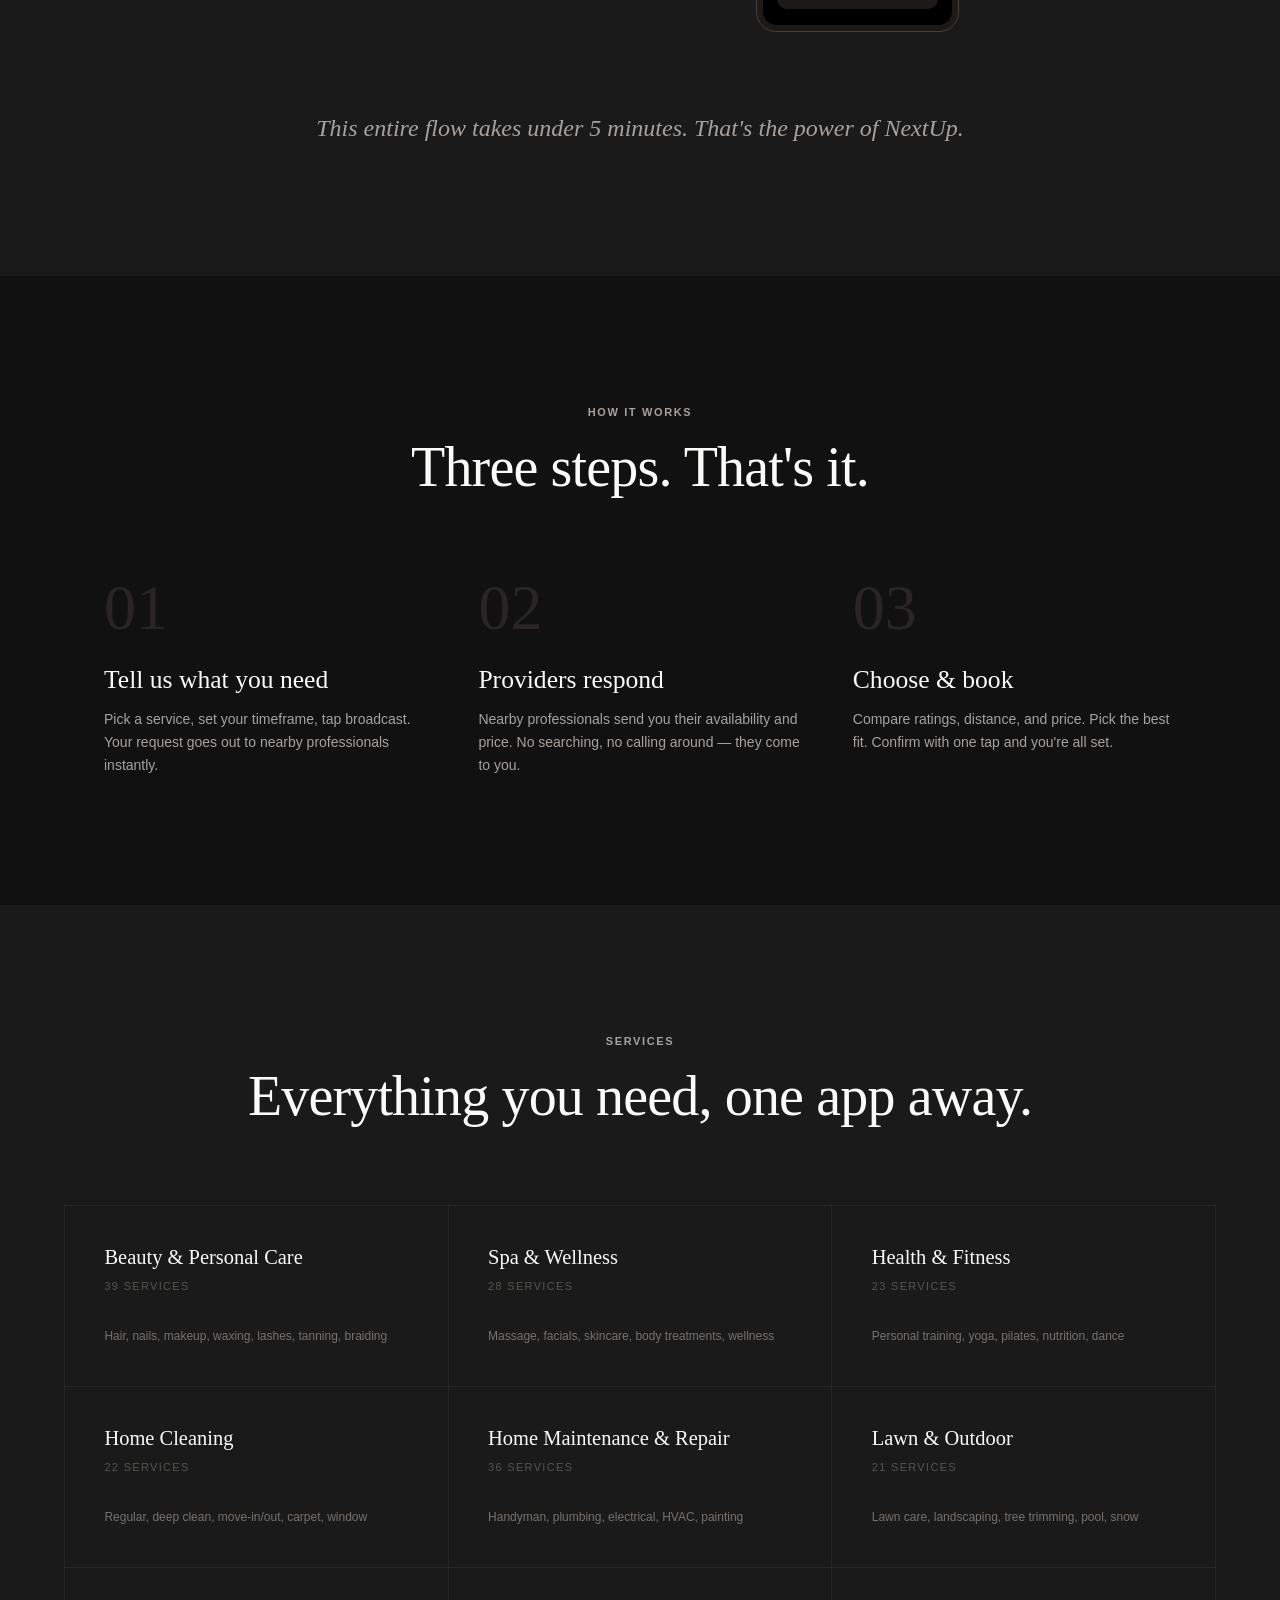
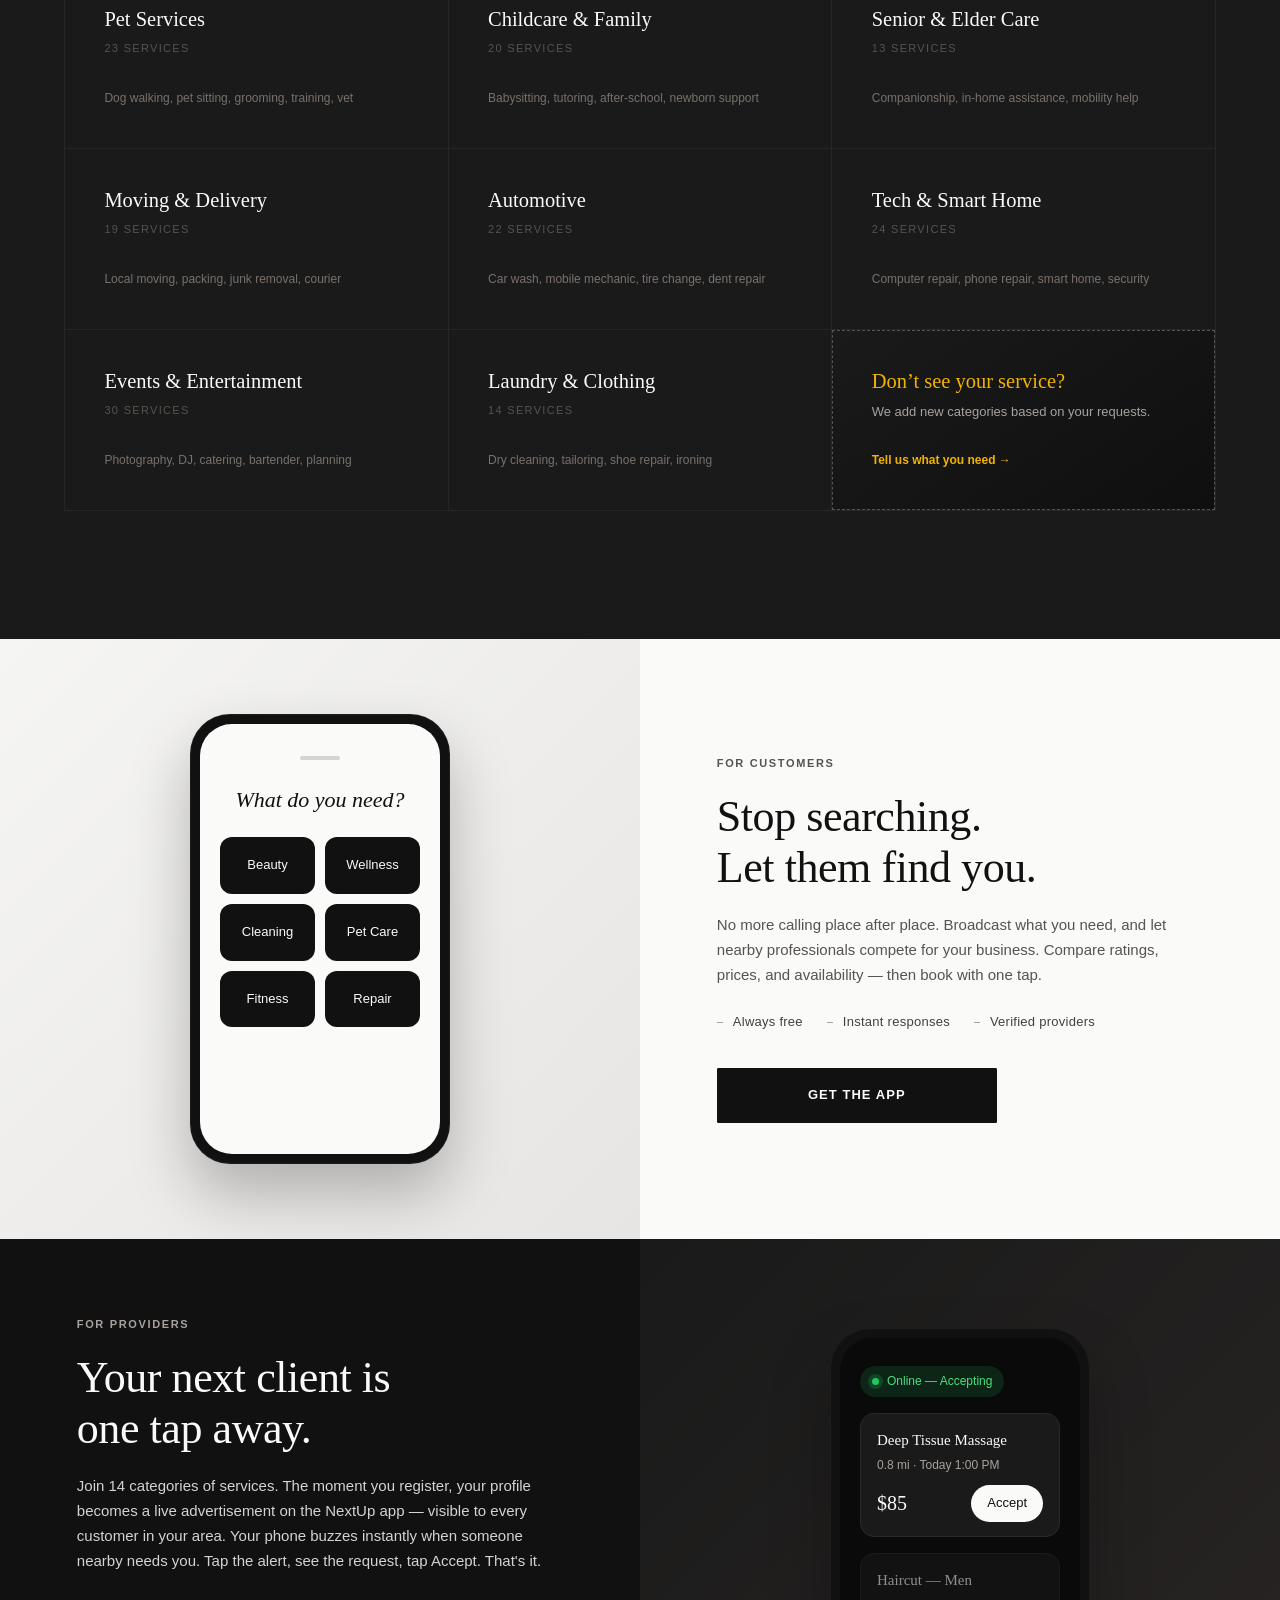
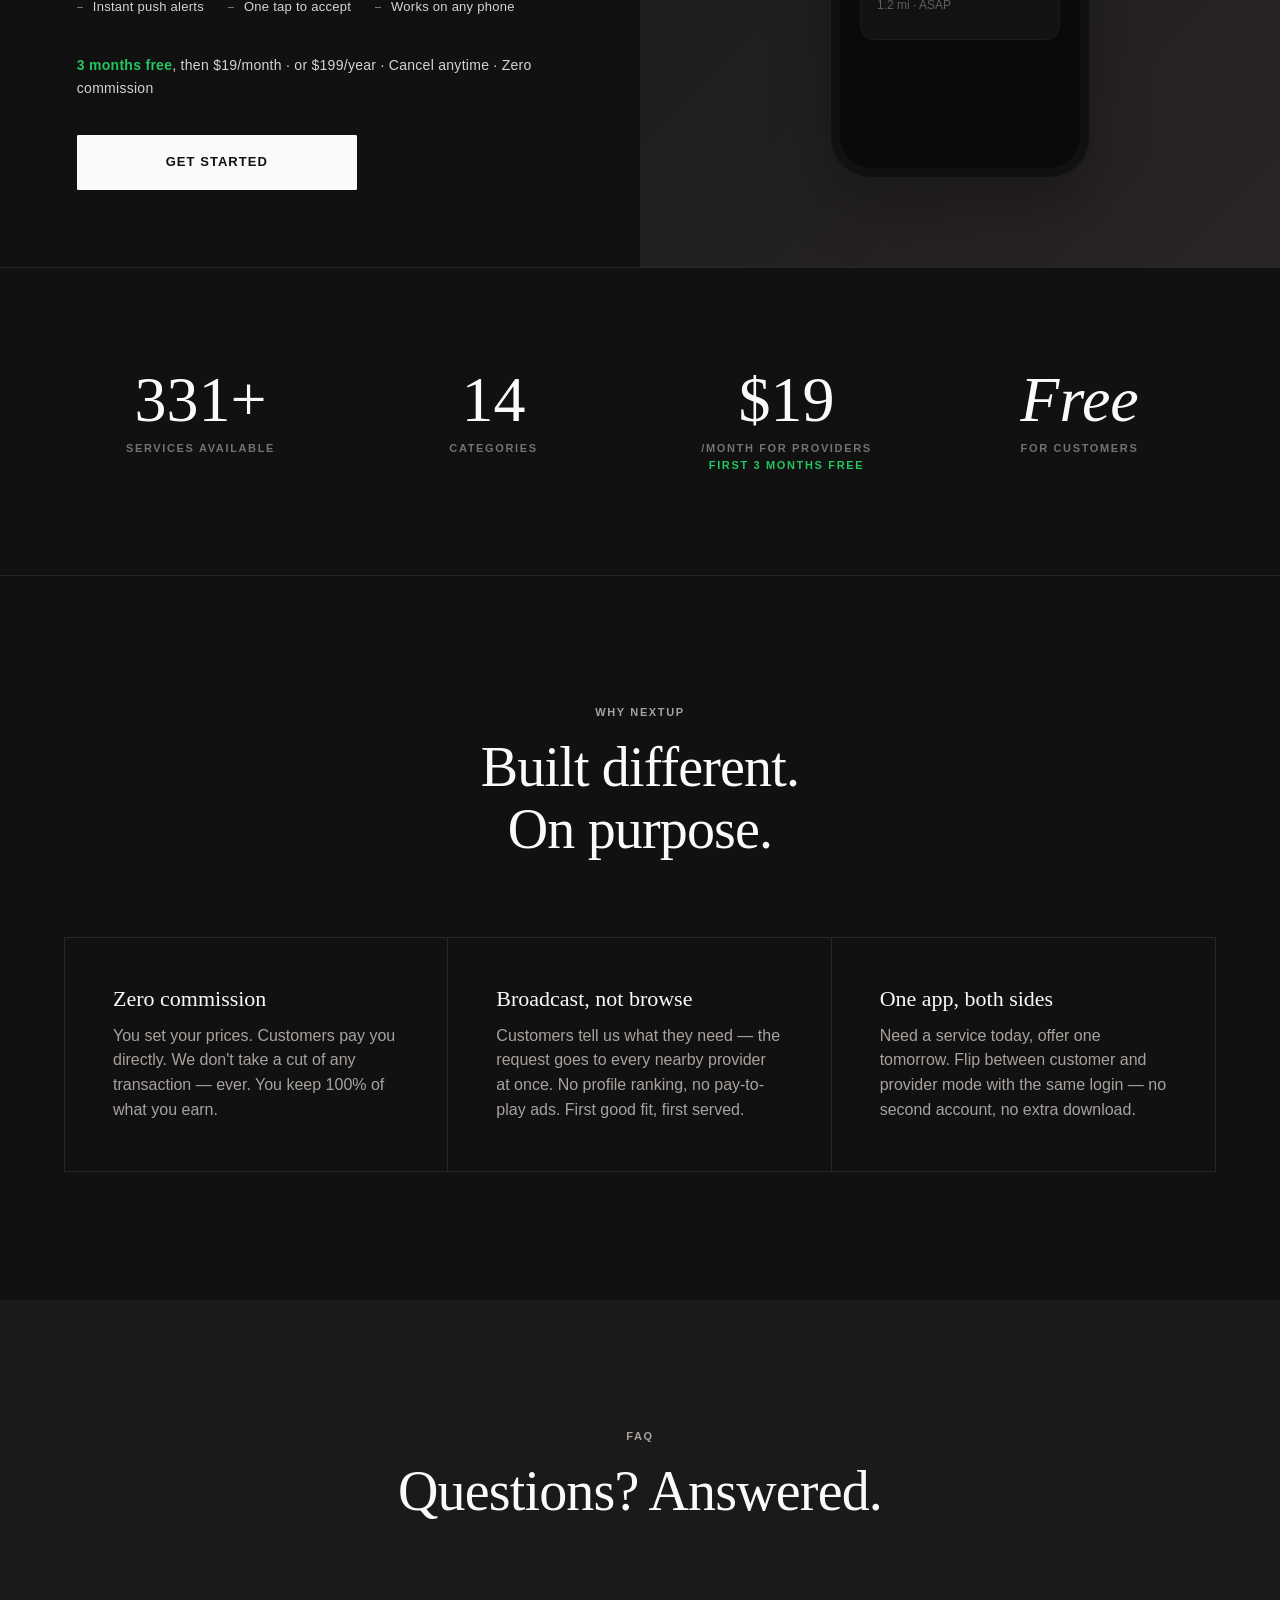
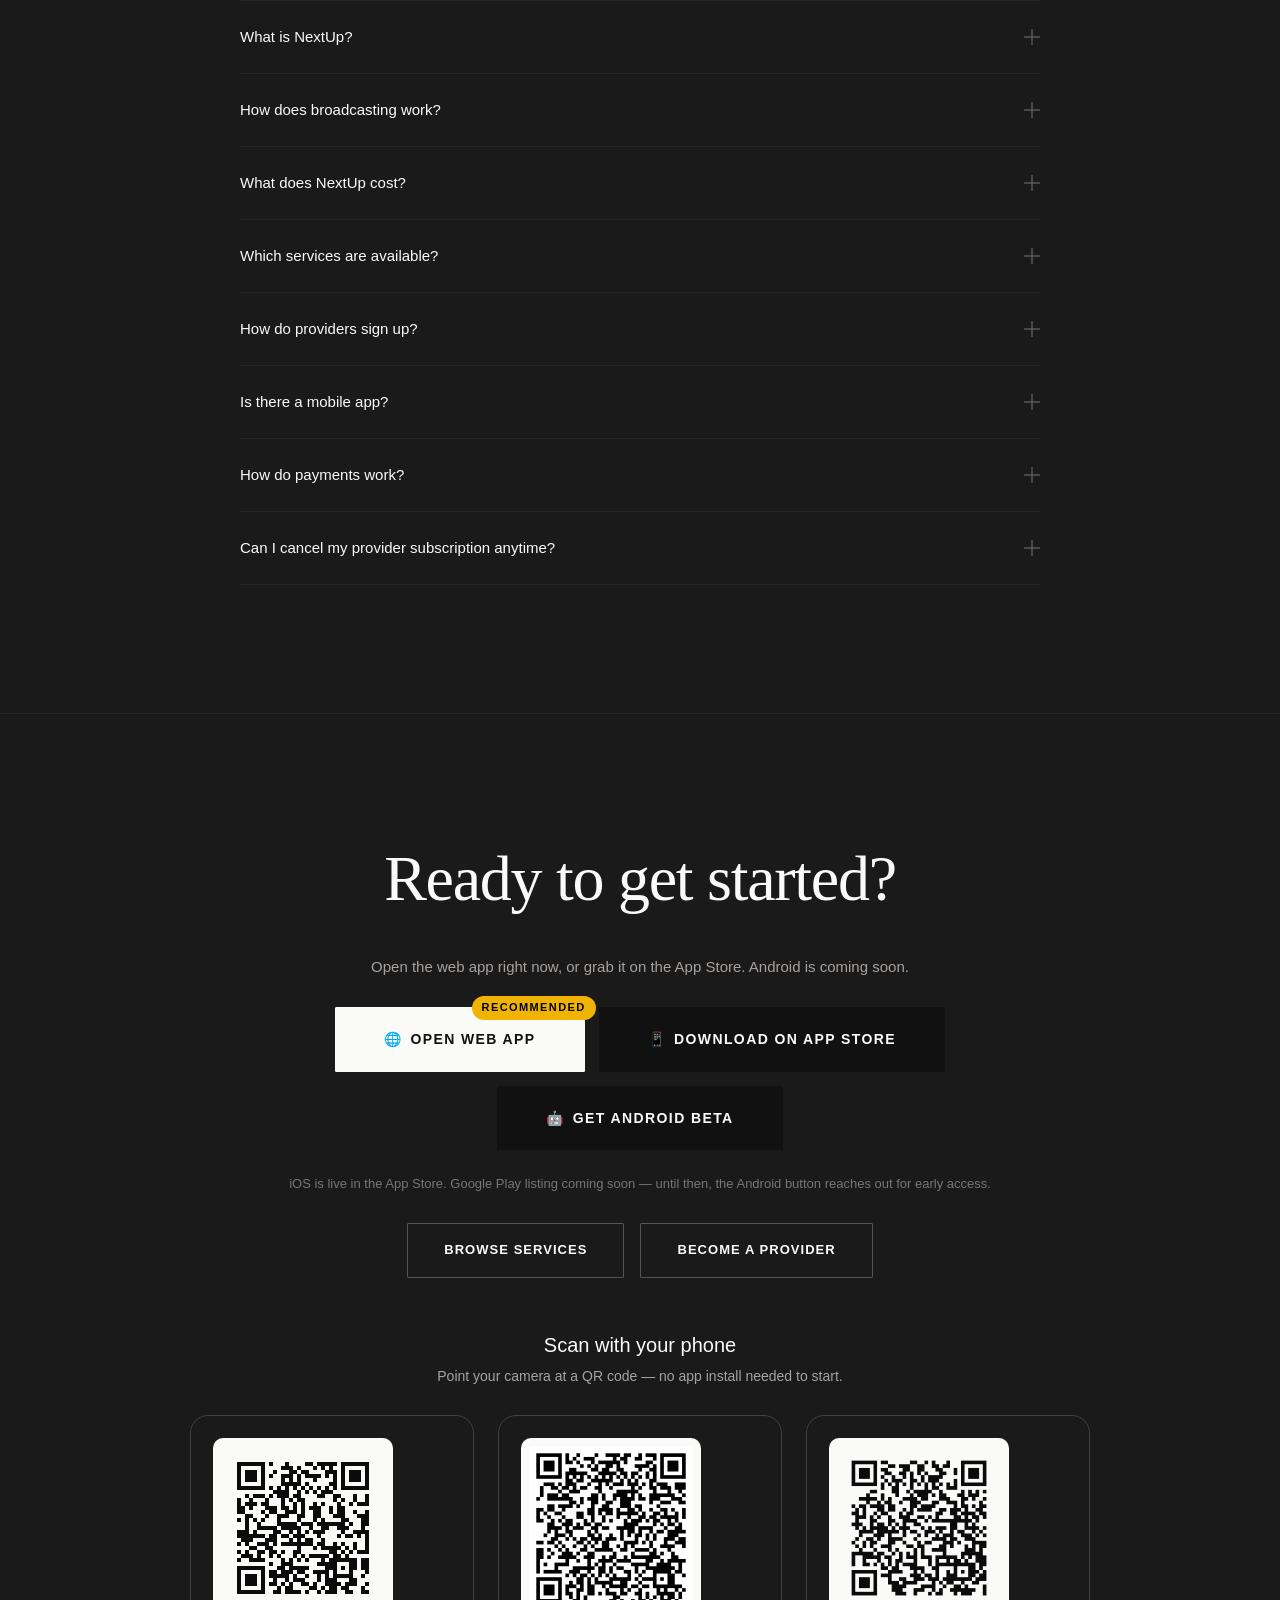
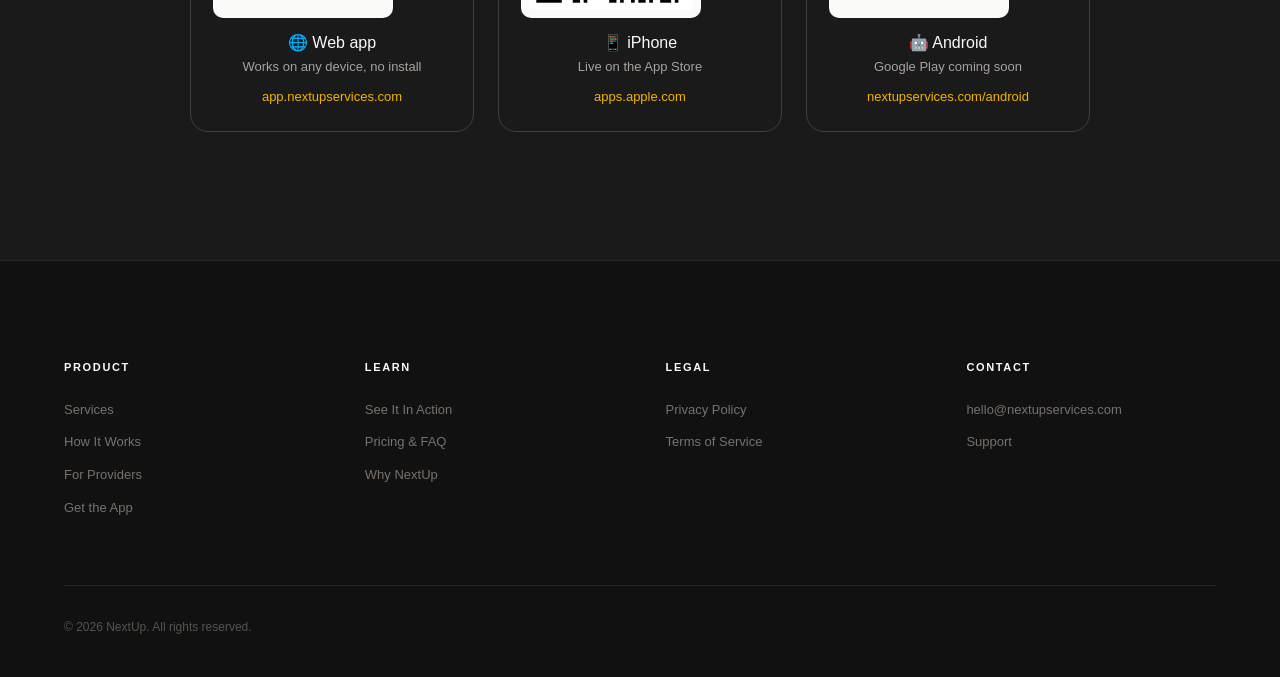
==== commit e33ceeca: "SEO + favicon overhaul + scroll fix on terms/privacy Two fixes Predrag noticed when checking google " ====
--- a/index.html
+++ b/index.html
@@ -1,17 +1,63 @@
 <!DOCTYPE html>
 <html lang="en">
 <head>
-<meta name="author" content="NextUp">
+<meta name="author" content="NextUp Services">
 <meta charset="UTF-8">
 <meta name="viewport" content="width=device-width, initial-scale=1.0">
-<title>NextUp — Whatever You Need. Whoever's Nearby.</title>
-<meta name="description" content="NextUp is the on-demand services marketplace. 334 services across 14 categories. Find beauty, wellness, fitness, cleaning, repairs, and more — all in one app.">
-<link rel="icon" href="data:image/svg+xml,%3Csvg xmlns='http://www.w3.org/2000/svg' viewBox='0 0 100 100'%3E%3Crect width='100' height='100' fill='%23111'/%3E%3Ctext x='50' y='62' text-anchor='middle' font-family='Georgia,serif' font-style='italic' font-size='52' fill='%23fafaf9'%3EN%3C/text%3E%3C/svg%3E">
-<meta property="og:title" content="NextUp — On-demand services marketplace">
-<meta property="og:description" content="334 services. 14 categories. One tap to find nearby providers — or become one.">
+<title>NextUp Services — Whatever You Need. Whoever's Nearby.</title>
+<meta name="description" content="NextUp Services is an on-demand services marketplace. Find beauty, wellness, fitness, cleaning, home repair, lawn care, pets, errands, and more nearby — all in one app. Available US, UK, Canada, Australia.">
+<meta name="keywords" content="NextUp, NextUp Services, Next Up Services, on-demand services, local services app, find nearby providers, marketplace, beauty, cleaning, handyman, lawn care, pet services, errands">
+
+<!-- Canonical: tells Google which URL is the official one (we have github.io and the custom domain pointing to the same content). -->
+<link rel="canonical" href="https://nextupservices.com/">
+
+<!-- Real favicon stack — replaces the placeholder inline SVG -->
+<link rel="icon" type="image/png" sizes="32x32" href="./favicon.png">
+<link rel="icon" type="image/png" sizes="192x192" href="./icon-192.png">
+<link rel="icon" type="image/png" sizes="512x512" href="./icon-512.png">
+<link rel="apple-touch-icon" sizes="152x152" href="./apple-touch-icon.png">
+<meta name="theme-color" content="#0a0a0a">
+
+<!-- Open Graph / social cards. og:url uses the canonical custom domain so previews link correctly. -->
+<meta property="og:title" content="NextUp Services — On-demand services marketplace">
+<meta property="og:description" content="Find beauty, wellness, fitness, cleaning, repairs, lawn, pets, and more nearby — all in one app.">
 <meta property="og:type" content="website">
-<meta property="og:url" content="https://predragsaponjac.github.io/nextup-landing/">
+<meta property="og:site_name" content="NextUp Services">
+<meta property="og:url" content="https://nextupservices.com/">
+<meta property="og:image" content="https://nextupservices.com/icon-512.png">
 <meta name="twitter:card" content="summary_large_image">
+<meta name="twitter:title" content="NextUp Services — On-demand marketplace">
+<meta name="twitter:description" content="Whatever you need. Whoever's nearby.">
+<meta name="twitter:image" content="https://nextupservices.com/icon-512.png">
+
+<!-- JSON-LD structured data — declares brand variants ("NextUp", "Next Up", "NextUp Services") to Google Knowledge Graph so all spellings rank for the same brand. -->
+<script type="application/ld+json">
+{
+  "@context": "https://schema.org",
+  "@type": "Organization",
+  "name": "NextUp Services",
+  "alternateName": ["NextUp", "Next Up", "NextUp App", "Next Up Services"],
+  "url": "https://nextupservices.com/",
+  "logo": "https://nextupservices.com/icon-512.png",
+  "description": "On-demand services marketplace connecting customers with local providers across beauty, wellness, fitness, cleaning, home repair, lawn care, pets, errands and more.",
+  "sameAs": [
+    "https://apps.apple.com/app/nextup-services/"
+  ]
+}
+</script>
+<script type="application/ld+json">
+{
+  "@context": "https://schema.org",
+  "@type": "WebSite",
+  "name": "NextUp Services",
+  "url": "https://nextupservices.com/",
+  "potentialAction": {
+    "@type": "SearchAction",
+    "target": "https://nextupservices.com/?q={search_term_string}",
+    "query-input": "required name=search_term_string"
+  }
+}
+</script>
 
 <!-- Preload fonts -->
 <link rel="preconnect" href="https://api.fontshare.com" crossorigin>
